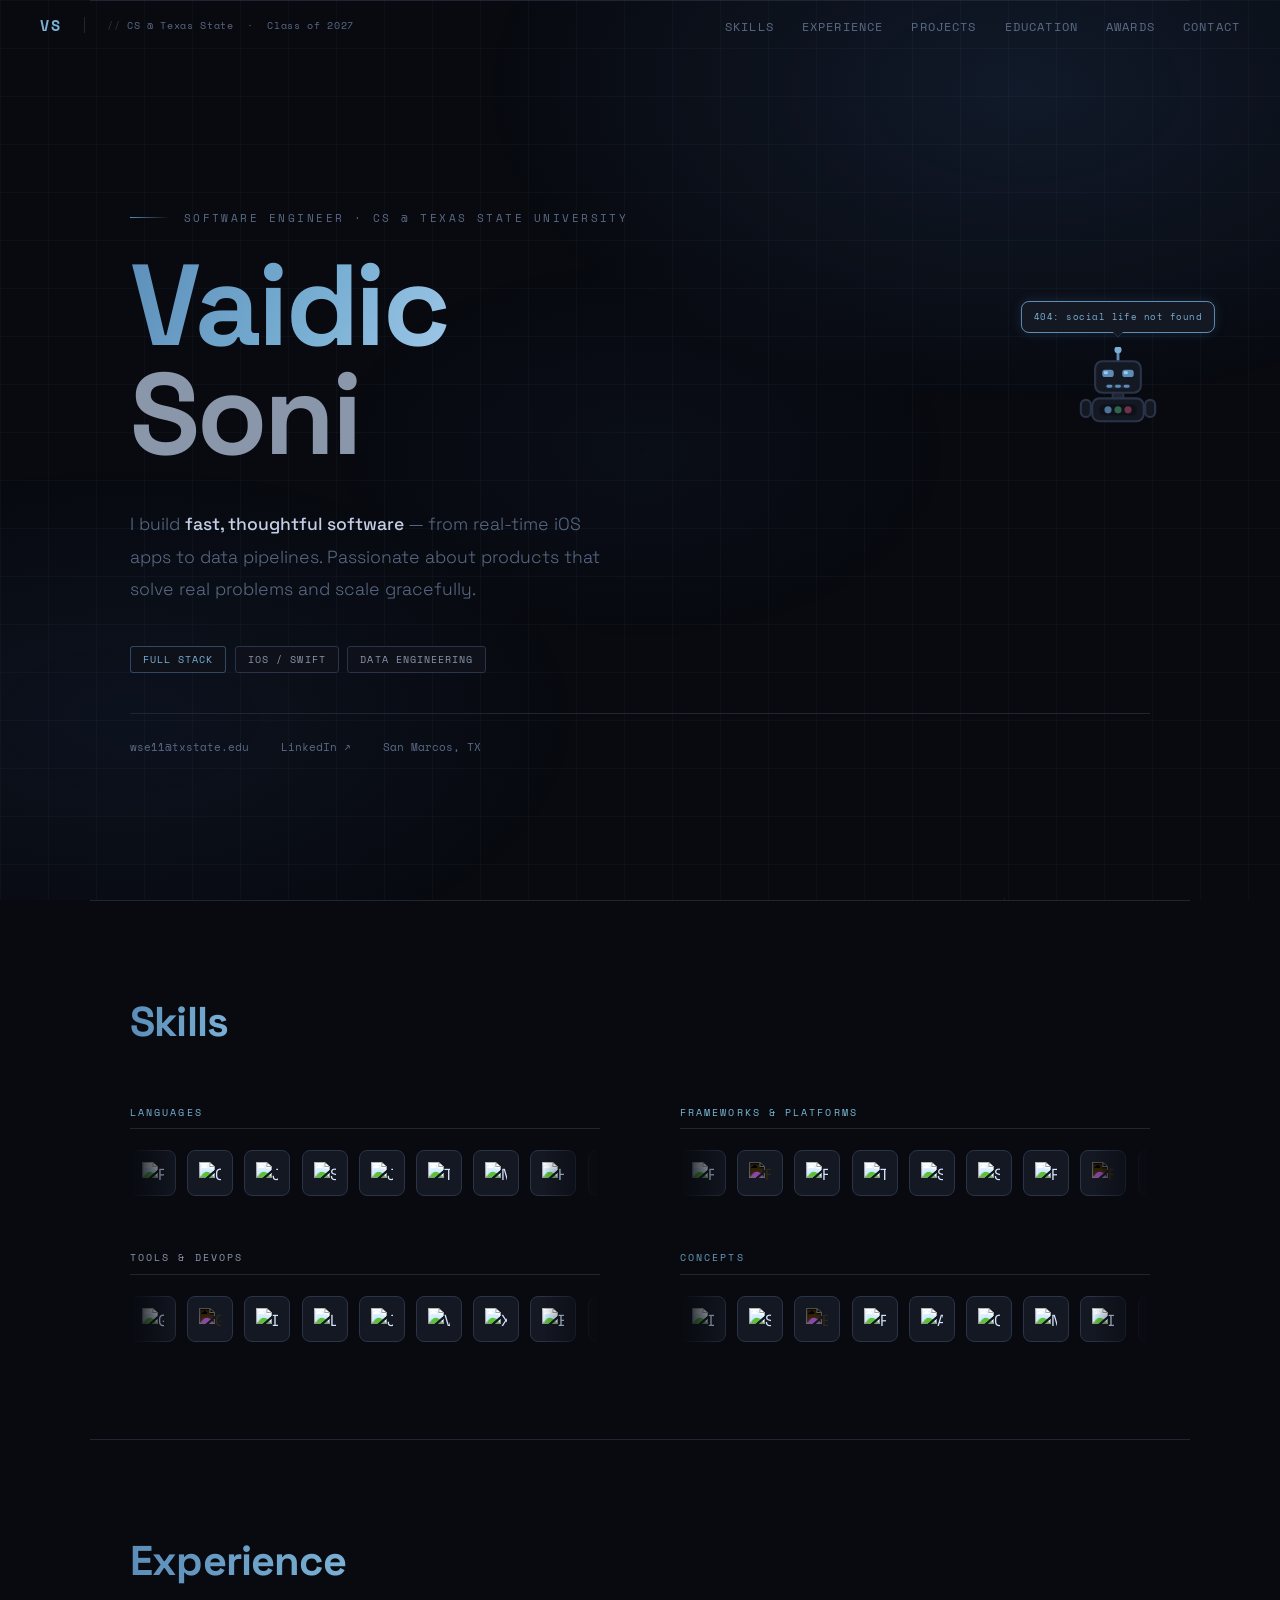
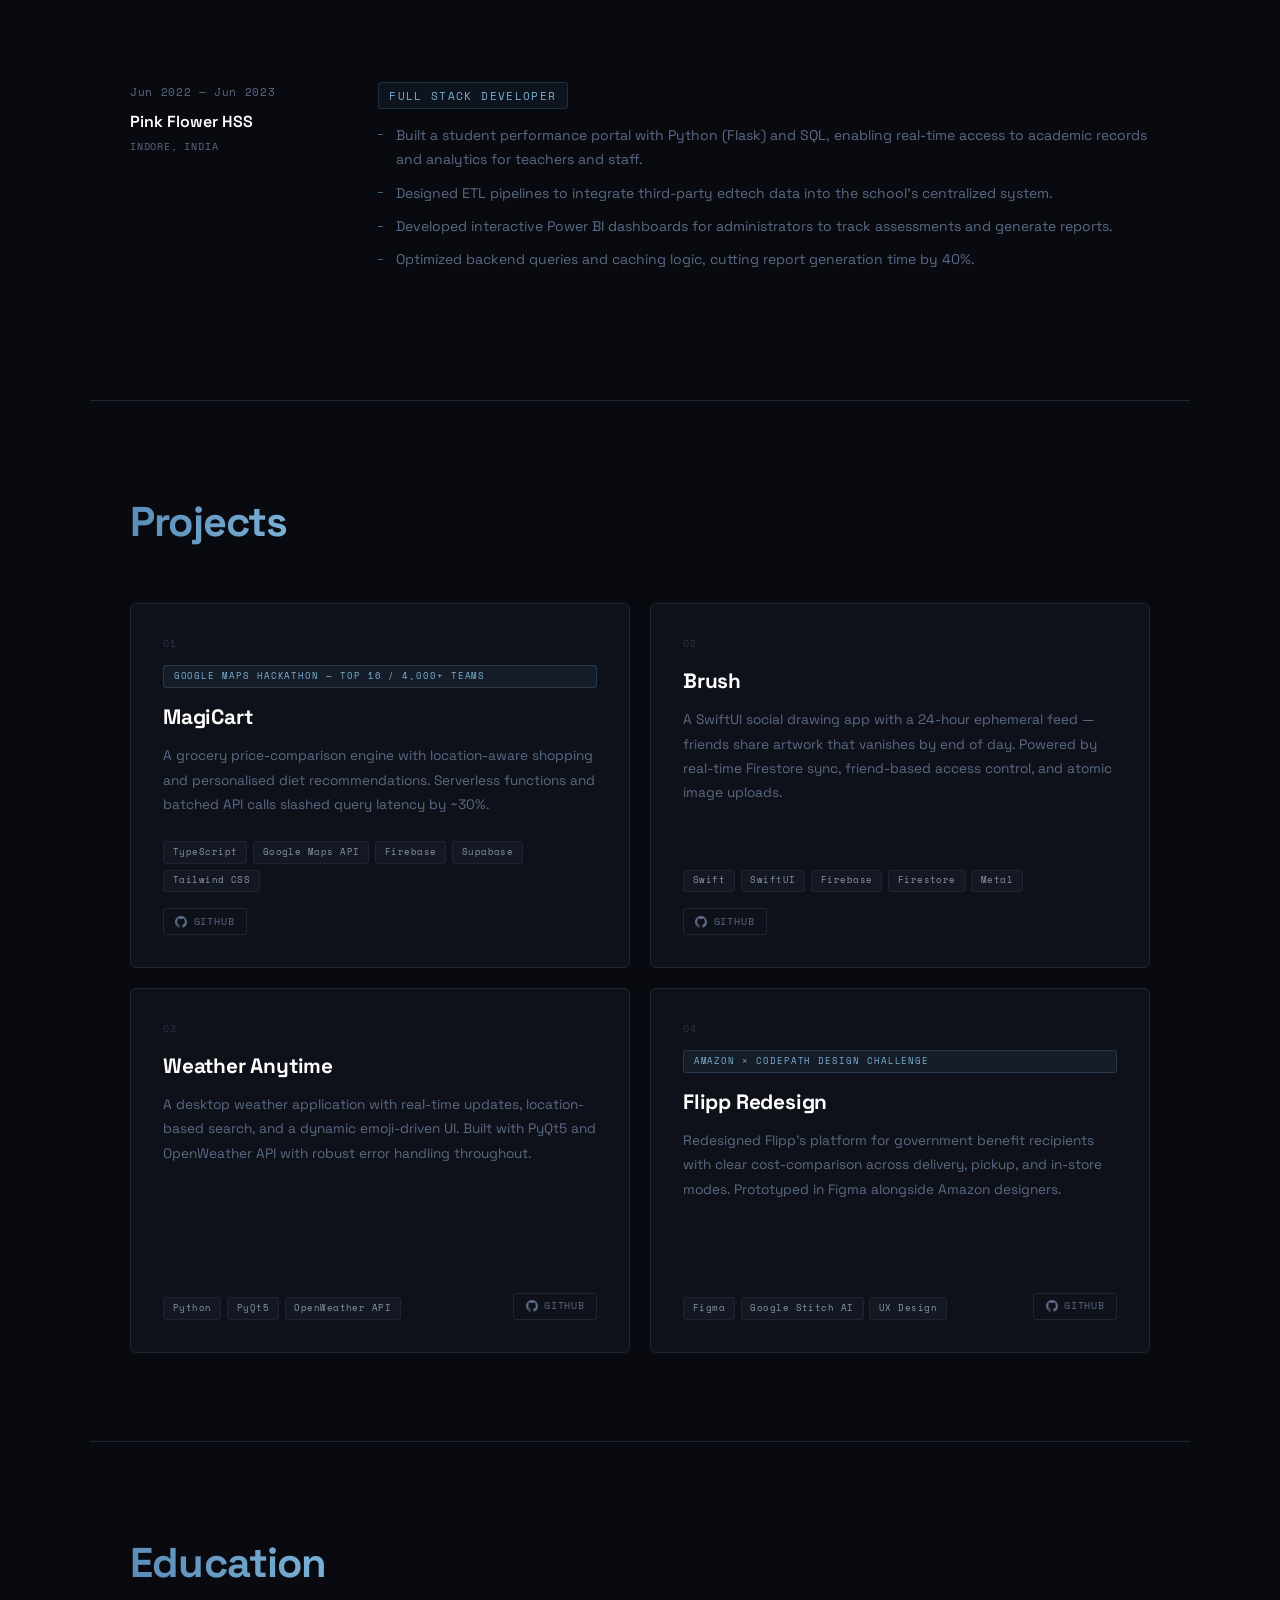
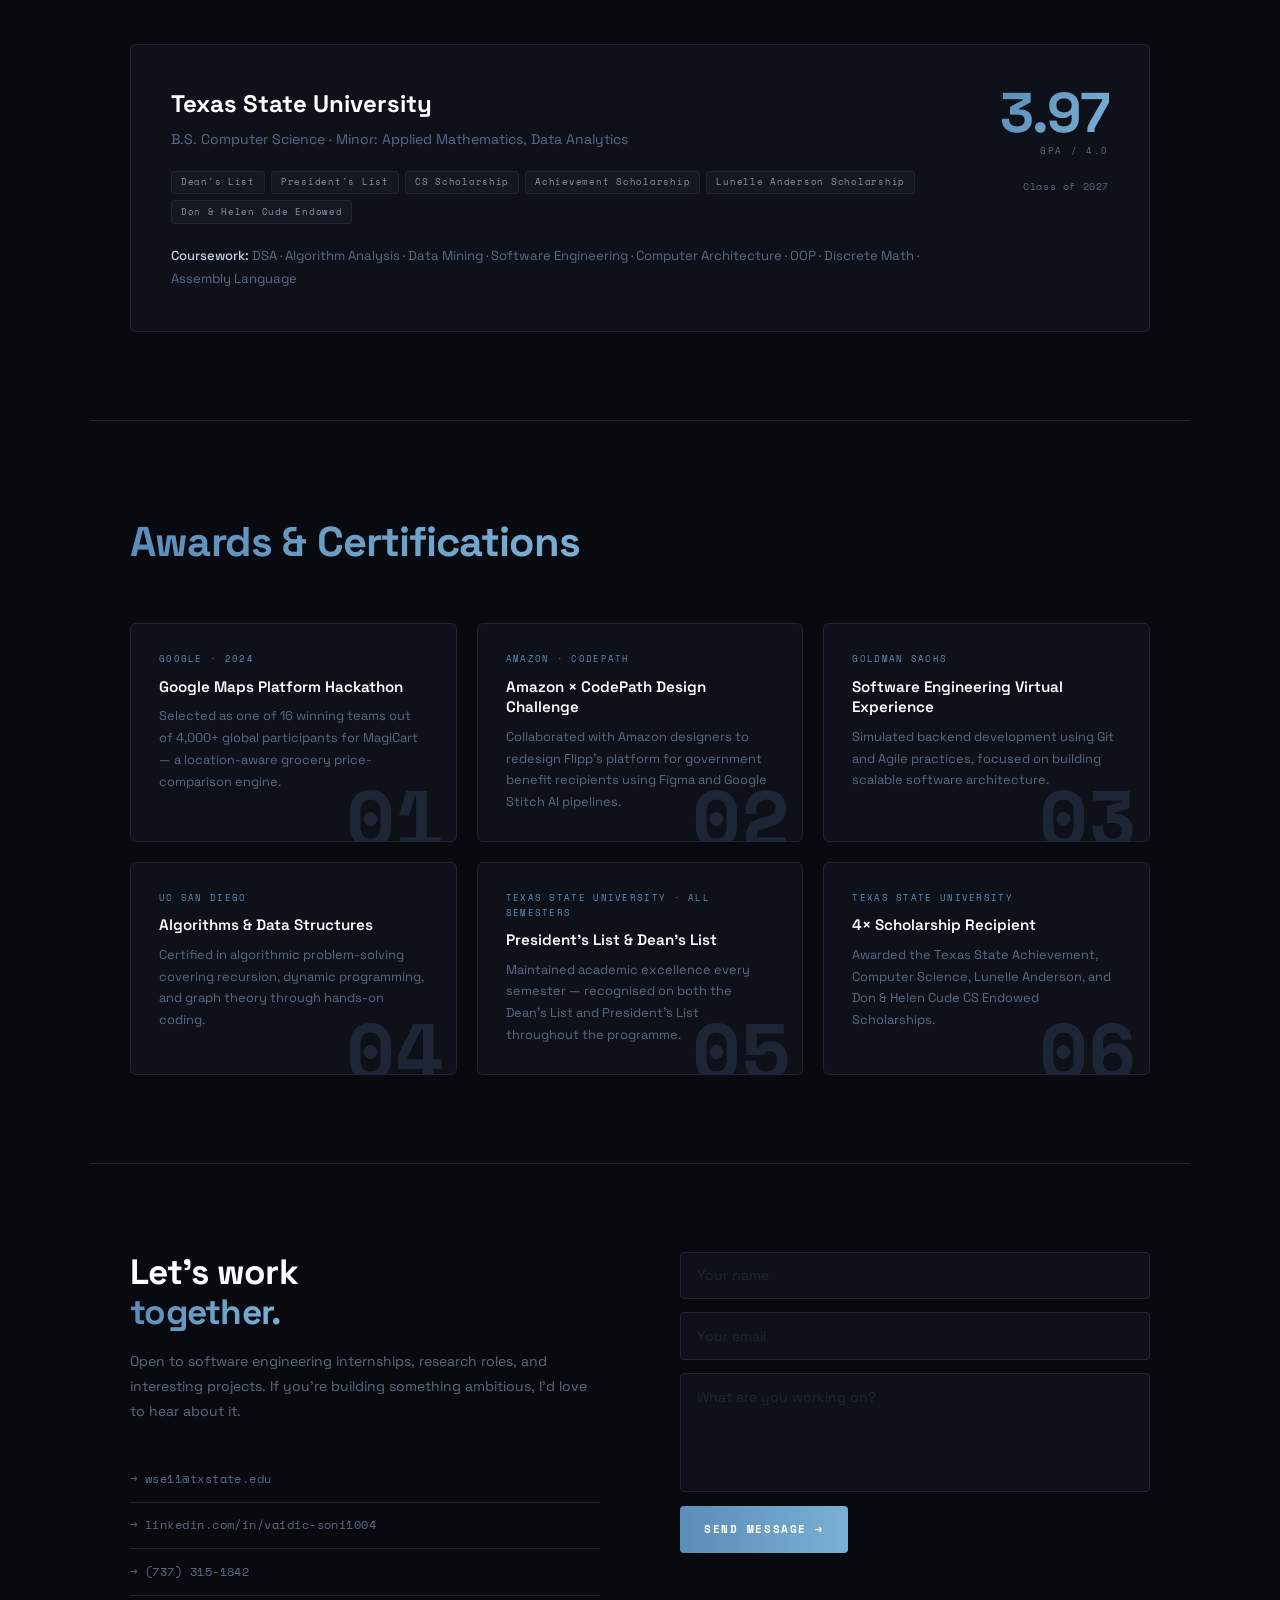
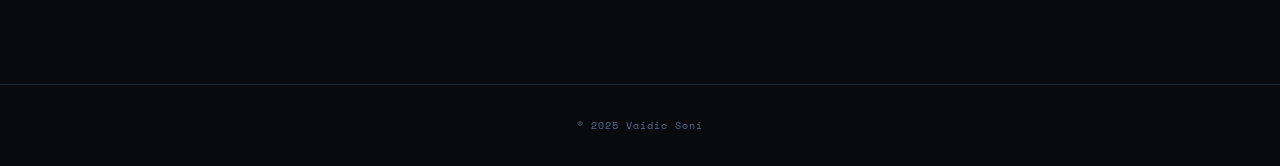
==== index.html @ 49ee6c54 "Initial commit" ====
<!DOCTYPE html>
<html lang="en">
<head>
  <meta charset="UTF-8" />
  <meta name="viewport" content="width=device-width, initial-scale=1.0" />
  <title>Vaidic Soni — Software Engineer</title>
  <link rel="preconnect" href="https://fonts.googleapis.com" />
  <link href="https://fonts.googleapis.com/css2?family=Space+Grotesk:wght@300;400;500;600;700&family=Space+Mono:wght@400;700&display=swap" rel="stylesheet" />
  <link rel="stylesheet" href="css/reset.css" />
  <link rel="stylesheet" href="css/variables.css" />
  <link rel="stylesheet" href="css/base.css" />
  <link rel="stylesheet" href="css/nav.css" />
  <link rel="stylesheet" href="css/hero.css" />
  <link rel="stylesheet" href="css/skills.css" />
  <link rel="stylesheet" href="css/experience.css" />
  <link rel="stylesheet" href="css/projects.css" />
  <link rel="stylesheet" href="css/education.css" />
  <link rel="stylesheet" href="css/achievements.css" />
  <link rel="stylesheet" href="css/contact.css" />
  <link rel="stylesheet" href="css/animations.css" />
  <link rel="stylesheet" href="css/responsive.css" />
</head>
<body>

  <!-- Animated Background -->
  <div class="bg-canvas">
    <div class="particles" id="particles"></div>
  </div>

  <!-- Navigation -->
  <nav id="main-nav">
    <div class="nav-left">
      <div class="nav-logo">VS</div>
      <div class="nav-divider"></div>
      <div class="nav-meta"><span>//</span> CS @ Texas State &nbsp;·&nbsp; Class of 2027</div>
    </div>
    <ul class="nav-links">
      <li><a href="#skills">Skills</a></li>
      <li><a href="#experience">Experience</a></li>
      <li><a href="#projects">Projects</a></li>
      <li><a href="#education">Education</a></li>
      <li><a href="#achievements">Awards</a></li>
      <li><a href="#contact">Contact</a></li>
    </ul>
  </nav>

  <!-- Hero -->
  <section id="hero">
    <div class="hero-eyebrow">Software Engineer · CS @ Texas State University</div>
    <h1 class="hero-name">
      <span class="hi">Vaidic</span><br /><span class="lo">Soni</span>
    </h1>
    <p class="hero-tagline">
      I build <strong>fast, thoughtful software</strong> — from real-time iOS apps to data pipelines.
      Passionate about products that solve real problems and scale gracefully.
    </p>
    <div class="hero-pills">
      <span class="hero-pill pill-blue">Full Stack</span>
      <span class="hero-pill">iOS / Swift</span>
      <span class="hero-pill">Data Engineering</span>
    </div>
    <div class="hero-meta">
      <a href="mailto:wse11@txstate.edu">wse11@txstate.edu</a>
      <a href="https://linkedin.com/in/vaidic-soni1004" target="_blank">LinkedIn ↗</a>
      <span>San Marcos, TX</span>
    </div>

    <!-- Robot (decorative) -->
    <div class="robot-wrap" aria-hidden="true">
      <div class="robot-bubble">404: social life not found</div>
      <svg class="robot-svg" viewBox="0 0 56 56" fill="none" xmlns="http://www.w3.org/2000/svg">
        <line x1="28" y1="2" x2="28" y2="10" stroke="#5b8db8" stroke-width="2" stroke-linecap="round"/>
        <circle cx="28" cy="2" r="2.5" fill="#7ab0d4"/>
        <rect x="12" y="10" width="32" height="22" rx="5" fill="#141822" stroke="#2a3448" stroke-width="1.5"/>
        <rect x="17" y="16" width="8" height="5" rx="2" fill="#5b8db8"/>
        <rect x="31" y="16" width="8" height="5" rx="2" fill="#5b8db8"/>
        <rect x="18" y="17" width="3" height="2" rx="1" fill="#a0d4f0" opacity="0.9"/>
        <rect x="32" y="17" width="3" height="2" rx="1" fill="#a0d4f0" opacity="0.9"/>
        <rect x="19" y="26" width="18" height="3" rx="1.5" fill="#1e2535"/>
        <rect x="20" y="26.5" width="4" height="2" rx="1" fill="#5b8db8"/>
        <rect x="26" y="26.5" width="4" height="2" rx="1" fill="#5b8db8"/>
        <rect x="32" y="26.5" width="4" height="2" rx="1" fill="#5b8db8"/>
        <rect x="24" y="32" width="8" height="4" rx="2" fill="#1e2535" stroke="#2a3448" stroke-width="1"/>
        <rect x="10" y="36" width="36" height="16" rx="5" fill="#141822" stroke="#2a3448" stroke-width="1.5"/>
        <rect x="15" y="40" width="26" height="8" rx="3" fill="#0e1119"/>
        <circle cx="21" cy="44" r="2.5" fill="#5b8db8" opacity="0.8"/>
        <circle cx="28" cy="44" r="2.5" fill="#3a7a5a" opacity="0.8"/>
        <circle cx="35" cy="44" r="2.5" fill="#8a3a5a" opacity="0.8"/>
        <rect x="2" y="37" width="7" height="12" rx="3.5" fill="#141822" stroke="#2a3448" stroke-width="1.5"/>
        <rect x="47" y="37" width="7" height="12" rx="3.5" fill="#141822" stroke="#2a3448" stroke-width="1.5"/>
      </svg>
    </div>
  </section>

  <!-- Skills -->
  <section id="skills">
    <h2 class="section-title"><span>Skills</span></h2>
    <div class="skills-categories">
      <div class="skill-category cat-lang reveal">
        <div class="skill-category-title">Languages</div>
        <div class="orbit-track"><div class="orbit-pad"><div class="orbit-inner" id="lang-orbit"></div></div></div>
      </div>
      <div class="skill-category cat-frame reveal">
        <div class="skill-category-title">Frameworks & Platforms</div>
        <div class="orbit-track"><div class="orbit-pad"><div class="orbit-inner rev" id="frame-orbit"></div></div></div>
      </div>
      <div class="skill-category cat-tools reveal">
        <div class="skill-category-title">Tools & DevOps</div>
        <div class="orbit-track"><div class="orbit-pad"><div class="orbit-inner" id="tools-orbit"></div></div></div>
      </div>
      <div class="skill-category cat-concepts reveal">
        <div class="skill-category-title">Concepts</div>
        <div class="orbit-track"><div class="orbit-pad"><div class="orbit-inner rev" id="concepts-orbit"></div></div></div>
      </div>
    </div>
  </section>

  <!-- Experience -->
  <section id="experience">
    <h2 class="section-title"><span>Experience</span></h2>
    <div class="exp-timeline">
      <div class="exp-item reveal">
        <div class="exp-left">
          <div class="exp-dates">Jun 2022 — Jun 2023</div>
          <div class="exp-company">Pink Flower HSS</div>
          <div class="exp-location">Indore, India</div>
        </div>
        <div class="exp-right">
          <div class="exp-role">Full Stack Developer</div>
          <ul class="exp-bullets">
            <li>Built a student performance portal with Python (Flask) and SQL, enabling real-time access to academic records and analytics for teachers and staff.</li>
            <li>Designed ETL pipelines to integrate third-party edtech data into the school's centralized system.</li>
            <li>Developed interactive Power BI dashboards for administrators to track assessments and generate reports.</li>
            <li>Optimized backend queries and caching logic, cutting report generation time by 40%.</li>
          </ul>
        </div>
      </div>
    </div>
  </section>

  <!-- Projects -->
  <section id="projects">
    <h2 class="section-title"><span>Projects</span></h2>
    <div class="projects-grid">

      <div class="project-card reveal">
        <div class="project-num">01</div>
        <div class="project-badge">Google Maps Hackathon — Top 16 / 4,000+ teams</div>
        <div class="project-name">MagiCart</div>
        <p class="project-desc">A grocery price-comparison engine with location-aware shopping and personalised diet recommendations. Serverless functions and batched API calls slashed query latency by ~30%.</p>
        <div class="project-footer">
          <div class="project-stack">
            <span class="stack-chip">TypeScript</span>
            <span class="stack-chip">Google Maps API</span>
            <span class="stack-chip">Firebase</span>
            <span class="stack-chip">Supabase</span>
            <span class="stack-chip">Tailwind CSS</span>
          </div>
          <a href="https://github.com/Meidad-T/MagiCart-AI" target="_blank" class="project-link">
            <svg viewBox="0 0 24 24" xmlns="http://www.w3.org/2000/svg"><path d="M12 0C5.37 0 0 5.37 0 12c0 5.31 3.435 9.795 8.205 11.385.6.105.825-.255.825-.57 0-.285-.015-1.23-.015-2.235-3.015.555-3.795-.735-4.035-1.41-.135-.345-.72-1.41-1.23-1.695-.42-.225-1.02-.78-.015-.795.945-.015 1.62.87 1.845 1.23 1.08 1.815 2.805 1.305 3.495.99.105-.78.42-1.305.765-1.605-2.67-.3-5.46-1.335-5.46-5.925 0-1.305.465-2.385 1.23-3.225-.12-.3-.54-1.53.12-3.18 0 0 1.005-.315 3.3 1.23.96-.27 1.98-.405 3-.405s2.04.135 3 .405c2.295-1.56 3.3-1.23 3.3-1.23.66 1.65.24 2.88.12 3.18.765.84 1.23 1.905 1.23 3.225 0 4.605-2.805 5.625-5.475 5.925.435.375.81 1.095.81 2.22 0 1.605-.015 2.895-.015 3.3 0 .315.225.69.825.57A12.02 12.02 0 0 0 24 12c0-6.63-5.37-12-12-12z"/></svg>
            GitHub
          </a>
        </div>
      </div>

      <div class="project-card reveal">
        <div class="project-num">02</div>
        <div class="project-name">Brush</div>
        <p class="project-desc">A SwiftUI social drawing app with a 24-hour ephemeral feed — friends share artwork that vanishes by end of day. Powered by real-time Firestore sync, friend-based access control, and atomic image uploads.</p>
        <div class="project-footer">
          <div class="project-stack">
            <span class="stack-chip">Swift</span>
            <span class="stack-chip">SwiftUI</span>
            <span class="stack-chip">Firebase</span>
            <span class="stack-chip">Firestore</span>
            <span class="stack-chip">Metal</span>
          </div>
          <a href="https://github.com/VaidicSoni/bRUSH" target="_blank" class="project-link">
            <svg viewBox="0 0 24 24" xmlns="http://www.w3.org/2000/svg"><path d="M12 0C5.37 0 0 5.37 0 12c0 5.31 3.435 9.795 8.205 11.385.6.105.825-.255.825-.57 0-.285-.015-1.23-.015-2.235-3.015.555-3.795-.735-4.035-1.41-.135-.345-.72-1.41-1.23-1.695-.42-.225-1.02-.78-.015-.795.945-.015 1.62.87 1.845 1.23 1.08 1.815 2.805 1.305 3.495.99.105-.78.42-1.305.765-1.605-2.67-.3-5.46-1.335-5.46-5.925 0-1.305.465-2.385 1.23-3.225-.12-.3-.54-1.53.12-3.18 0 0 1.005-.315 3.3 1.23.96-.27 1.98-.405 3-.405s2.04.135 3 .405c2.295-1.56 3.3-1.23 3.3-1.23.66 1.65.24 2.88.12 3.18.765.84 1.23 1.905 1.23 3.225 0 4.605-2.805 5.625-5.475 5.925.435.375.81 1.095.81 2.22 0 1.605-.015 2.895-.015 3.3 0 .315.225.69.825.57A12.02 12.02 0 0 0 24 12c0-6.63-5.37-12-12-12z"/></svg>
            GitHub
          </a>
        </div>
      </div>

      <div class="project-card reveal">
        <div class="project-num">03</div>
        <div class="project-name">Weather Anytime</div>
        <p class="project-desc">A desktop weather application with real-time updates, location-based search, and a dynamic emoji-driven UI. Built with PyQt5 and OpenWeather API with robust error handling throughout.</p>
        <div class="project-footer">
          <div class="project-stack">
            <span class="stack-chip">Python</span>
            <span class="stack-chip">PyQt5</span>
            <span class="stack-chip">OpenWeather API</span>
          </div>
          <a href="https://github.com/VaidicSoni/Weather-Anytime" target="_blank" class="project-link">
            <svg viewBox="0 0 24 24" xmlns="http://www.w3.org/2000/svg"><path d="M12 0C5.37 0 0 5.37 0 12c0 5.31 3.435 9.795 8.205 11.385.6.105.825-.255.825-.57 0-.285-.015-1.23-.015-2.235-3.015.555-3.795-.735-4.035-1.41-.135-.345-.72-1.41-1.23-1.695-.42-.225-1.02-.78-.015-.795.945-.015 1.62.87 1.845 1.23 1.08 1.815 2.805 1.305 3.495.99.105-.78.42-1.305.765-1.605-2.67-.3-5.46-1.335-5.46-5.925 0-1.305.465-2.385 1.23-3.225-.12-.3-.54-1.53.12-3.18 0 0 1.005-.315 3.3 1.23.96-.27 1.98-.405 3-.405s2.04.135 3 .405c2.295-1.56 3.3-1.23 3.3-1.23.66 1.65.24 2.88.12 3.18.765.84 1.23 1.905 1.23 3.225 0 4.605-2.805 5.625-5.475 5.925.435.375.81 1.095.81 2.22 0 1.605-.015 2.895-.015 3.3 0 .315.225.69.825.57A12.02 12.02 0 0 0 24 12c0-6.63-5.37-12-12-12z"/></svg>
            GitHub
          </a>
        </div>
      </div>

      <div class="project-card reveal">
        <div class="project-num">04</div>
        <div class="project-badge">Amazon × CodePath Design Challenge</div>
        <div class="project-name">Flipp Redesign</div>
        <p class="project-desc">Redesigned Flipp's platform for government benefit recipients with clear cost-comparison across delivery, pickup, and in-store modes. Prototyped in Figma alongside Amazon designers.</p>
        <div class="project-footer">
          <div class="project-stack">
            <span class="stack-chip">Figma</span>
            <span class="stack-chip">Google Stitch AI</span>
            <span class="stack-chip">UX Design</span>
          </div>
          <a href="https://github.com/KelvinMathew2004/AmazonNext-Design-Challenge" target="_blank" class="project-link">
            <svg viewBox="0 0 24 24" xmlns="http://www.w3.org/2000/svg"><path d="M12 0C5.37 0 0 5.37 0 12c0 5.31 3.435 9.795 8.205 11.385.6.105.825-.255.825-.57 0-.285-.015-1.23-.015-2.235-3.015.555-3.795-.735-4.035-1.41-.135-.345-.72-1.41-1.23-1.695-.42-.225-1.02-.78-.015-.795.945-.015 1.62.87 1.845 1.23 1.08 1.815 2.805 1.305 3.495.99.105-.78.42-1.305.765-1.605-2.67-.3-5.46-1.335-5.46-5.925 0-1.305.465-2.385 1.23-3.225-.12-.3-.54-1.53.12-3.18 0 0 1.005-.315 3.3 1.23.96-.27 1.98-.405 3-.405s2.04.135 3 .405c2.295-1.56 3.3-1.23 3.3-1.23.66 1.65.24 2.88.12 3.18.765.84 1.23 1.905 1.23 3.225 0 4.605-2.805 5.625-5.475 5.925.435.375.81 1.095.81 2.22 0 1.605-.015 2.895-.015 3.3 0 .315.225.69.825.57A12.02 12.02 0 0 0 24 12c0-6.63-5.37-12-12-12z"/></svg>
            GitHub
          </a>
        </div>
      </div>

    </div>
  </section>

  <!-- Education -->
  <section id="education">
    <h2 class="section-title"><span>Education</span></h2>
    <div class="edu-card reveal">
      <div class="edu-main">
        <div class="edu-school">Texas State University</div>
        <div class="edu-degree">B.S. Computer Science · Minor: Applied Mathematics, Data Analytics</div>
        <div class="edu-tags">
          <span class="edu-tag">Dean's List</span>
          <span class="edu-tag">President's List</span>
          <span class="edu-tag">CS Scholarship</span>
          <span class="edu-tag">Achievement Scholarship</span>
          <span class="edu-tag">Lunelle Anderson Scholarship</span>
          <span class="edu-tag">Don & Helen Cude Endowed</span>
        </div>
        <div class="edu-details">
          <strong>Coursework:</strong> DSA · Algorithm Analysis · Data Mining · Software Engineering · Computer Architecture · OOP · Discrete Math · Assembly Language
        </div>
      </div>
      <div class="edu-side">
        <div class="edu-gpa-num">3.97</div>
        <div class="edu-gpa-label">GPA / 4.0</div>
        <div class="edu-year">Class of 2027</div>
      </div>
    </div>
  </section>

  <!-- Achievements -->
  <section id="achievements">
    <h2 class="section-title"><span>Awards & Certifications</span></h2>
    <div class="ach-grid">
      <div class="ach-card reveal" data-num="01">
        <div class="ach-org">Google · 2024</div>
        <div class="ach-title">Google Maps Platform Hackathon</div>
        <div class="ach-desc">Selected as one of 16 winning teams out of 4,000+ global participants for MagiCart — a location-aware grocery price-comparison engine.</div>
      </div>
      <div class="ach-card reveal" data-num="02">
        <div class="ach-org">Amazon · CodePath</div>
        <div class="ach-title">Amazon × CodePath Design Challenge</div>
        <div class="ach-desc">Collaborated with Amazon designers to redesign Flipp's platform for government benefit recipients using Figma and Google Stitch AI pipelines.</div>
      </div>
      <div class="ach-card reveal" data-num="03">
        <div class="ach-org">Goldman Sachs</div>
        <div class="ach-title">Software Engineering Virtual Experience</div>
        <div class="ach-desc">Simulated backend development using Git and Agile practices, focused on building scalable software architecture.</div>
      </div>
      <div class="ach-card reveal" data-num="04">
        <div class="ach-org">UC San Diego</div>
        <div class="ach-title">Algorithms & Data Structures</div>
        <div class="ach-desc">Certified in algorithmic problem-solving covering recursion, dynamic programming, and graph theory through hands-on coding.</div>
      </div>
      <div class="ach-card reveal" data-num="05">
        <div class="ach-org">Texas State University · All Semesters</div>
        <div class="ach-title">President's List & Dean's List</div>
        <div class="ach-desc">Maintained academic excellence every semester — recognised on both the Dean's List and President's List throughout the programme.</div>
      </div>
      <div class="ach-card reveal" data-num="06">
        <div class="ach-org">Texas State University</div>
        <div class="ach-title">4× Scholarship Recipient</div>
        <div class="ach-desc">Awarded the Texas State Achievement, Computer Science, Lunelle Anderson, and Don & Helen Cude CS Endowed Scholarships.</div>
      </div>
    </div>
  </section>

  <!-- Contact -->
  <section id="contact">
    <div class="contact-inner">
      <div class="contact-text">
        <h2>Let's work<br /><span>together.</span></h2>
        <p>Open to software engineering internships, research roles, and interesting projects. If you're building something ambitious, I'd love to hear about it.</p>
        <div class="contact-links-list">
          <a href="mailto:wse11@txstate.edu" class="contact-link">→ wse11@txstate.edu</a>
          <a href="https://linkedin.com/in/vaidic-soni1004" target="_blank" class="contact-link">→ linkedin.com/in/vaidic-soni1004</a>
          <a href="tel:+17373151842" class="contact-link">→ (737) 315-1842</a>
        </div>
      </div>
      <div class="contact-form">
        <input type="text" placeholder="Your name" />
        <input type="email" placeholder="Your email" />
        <textarea rows="5" placeholder="What are you working on?"></textarea>
        <button type="button">Send message →</button>
      </div>
    </div>
  </section>

  <footer>© 2025 Vaidic Soni</footer>

  <script src="js/particles.js"></script>
  <script src="js/skills.js"></script>
  <script src="js/nav.js"></script>
  <script src="js/reveal.js"></script>

</body>
</html>
---- css/variables.css ----
/* variables.css — Design tokens (colors, fonts, spacing) */

:root {
  /* Background layers */
  --bg:       #080a10;
  --bg2:      #0e1119;
  --bg3:      #141822;

  /* Borders */
  --border:   #1e2535;
  --border2:  #2a3448;

  /* Text */
  --text:     #c4cfe6;
  --muted:    #5a6a85;
  --grey:     #8a96aa;

  /* Accent */
  --accent:   #5b8db8;
  --accent2:  #7ab0d4;

  /* Typography */
  --font-disp: 'Space Grotesk', sans-serif;
  --font-mono: 'Space Mono', monospace;
}
---- css/base.css ----
/* base.css — Body defaults, sections, shared utilities */

body {
  background: var(--bg);
  color: var(--text);
  font-family: var(--font-disp);
  font-size: 16px;
  line-height: 1.6;
  overflow-x: hidden;
}

/* ── Shared section wrapper ── */
section {
  max-width: 1100px;
  margin: 0 auto;
  padding: 5.5rem 2.5rem;
  border-top: 1px solid var(--border);
  position: relative;
  z-index: 1;
}

/* ── Section heading ── */
.section-title {
  font-size: clamp(1.8rem, 4vw, 2.6rem);
  font-weight: 700;
  letter-spacing: -0.02em;
  color: #fff;
  margin-bottom: 3rem;
}

.section-title span {
  background: linear-gradient(90deg, var(--accent), var(--accent2));
  -webkit-background-clip: text;
  background-clip: text;
  -webkit-text-fill-color: transparent;
}

/* ── Footer ── */
footer {
  border-top: 1px solid var(--border);
  text-align: center;
  padding: 2rem;
  font-family: var(--font-mono);
  font-size: 0.65rem;
  color: var(--muted);
  position: relative;
  z-index: 1;
  letter-spacing: 0.1em;
}
---- css/nav.css ----
/* nav.css — Fixed top navigation bar */

nav {
  position: fixed;
  top: 0;
  left: 0;
  right: 0;
  z-index: 200;
  display: flex;
  justify-content: space-between;
  align-items: center;
  padding: 0 2.5rem;
  height: 52px;
  background: rgba(8, 10, 16, 0);
  backdrop-filter: blur(0px);
  border-bottom: 1px solid transparent;
  animation: nav-enter 0.7s cubic-bezier(0.22, 1, 0.36, 1) 0.1s both;
  transition: background 0.4s, border-color 0.4s, backdrop-filter 0.4s;
}

nav.scrolled {
  background: rgba(8, 10, 16, 0.9);
  backdrop-filter: blur(18px);
  /* Changed border to accent color and added box-shadow for the glow */
  border-bottom-color: rgba(91, 141, 184, 0.3);
  box-shadow: 0 4px 30px rgba(91, 141, 184, 0.15); 
}

/* ── Left cluster ── */
.nav-left {
  display: flex;
  align-items: center;
  gap: 1.4rem;
}

.nav-logo {
  font-family: var(--font-mono);
  font-size: 0.92rem;
  letter-spacing: 0.12em;
  color: var(--accent2);
  font-weight: 700;
  opacity: 0;
  animation: fade-in 0.5s ease 0.6s both;
}

.nav-divider {
  width: 1px;
  height: 16px;
  background: var(--border);
  opacity: 0;
  animation: fade-in 0.5s ease 0.75s both;
}

.nav-meta {
  font-family: var(--font-mono);
  font-size: 0.6rem;
  color: var(--muted);
  letter-spacing: 0.07em;
  display: flex;
  align-items: center;
  gap: 0.4rem;
  opacity: 0;
  animation: fade-in 0.5s ease 0.85s both;
}

.nav-meta span {
  color: var(--border2);
}

/* ── Nav links ── */
.nav-links {
  display: flex;
  gap: 1.75rem;
}

.nav-links li { opacity: 0; }
.nav-links li:nth-child(1) { animation: fade-in 0.4s ease 0.70s both; }
.nav-links li:nth-child(2) { animation: fade-in 0.4s ease 0.78s both; }
.nav-links li:nth-child(3) { animation: fade-in 0.4s ease 0.86s both; }
.nav-links li:nth-child(4) { animation: fade-in 0.4s ease 0.94s both; }
.nav-links li:nth-child(5) { animation: fade-in 0.4s ease 1.02s both; }
.nav-links li:nth-child(6) { animation: fade-in 0.4s ease 1.10s both; }

.nav-links a {
  font-family: var(--font-mono);
  font-size: 0.72rem;
  letter-spacing: 0.1em;
  text-transform: uppercase;
  color: var(--muted);
  transition: color 0.2s;
}

.nav-links a:hover {
  color: var(--accent2);
}
---- css/hero.css ----
/* hero.css — Landing section styles */

#hero { min-height: 100vh; display: flex; flex-direction: column; justify-content: center; padding: 8rem 2.5rem 4rem; max-width: 1100px; margin: 0 auto; position: relative; z-index: 1; }
.hero-eyebrow { font-family: var(--font-mono); font-size: 0.7rem; letter-spacing: 0.22em; text-transform: uppercase; color: var(--muted); margin-bottom: 1.5rem; display: flex; align-items: center; gap: 0.85rem; }
.hero-eyebrow::before { content: ''; display: inline-block; width: 2.5rem; height: 1px; background: linear-gradient(90deg, var(--accent), transparent); }
.hero-name { font-size: clamp(3.5rem, 9vw, 7.5rem); font-weight: 700; line-height: 0.95; letter-spacing: -0.03em; color: #fff; margin-bottom: 2.4rem; }
.hero-name .hi { background: linear-gradient(120deg, var(--accent) 0%, var(--accent2) 60%, #a0c8e8 100%); -webkit-background-clip: text; -webkit-text-fill-color: transparent; }
.hero-name .lo { color: var(--grey); }

.robot-row { position: absolute; top: 50%; right: -4rem; transform: translateY(-60%); }
.robot-wrap { position: absolute; right: 2rem; top: 38%; display: flex; flex-direction: column; align-items: center; gap: 0.5rem; padding-top: 0.25rem; animation: robot-float 3s ease-in-out infinite; flex-shrink: 0; z-index: 10; }

@keyframes robot-float { 0%, 100% { transform: translateY(0); } 50% { transform: translateY(-10px); } }
.robot-bubble { position: absolute; bottom: calc(100% + 10px); left: 50%; transform: translateX(-50%); background: var(--bg3); border: 1px solid var(--accent); border-radius: 8px; padding: 0.45rem 0.75rem; white-space: nowrap; font-family: var(--font-mono); font-size: 0.58rem; letter-spacing: 0.05em; color: var(--accent2); box-shadow: 0 0 12px rgba(91, 141, 184, 0.2); pointer-events: none; }
.robot-bubble::after { content: ''; position: absolute; top: 100%; left: 50%; transform: translateX(-50%); border: 5px solid transparent; border-top-color: var(--accent); }
.robot-bubble::before { content: ''; position: absolute; top: 100%; left: 50%; transform: translateX(-50%); border: 6px solid transparent; border-top-color: var(--bg3); z-index: 1; margin-top: -1px; }
.robot-svg { width: 80px; height: 80px; }

.hero-tagline { font-size: clamp(0.9rem, 1.7vw, 1.1rem); color: var(--muted); max-width: 480px; line-height: 1.85; margin-bottom: 2.5rem; font-weight: 300; }
.hero-tagline strong { color: var(--text); font-weight: 500; }
.hero-pills { display: flex; gap: 0.55rem; flex-wrap: wrap; margin-bottom: 2.5rem; }
.hero-pill { font-family: var(--font-mono); font-size: 0.65rem; letter-spacing: 0.1em; padding: 0.28rem 0.75rem; border-radius: 3px; text-transform: uppercase; border: 1px solid var(--border2); color: var(--grey); background: var(--bg2); }
.pill-blue { border-color: rgba(91, 141, 184, 0.45); color: var(--accent2); }
.hero-meta { display: flex; gap: 2rem; flex-wrap: wrap; font-family: var(--font-mono); font-size: 0.7rem; color: var(--muted); border-top: 1px solid var(--border); padding-top: 1.5rem; }
.hero-meta a { color: var(--muted); text-decoration: none; transition: color 0.2s; }
.hero-meta a:hover { color: var(--accent2); }
---- css/skills.css ----
/* skills.css — Skills section and infinite scrolling orbits */

.skills-categories { display: grid; grid-template-columns: repeat(2, 1fr); gap: 2.75rem 5rem; }
.skill-category-title { font-family: var(--font-mono); font-size: 0.65rem; letter-spacing: 0.2em; text-transform: uppercase; margin-bottom: 1rem; padding-bottom: 0.5rem; border-bottom: 1px solid var(--border); }
.cat-lang .skill-category-title { color: var(--accent2); }
.cat-frame .skill-category-title { color: #7ab8d4; }
.cat-tools .skill-category-title { color: var(--grey); }
.cat-concepts .skill-category-title { color: #6a9ab8; }
.orbit-track { position: relative; overflow: hidden; height: 60px; -webkit-mask-image: linear-gradient(90deg, transparent 0%, black 12%, black 88%, transparent 100%); mask-image: linear-gradient(90deg, transparent 0%, black 12%, black 88%, transparent 100%); }
.orbit-pad { padding: 5px 0; }
.orbit-inner { display: flex; gap: 0.7rem; align-items: center; position: absolute; white-space: nowrap; top: 5px; animation: scroll-left 22s linear infinite; }
.orbit-inner.rev { animation-direction: reverse; animation-duration: 26s; }

@keyframes scroll-left { 
  from { transform: translateX(0); } 
  to { transform: translateX(-50%); } 
}

.skill-bubble { display: inline-flex; align-items: center; justify-content: center; width: 46px; height: 46px; flex-shrink: 0; background: var(--bg3); border: 1px solid var(--border2); border-radius: 8px; padding: 0.5rem; transition: border-color 0.2s, background 0.2s, box-shadow 0.2s; cursor: default; }
.skill-bubble img { width: 22px; height: 22px; object-fit: contain; display: block; pointer-events: none; filter: brightness(1.1) saturate(1.1); }
.skill-bubble img.invert { filter: invert(1) brightness(0.85); }
.cat-lang .skill-bubble:hover { border-color: var(--accent2); box-shadow: 0 0 10px rgba(91, 141, 184, 0.3); background: var(--bg2); }
.cat-frame .skill-bubble:hover { border-color: #7ab8d4; box-shadow: 0 0 10px rgba(122, 184, 212, 0.25); background: var(--bg2); }
.cat-tools .skill-bubble:hover { border-color: var(--grey); box-shadow: 0 0 10px rgba(138, 150, 170, 0.25); background: var(--bg2); }
.cat-concepts .skill-bubble:hover { border-color: #6a9ab8; box-shadow: 0 0 10px rgba(106, 154, 184, 0.25); background: var(--bg2); }
---- css/experience.css ----
/* experience.css — Experience timeline */

.exp-timeline { display: flex; flex-direction: column; }
.exp-item { display: grid; grid-template-columns: 200px 1fr; gap: 0 3rem; padding: 2.5rem 0; border-bottom: 1px solid var(--border); }
.exp-item:last-child { border-bottom: none; }
.exp-left { display: flex; flex-direction: column; gap: 0.3rem; padding-top: 0.1rem; }
.exp-dates { font-family: var(--font-mono); font-size: 0.67rem; letter-spacing: 0.06em; color: var(--muted); margin-bottom: 0.4rem; }
.exp-company { font-size: 1rem; font-weight: 600; color: #fff; line-height: 1.2; }
.exp-location { font-family: var(--font-mono); font-size: 0.62rem; letter-spacing: 0.08em; text-transform: uppercase; color: var(--muted); margin-top: 0.2rem; }
.exp-right { display: flex; flex-direction: column; gap: 0.85rem; }
.exp-role { font-family: var(--font-mono); font-size: 0.7rem; letter-spacing: 0.12em; text-transform: uppercase; color: var(--accent2); padding: 0.22rem 0.65rem; background: rgba(91, 141, 184, 0.08); border: 1px solid rgba(91, 141, 184, 0.22); border-radius: 3px; display: inline-block; align-self: flex-start; }
.exp-bullets { list-style: none; display: flex; flex-direction: column; gap: 0.55rem; }
.exp-bullets li { font-size: 0.875rem; color: var(--muted); line-height: 1.75; padding-left: 1.1rem; position: relative; }
.exp-bullets li::before { content: ''; position: absolute; left: 0; top: 0.72rem; width: 5px; height: 1px; background: var(--accent); opacity: 0.7; }
---- css/projects.css ----
/* projects.css — Projects grid and cards */

.projects-grid { display: grid; grid-template-columns: repeat(2, 1fr); gap: 1.25rem; grid-auto-rows: 1fr; }
.project-card { background: var(--bg2); border: 1px solid var(--border); padding: 2rem; border-radius: 6px; display: flex; flex-direction: column; transition: border-color 0.25s, box-shadow 0.25s; position: relative; overflow: hidden; }
.project-card::before { content: ''; position: absolute; top: 0; left: 0; right: 0; height: 1px; background: linear-gradient(90deg, transparent, var(--accent), transparent); opacity: 0; transition: opacity 0.3s; }
.project-card:hover { border-color: var(--border2); box-shadow: 0 8px 40px rgba(0, 0, 0, 0.5); }
.project-card:hover::before { opacity: 1; }
.project-num { font-family: var(--font-mono); font-size: 0.6rem; letter-spacing: 0.14em; color: var(--border2); margin-bottom: 0.85rem; }
.project-badge { display: inline-block; font-family: var(--font-mono); font-size: 0.58rem; letter-spacing: 0.1em; text-transform: uppercase; padding: 0.18rem 0.6rem; border-radius: 3px; margin-bottom: 0.85rem; color: var(--accent2); background: rgba(91, 141, 184, 0.1); border: 1px solid rgba(91, 141, 184, 0.25); }
.project-name { font-size: 1.3rem; font-weight: 700; color: #fff; margin-bottom: 0.6rem; letter-spacing: -0.01em; }
.project-desc { font-size: 0.855rem; color: var(--muted); line-height: 1.78; flex: 1; margin-bottom: 1.5rem; }
.project-stack { display: flex; flex-wrap: wrap; gap: 0.35rem; }
.stack-chip { font-family: var(--font-mono); font-size: 0.58rem; letter-spacing: 0.05em; color: var(--grey); background: var(--bg3); border: 1px solid var(--border); padding: 0.18rem 0.55rem; border-radius: 3px; }
.project-link { display: inline-flex; align-items: center; gap: 0.4rem; font-family: var(--font-mono); font-size: 0.62rem; letter-spacing: 0.08em; text-transform: uppercase; text-decoration: none; color: var(--muted); border: 1px solid var(--border); padding: 0.28rem 0.7rem; border-radius: 3px; transition: color 0.2s, border-color 0.2s, background 0.2s; margin-top: auto; align-self: flex-start; }
.project-link:hover { color: var(--accent2); border-color: var(--accent); background: rgba(91, 141, 184, 0.07); }
.project-link svg { width: 12px; height: 12px; fill: currentColor; }
.project-footer { display: flex; justify-content: space-between; align-items: flex-end; gap: 1rem; flex-wrap: wrap; margin-top: auto; }
---- css/education.css ----
/* education.css — Education section */

.edu-card { background: var(--bg2); border: 1px solid var(--border); border-radius: 6px; padding: 2.5rem; display: grid; grid-template-columns: 1fr auto; gap: 3rem; align-items: start; }
.edu-school { font-size: 1.5rem; font-weight: 700; color: #fff; margin-bottom: 0.3rem; }
.edu-degree { font-size: 0.875rem; color: var(--muted); margin-bottom: 1.25rem; }
.edu-tags { display: flex; flex-wrap: wrap; gap: 0.4rem; margin-bottom: 1.25rem; }
.edu-tag { font-family: var(--font-mono); font-size: 0.58rem; letter-spacing: 0.08em; padding: 0.2rem 0.55rem; border-radius: 3px; border: 1px solid var(--border); color: var(--grey); background: var(--bg3); }
.edu-details { font-size: 0.82rem; color: var(--muted); line-height: 1.8; }
.edu-details strong { color: var(--text); font-weight: 500; }
.edu-side { text-align: right; }
.edu-gpa-num { font-size: 3.5rem; font-weight: 700; letter-spacing: -0.03em; background: linear-gradient(120deg, var(--accent), var(--accent2)); -webkit-background-clip: text; -webkit-text-fill-color: transparent; line-height: 1; margin-bottom: 0.2rem; }
.edu-gpa-label { font-family: var(--font-mono); font-size: 0.58rem; letter-spacing: 0.18em; text-transform: uppercase; color: var(--muted); }
.edu-year { font-family: var(--font-mono); font-size: 0.63rem; color: var(--muted); margin-top: 1.25rem; letter-spacing: 0.06em; }
---- css/achievements.css ----
/* achievements.css — Awards grid */

.ach-grid { display: grid; grid-template-columns: repeat(3, 1fr); gap: 1.25rem; }
.ach-card { background: var(--bg2); border: 1px solid var(--border); border-radius: 6px; padding: 1.75rem; transition: border-color 0.2s, background 0.2s; position: relative; overflow: hidden; }
.ach-card:hover { border-color: var(--border2); background: var(--bg3); }
.ach-card::after { content: attr(data-num); position: absolute; bottom: -1rem; right: 0.75rem; font-size: 5rem; font-weight: 700; color: var(--border); line-height: 1; pointer-events: none; user-select: none; font-family: var(--font-mono); }
.ach-org { font-family: var(--font-mono); font-size: 0.58rem; letter-spacing: 0.14em; text-transform: uppercase; color: var(--accent); margin-bottom: 0.6rem; }
.ach-title { font-size: 0.95rem; font-weight: 600; color: #fff; margin-bottom: 0.5rem; line-height: 1.35; }
.ach-desc { font-size: 0.8rem; color: var(--muted); line-height: 1.7; }
---- css/contact.css ----
/* contact.css — Contact section */

.contact-inner { display: grid; grid-template-columns: 1fr 1fr; gap: 5rem; align-items: start; }
.contact-text h2 { font-size: 2.2rem; font-weight: 700; color: #fff; letter-spacing: -0.02em; margin-bottom: 1rem; line-height: 1.15; }
.contact-text h2 span { background: linear-gradient(90deg, var(--accent), var(--accent2)); -webkit-background-clip: text; -webkit-text-fill-color: transparent; }
.contact-text p { color: var(--muted); line-height: 1.8; margin-bottom: 2rem; font-size: 0.875rem; }
.contact-link { display: flex; align-items: center; gap: 0.75rem; font-family: var(--font-mono); font-size: 0.72rem; color: var(--muted); text-decoration: none; padding: 0.85rem 0; border-bottom: 1px solid var(--border); width: 100%; transition: color 0.2s, border-color 0.2s; letter-spacing: 0.04em; }
.contact-link:hover { color: var(--accent2); border-color: var(--border2); }
.contact-links-list { display: flex; flex-direction: column; }
.contact-form { display: flex; flex-direction: column; gap: 0.85rem; }
.contact-form input, .contact-form textarea { background: var(--bg2); border: 1px solid var(--border); border-radius: 4px; color: var(--text); font-family: var(--font-disp); font-size: 0.875rem; padding: 0.85rem 1rem; outline: none; resize: none; transition: border-color 0.2s; }
.contact-form input:focus, .contact-form textarea:focus { border-color: var(--accent); }
.contact-form input::placeholder, .contact-form textarea::placeholder { color: #1e2535; }
.contact-form button { background: linear-gradient(90deg, var(--accent), var(--accent2)); color: #fff; border: none; border-radius: 4px; font-family: var(--font-mono); font-size: 0.7rem; font-weight: 700; letter-spacing: 0.14em; text-transform: uppercase; padding: 0.9rem 1.5rem; cursor: pointer; transition: opacity 0.2s; align-self: flex-start; }
.contact-form button:hover { opacity: 0.85; }
---- css/animations.css ----
/* animations.css — Background canvas, particles, and scroll reveals */

.bg-canvas { position: fixed; inset: 0; z-index: 0; pointer-events: none; overflow: hidden; }
.bg-canvas::before { content: ''; position: absolute; inset: 0; background: radial-gradient(ellipse 60% 50% at 80% 10%, rgba(60, 100, 160, 0.18) 0%, transparent 70%), radial-gradient(ellipse 50% 40% at 10% 80%, rgba(40, 70, 120, 0.14) 0%, transparent 70%), radial-gradient(ellipse 40% 35% at 50% 50%, rgba(30, 50, 90, 0.10) 0%, transparent 60%); animation: blob-shift 18s ease-in-out infinite alternate; }

@keyframes blob-shift { 
  0% { opacity: 0.7; transform: scale(1) translate(0, 0); } 
  50% { opacity: 1; transform: scale(1.04) translate(1%, -1%); } 
  100% { opacity: 0.8; transform: scale(0.97) translate(-1%, 1%); } 
}

.bg-canvas::after { content: ''; position: absolute; inset: 0; background-image: linear-gradient(rgba(91, 141, 184, 0.05) 1px, transparent 1px), linear-gradient(90deg, rgba(91, 141, 184, 0.05) 1px, transparent 1px); background-size: 48px 48px; }

.particles { position: absolute; inset: 0; }
.particle { position: absolute; border-radius: 50%; background: rgba(91, 141, 184, 0.5); animation: float-up linear infinite; }

@keyframes float-up { 
  0% { transform: translateY(0) scale(1); opacity: 0; } 
  10% { opacity: 1; } 
  90% { opacity: 0.4; } 
  100% { transform: translateY(-100vh) scale(0.4); opacity: 0; } 
}

@keyframes fade-in { 
  from { opacity: 0; transform: translateY(-6px); } 
  to { opacity: 1; transform: translateY(0); } 
}

.reveal { opacity: 0; transform: translateY(18px); transition: opacity 0.55s ease, transform 0.55s ease; }
.reveal.visible { opacity: 1; transform: translateY(0); }
---- css/responsive.css ----
/* responsive.css — Media queries for smaller screens */

@media (max-width: 768px) {
  nav { padding: 0 1.25rem; }
  .nav-meta { display: none; }
  .nav-links { gap: 1.1rem; }
  section { padding: 3.5rem 1.25rem; }
  #hero { padding: 7rem 1.25rem 3rem; }
  .robot-row { display: none; /* Optional: hides robot on small mobile to save space */ }
  .exp-item { grid-template-columns: 1fr; gap: 0.75rem; }
  .contact-inner { grid-template-columns: 1fr; gap: 2.5rem; }
  .projects-grid { grid-template-columns: 1fr; }
  .skills-categories { grid-template-columns: 1fr; }
  .ach-grid { grid-template-columns: 1fr; }
  .edu-card { grid-template-columns: 1fr; }
  .edu-side { text-align: left; }
}
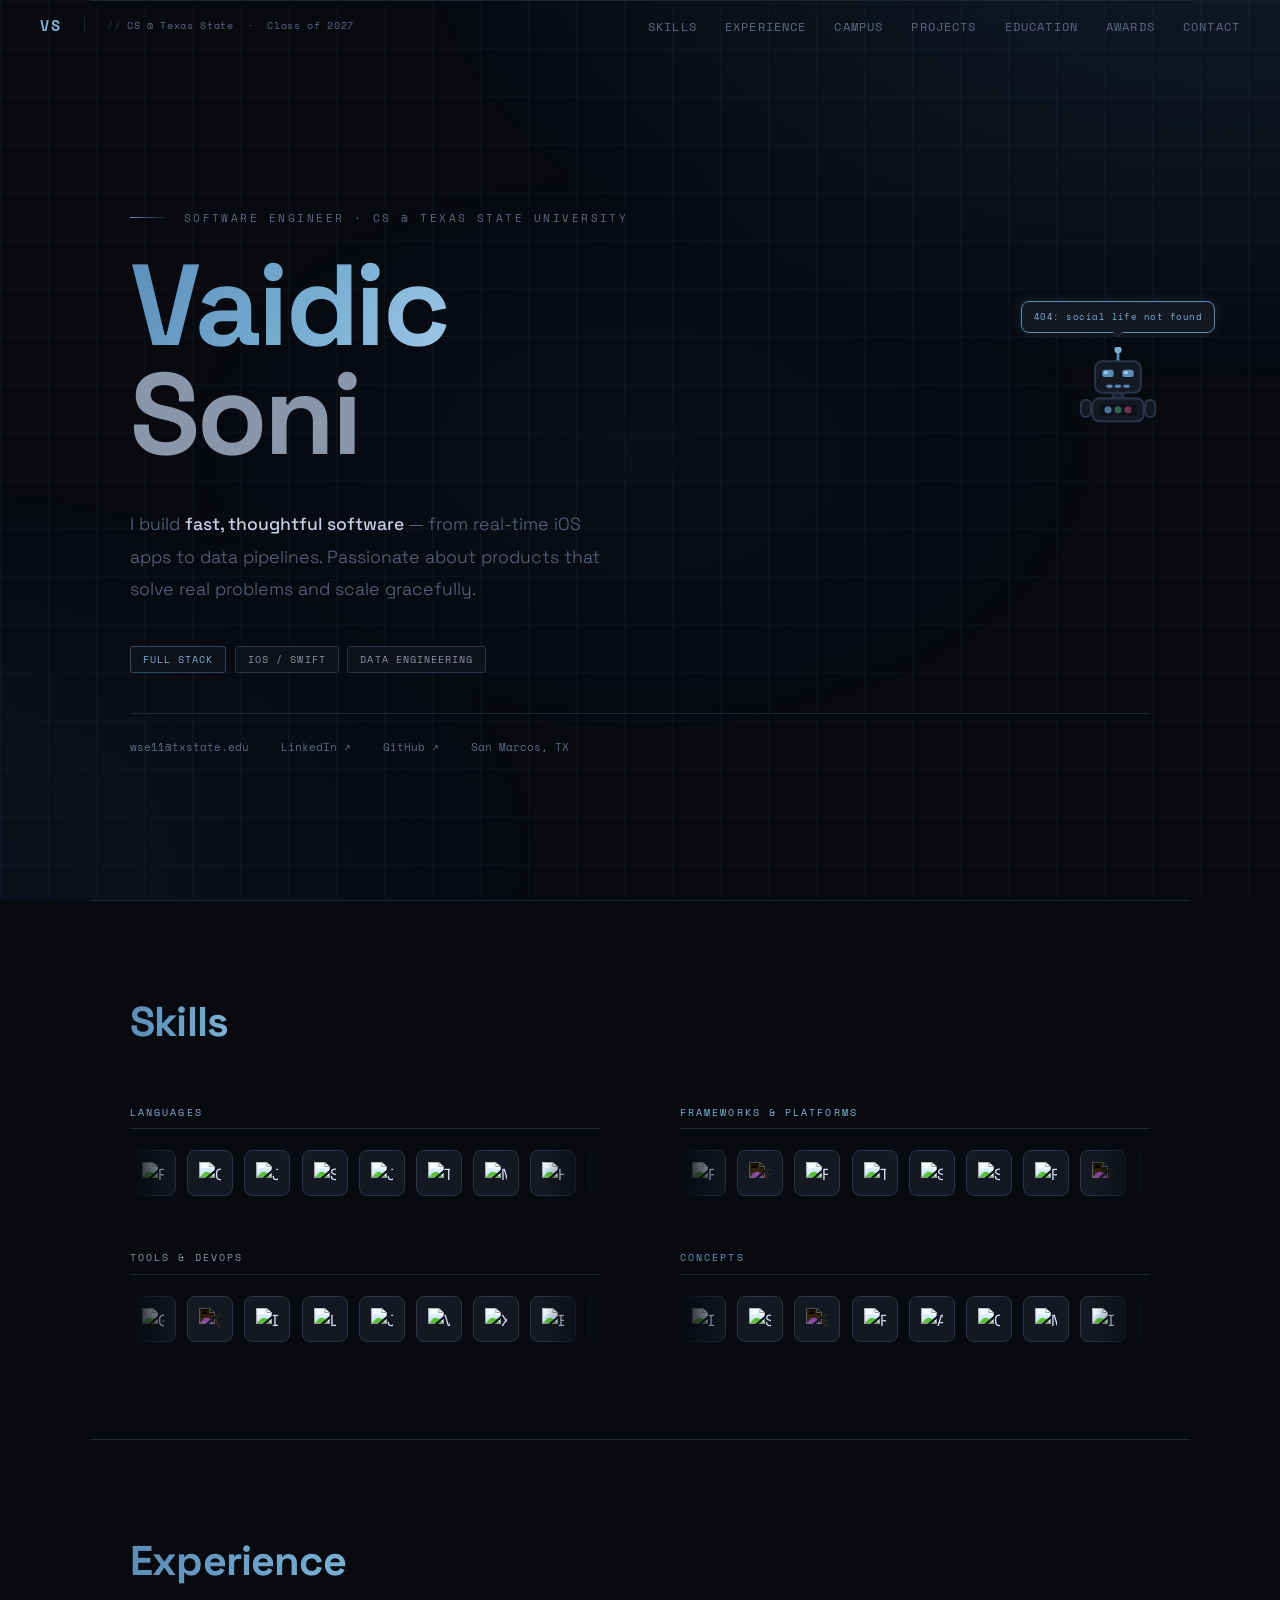
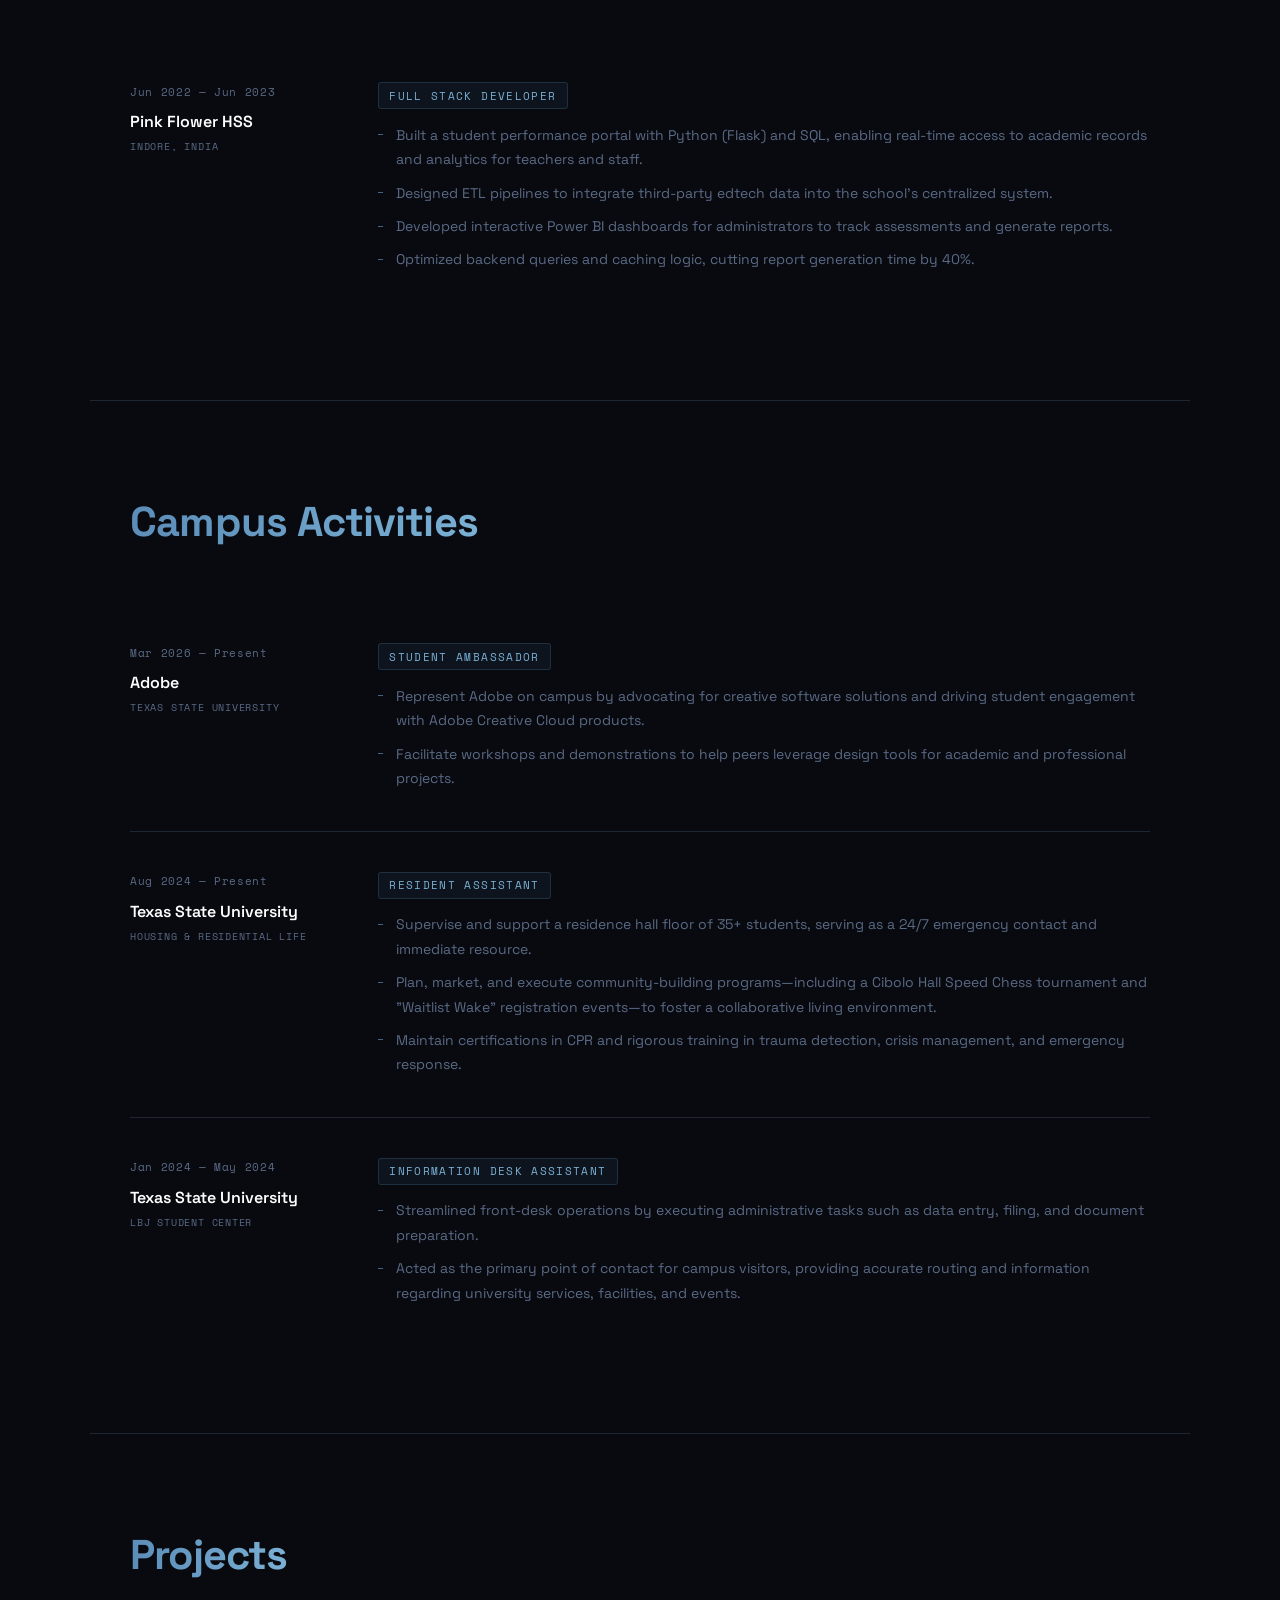
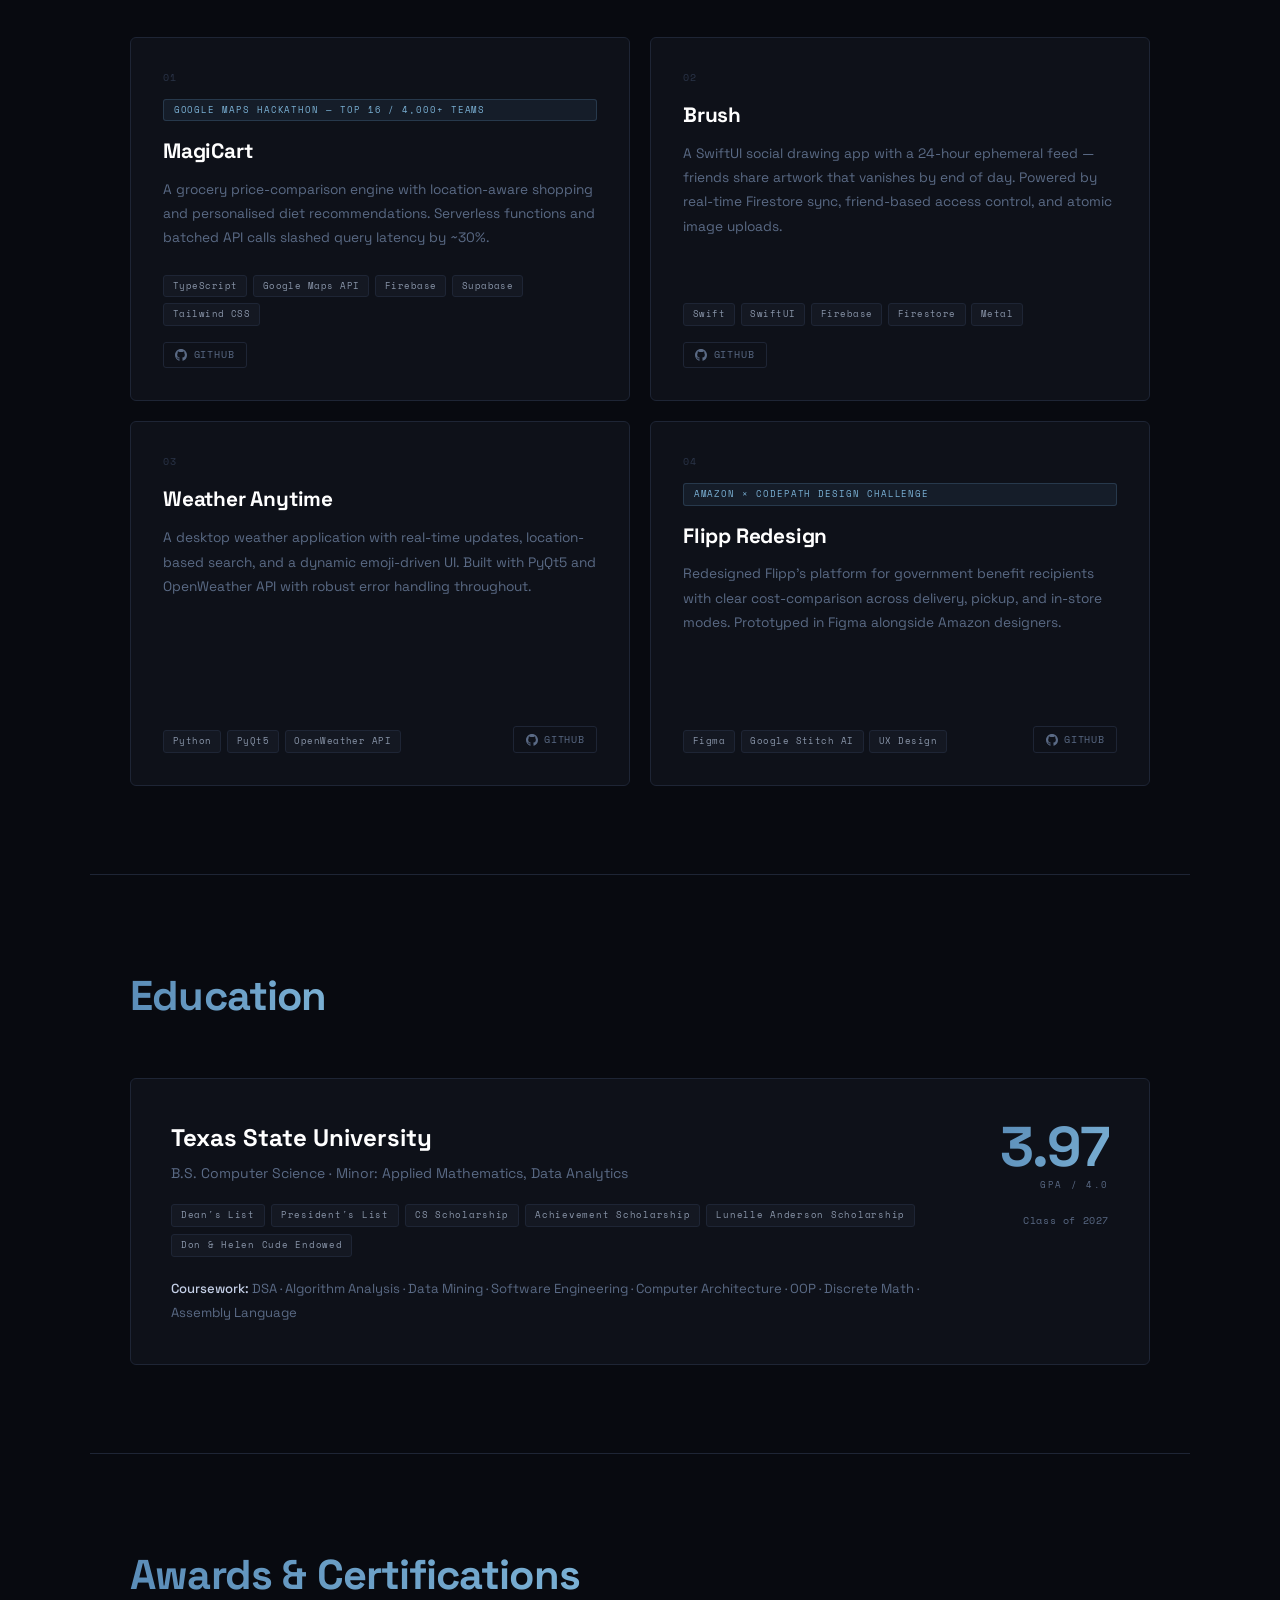
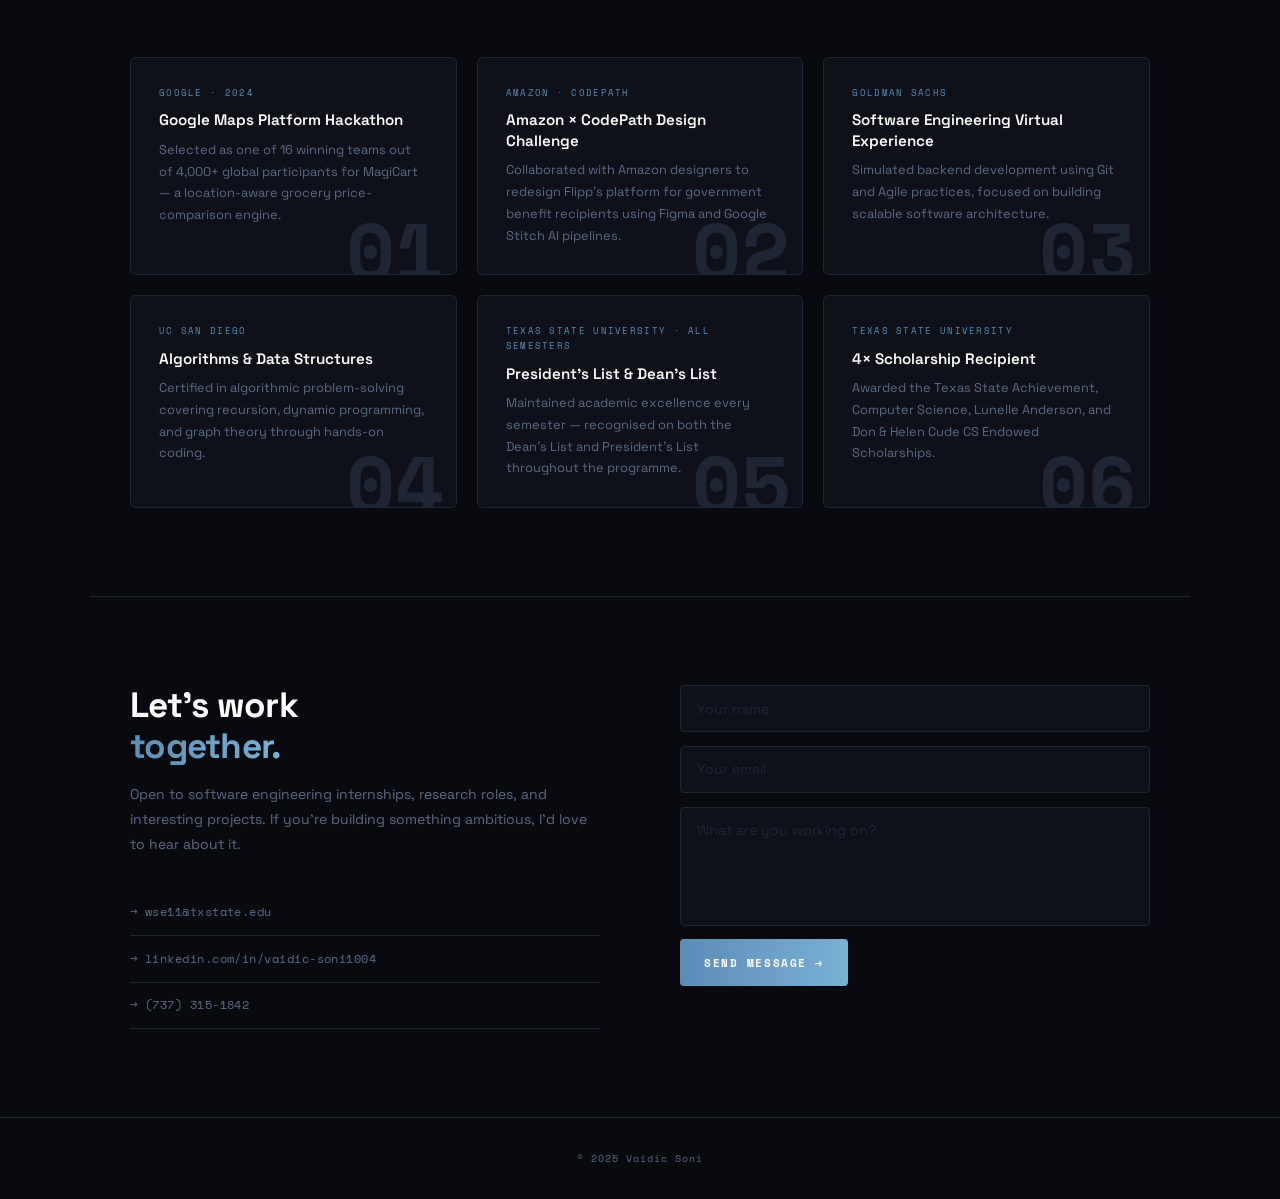
==== commit 17edcb87: "Added a campus activities section and made some animation changes" ====
--- a/index.html
+++ b/index.html
@@ -30,13 +30,14 @@
   <!-- Navigation -->
   <nav id="main-nav">
     <div class="nav-left">
-      <div class="nav-logo">VS</div>
+      <a href="#" class="nav-logo">VS</a>
       <div class="nav-divider"></div>
       <div class="nav-meta"><span>//</span> CS @ Texas State &nbsp;·&nbsp; Class of 2027</div>
     </div>
     <ul class="nav-links">
       <li><a href="#skills">Skills</a></li>
       <li><a href="#experience">Experience</a></li>
+      <li><a href="#campus-activities">Campus</a></li>
       <li><a href="#projects">Projects</a></li>
       <li><a href="#education">Education</a></li>
       <li><a href="#achievements">Awards</a></li>
@@ -62,6 +63,7 @@
     <div class="hero-meta">
       <a href="mailto:wse11@txstate.edu">wse11@txstate.edu</a>
       <a href="https://linkedin.com/in/vaidic-soni1004" target="_blank">LinkedIn ↗</a>
+      <a href="https://github.com/VaidicSoni" target="_blank">GitHub ↗</a>
       <span>San Marcos, TX</span>
     </div>
 
@@ -138,6 +140,60 @@
     </div>
   </section>
 
+  <!-- Campus Activities -->
+  <section id="campus-activities">
+    <h2 class="section-title"><span>Campus Activities</span></h2>
+    <div class="exp-timeline">
+
+      <div class="exp-item reveal">
+        <div class="exp-left">
+          <div class="exp-dates">Mar 2026 — Present</div>
+          <div class="exp-company">Adobe</div>
+          <div class="exp-location">Texas State University</div>
+        </div>
+        <div class="exp-right">
+          <div class="exp-role">Student Ambassador</div>
+          <ul class="exp-bullets">
+            <li>Represent Adobe on campus by advocating for creative software solutions and driving student engagement with Adobe Creative Cloud products.</li>
+            <li>Facilitate workshops and demonstrations to help peers leverage design tools for academic and professional projects.</li>
+          </ul>
+        </div>
+      </div>
+
+      <div class="exp-item reveal">
+        <div class="exp-left">
+          <div class="exp-dates">Aug 2024 — Present</div>
+          <div class="exp-company">Texas State University</div>
+          <div class="exp-location">Housing & Residential Life</div>
+        </div>
+        <div class="exp-right">
+          <div class="exp-role">Resident Assistant</div>
+          <ul class="exp-bullets">
+            <li>Supervise and support a residence hall floor of 35+ students, serving as a 24/7 emergency contact and immediate resource.</li>
+            <li>Plan, market, and execute community-building programs—including a Cibolo Hall Speed Chess tournament and "Waitlist Wake" registration events—to foster a collaborative living environment.</li>
+            <li>Maintain certifications in CPR and rigorous training in trauma detection, crisis management, and emergency response.</li>
+          </ul>
+        </div>
+      </div>
+
+      <div class="exp-item reveal">
+        <div class="exp-left">
+          <div class="exp-dates">Jan 2024 — May 2024</div>
+          <div class="exp-company">Texas State University</div>
+          <div class="exp-location">LBJ Student Center</div>
+        </div>
+        <div class="exp-right">
+          <div class="exp-role">Information Desk Assistant</div>
+          <ul class="exp-bullets">
+            <li>Streamlined front-desk operations by executing administrative tasks such as data entry, filing, and document preparation.</li>
+            <li>Acted as the primary point of contact for campus visitors, providing accurate routing and information regarding university services, facilities, and events.</li>
+          </ul>
+        </div>
+      </div>
+
+    </div>
+  </section>
+
   <!-- Projects -->
   <section id="projects">
     <h2 class="section-title"><span>Projects</span></h2>
--- a/css/nav.css
+++ b/css/nav.css
@@ -80,6 +80,7 @@
 .nav-links li:nth-child(4) { animation: fade-in 0.4s ease 0.94s both; }
 .nav-links li:nth-child(5) { animation: fade-in 0.4s ease 1.02s both; }
 .nav-links li:nth-child(6) { animation: fade-in 0.4s ease 1.10s both; }
+.nav-links li:nth-child(7) { animation: fade-in 0.4s ease 1.18s both; }
 
 .nav-links a {
   font-family: var(--font-mono);
--- a/css/animations.css
+++ b/css/animations.css
@@ -1,12 +1,37 @@
 /* animations.css — Background canvas, particles, and scroll reveals */
 
 .bg-canvas { position: fixed; inset: 0; z-index: 0; pointer-events: none; overflow: hidden; }
-.bg-canvas::before { content: ''; position: absolute; inset: 0; background: radial-gradient(ellipse 60% 50% at 80% 10%, rgba(60, 100, 160, 0.18) 0%, transparent 70%), radial-gradient(ellipse 50% 40% at 10% 80%, rgba(40, 70, 120, 0.14) 0%, transparent 70%), radial-gradient(ellipse 40% 35% at 50% 50%, rgba(30, 50, 90, 0.10) 0%, transparent 60%); animation: blob-shift 18s ease-in-out infinite alternate; }
+.bg-canvas::before { 
+  content: ''; 
+  position: absolute; 
+  /* -25% is plenty big enough for subtle movements */
+  inset: -25%; 
+  background: radial-gradient(ellipse 60% 50% at 80% 10%, rgba(60, 100, 160, 0.18) 0%, transparent 70%), 
+              radial-gradient(ellipse 50% 40% at 10% 80%, rgba(40, 70, 120, 0.14) 0%, transparent 70%), 
+              radial-gradient(ellipse 40% 35% at 50% 50%, rgba(30, 50, 90, 0.10) 0%, transparent 60%); 
+  /* Stretched to 30 seconds for a very slow, relaxing shift */
+  animation: blob-shift 30s ease-in-out infinite alternate; 
+}
 
-@keyframes blob-shift { 
-  0% { opacity: 0.7; transform: scale(1) translate(0, 0); } 
-  50% { opacity: 1; transform: scale(1.04) translate(1%, -1%); } 
-  100% { opacity: 0.8; transform: scale(0.97) translate(-1%, 1%); } 
+/* Subtle, gentle keyframes */
+@keyframes blob-shift {
+  0% { 
+    opacity: 0.7; 
+    transform: scale(1) translate(0, 0); 
+  }
+  33% { 
+    opacity: 0.8; 
+    /* Tiny 2-3% drifts instead of massive swings */
+    transform: scale(1.05) translate(3%, 2%); 
+  }
+  66% { 
+    opacity: 0.75; 
+    transform: scale(0.98) translate(-2%, 3%); 
+  }
+  100% { 
+    opacity: 0.7; 
+    transform: scale(1.02) translate(1%, -2%); 
+  }
 }
 
 .bg-canvas::after { content: ''; position: absolute; inset: 0; background-image: linear-gradient(rgba(91, 141, 184, 0.05) 1px, transparent 1px), linear-gradient(90deg, rgba(91, 141, 184, 0.05) 1px, transparent 1px); background-size: 48px 48px; }
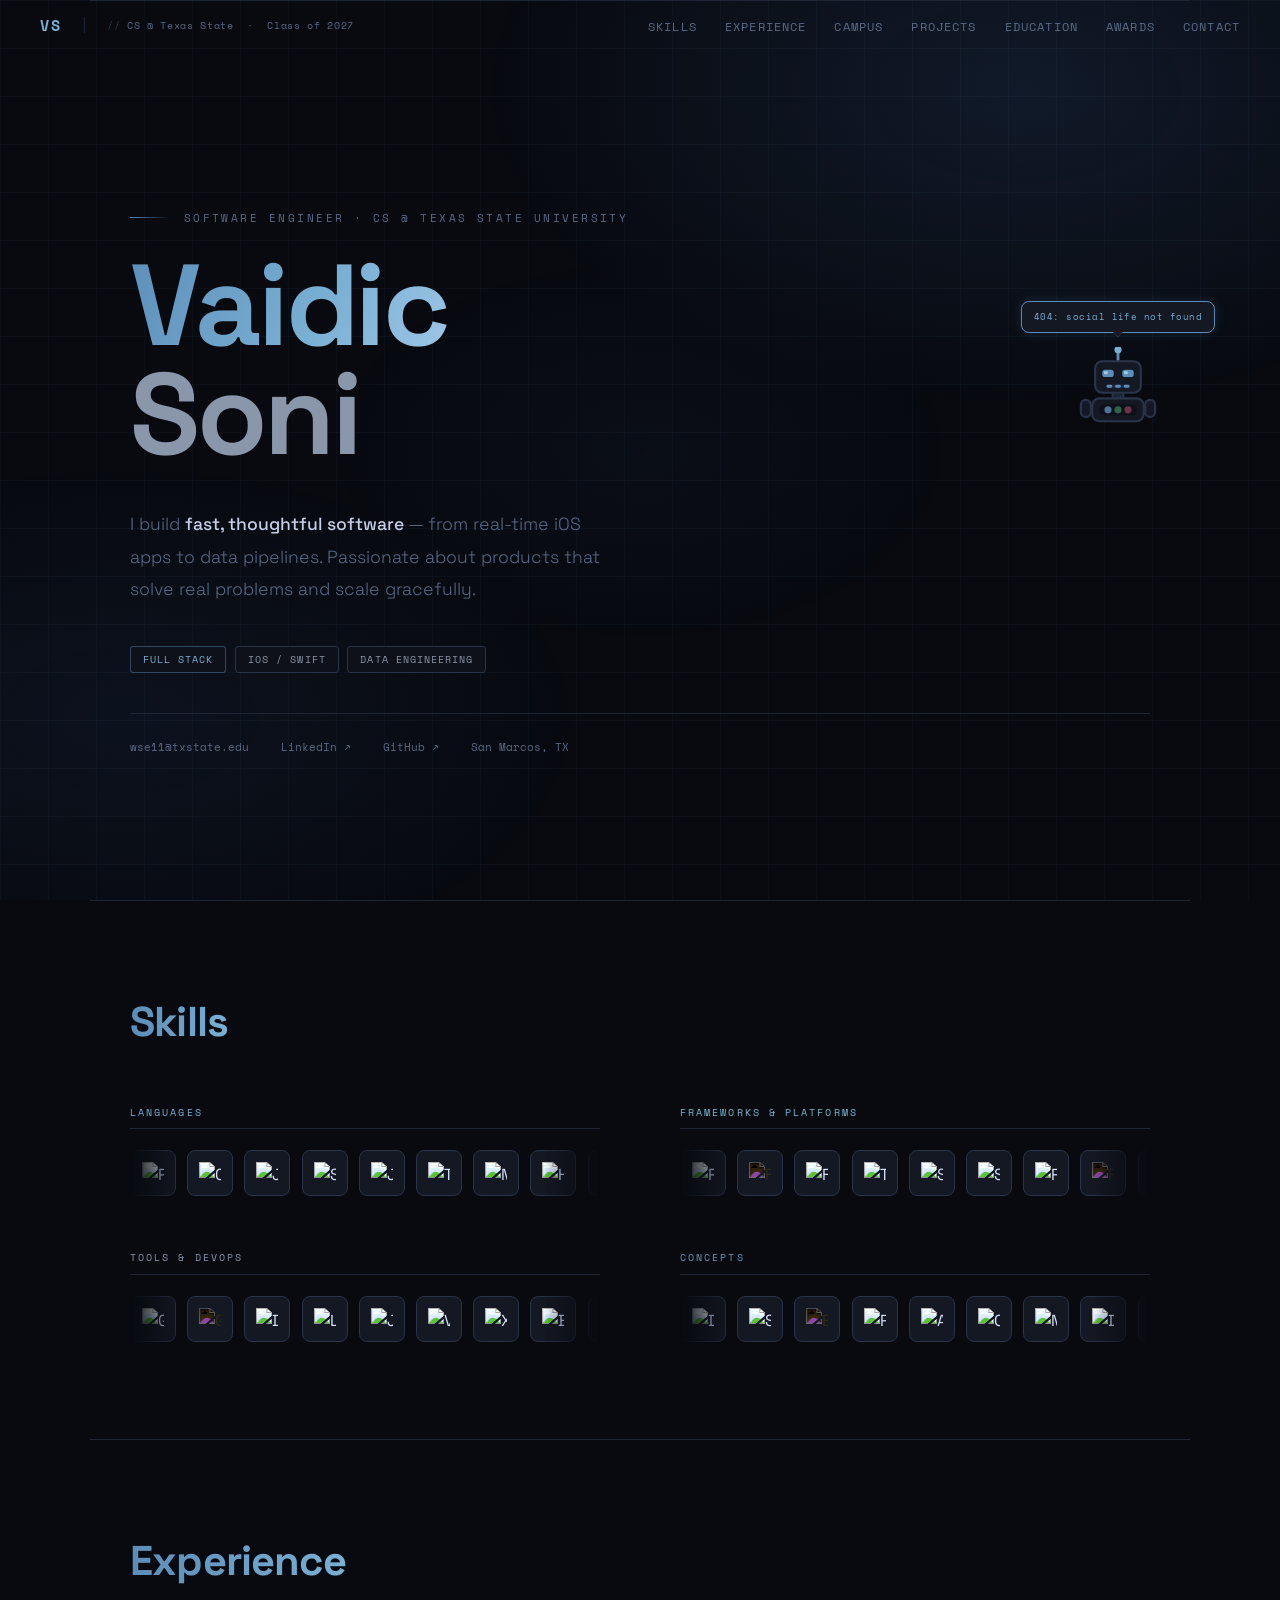
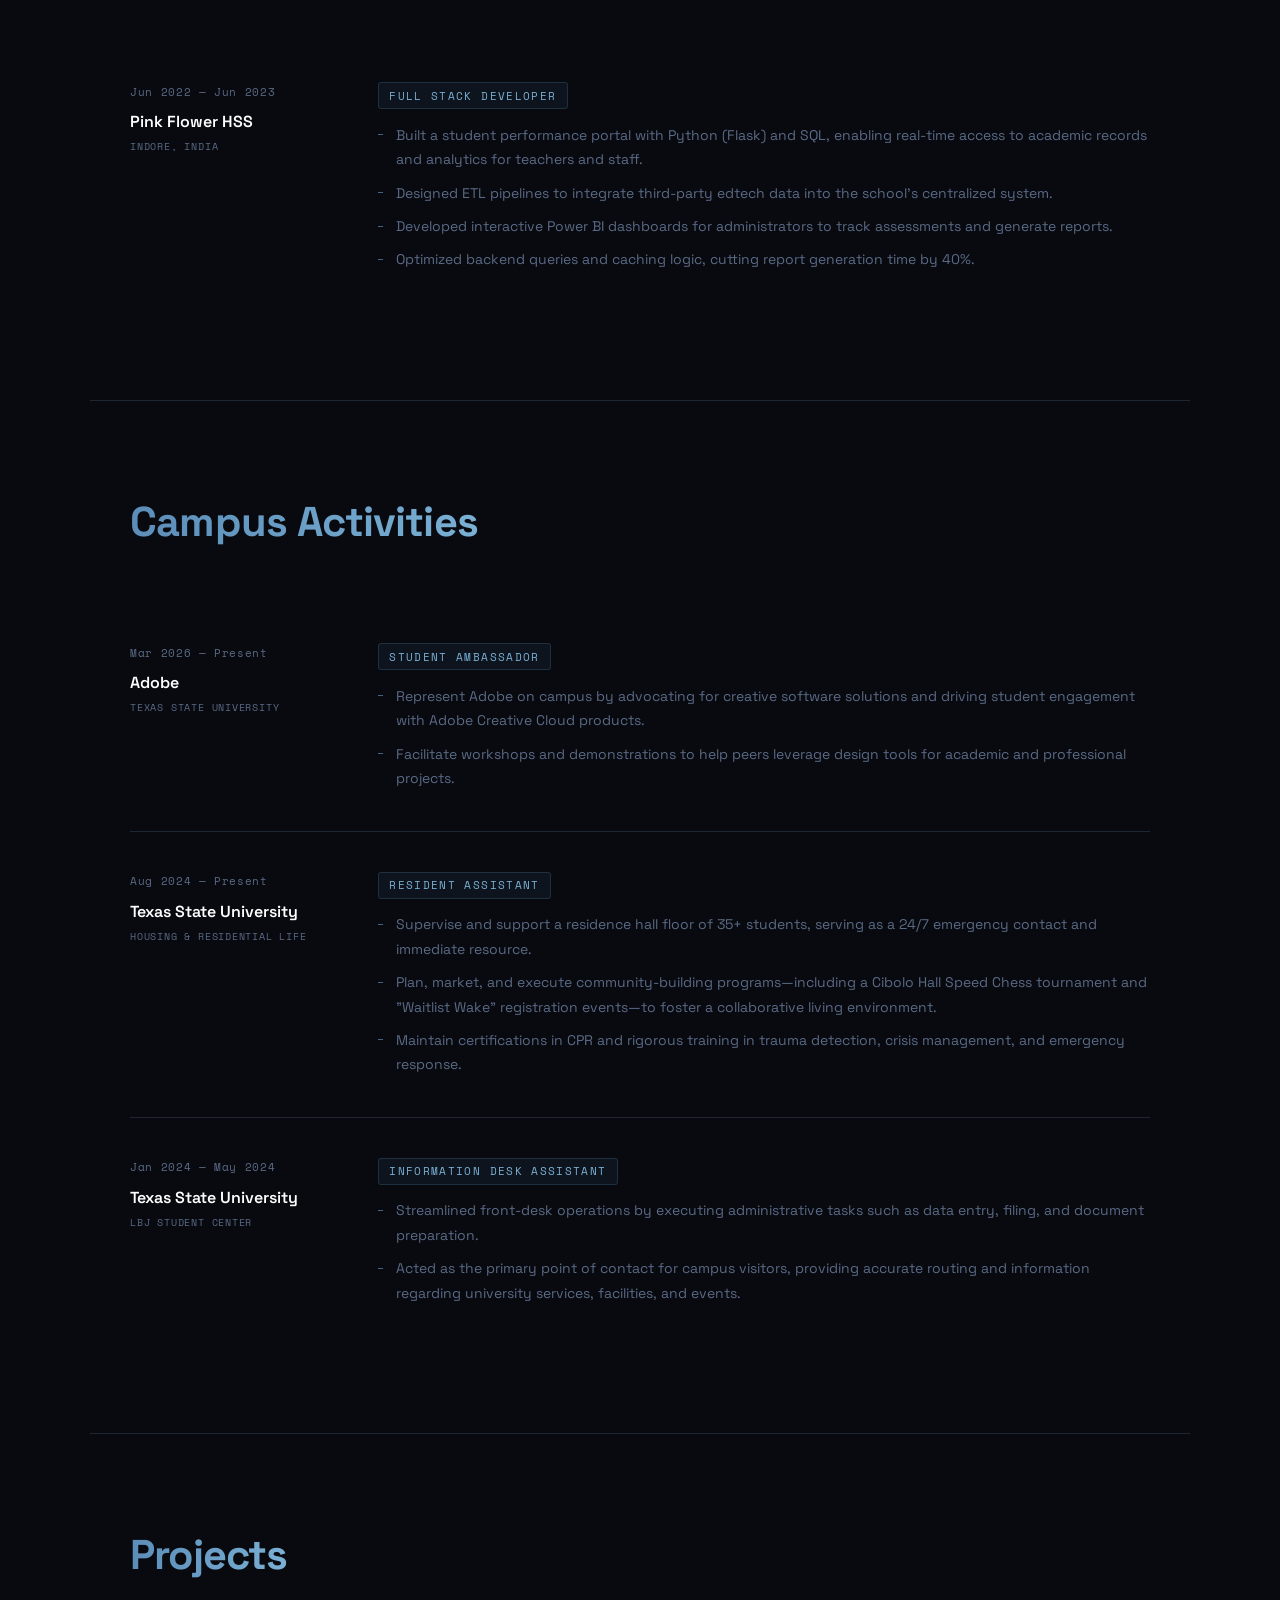
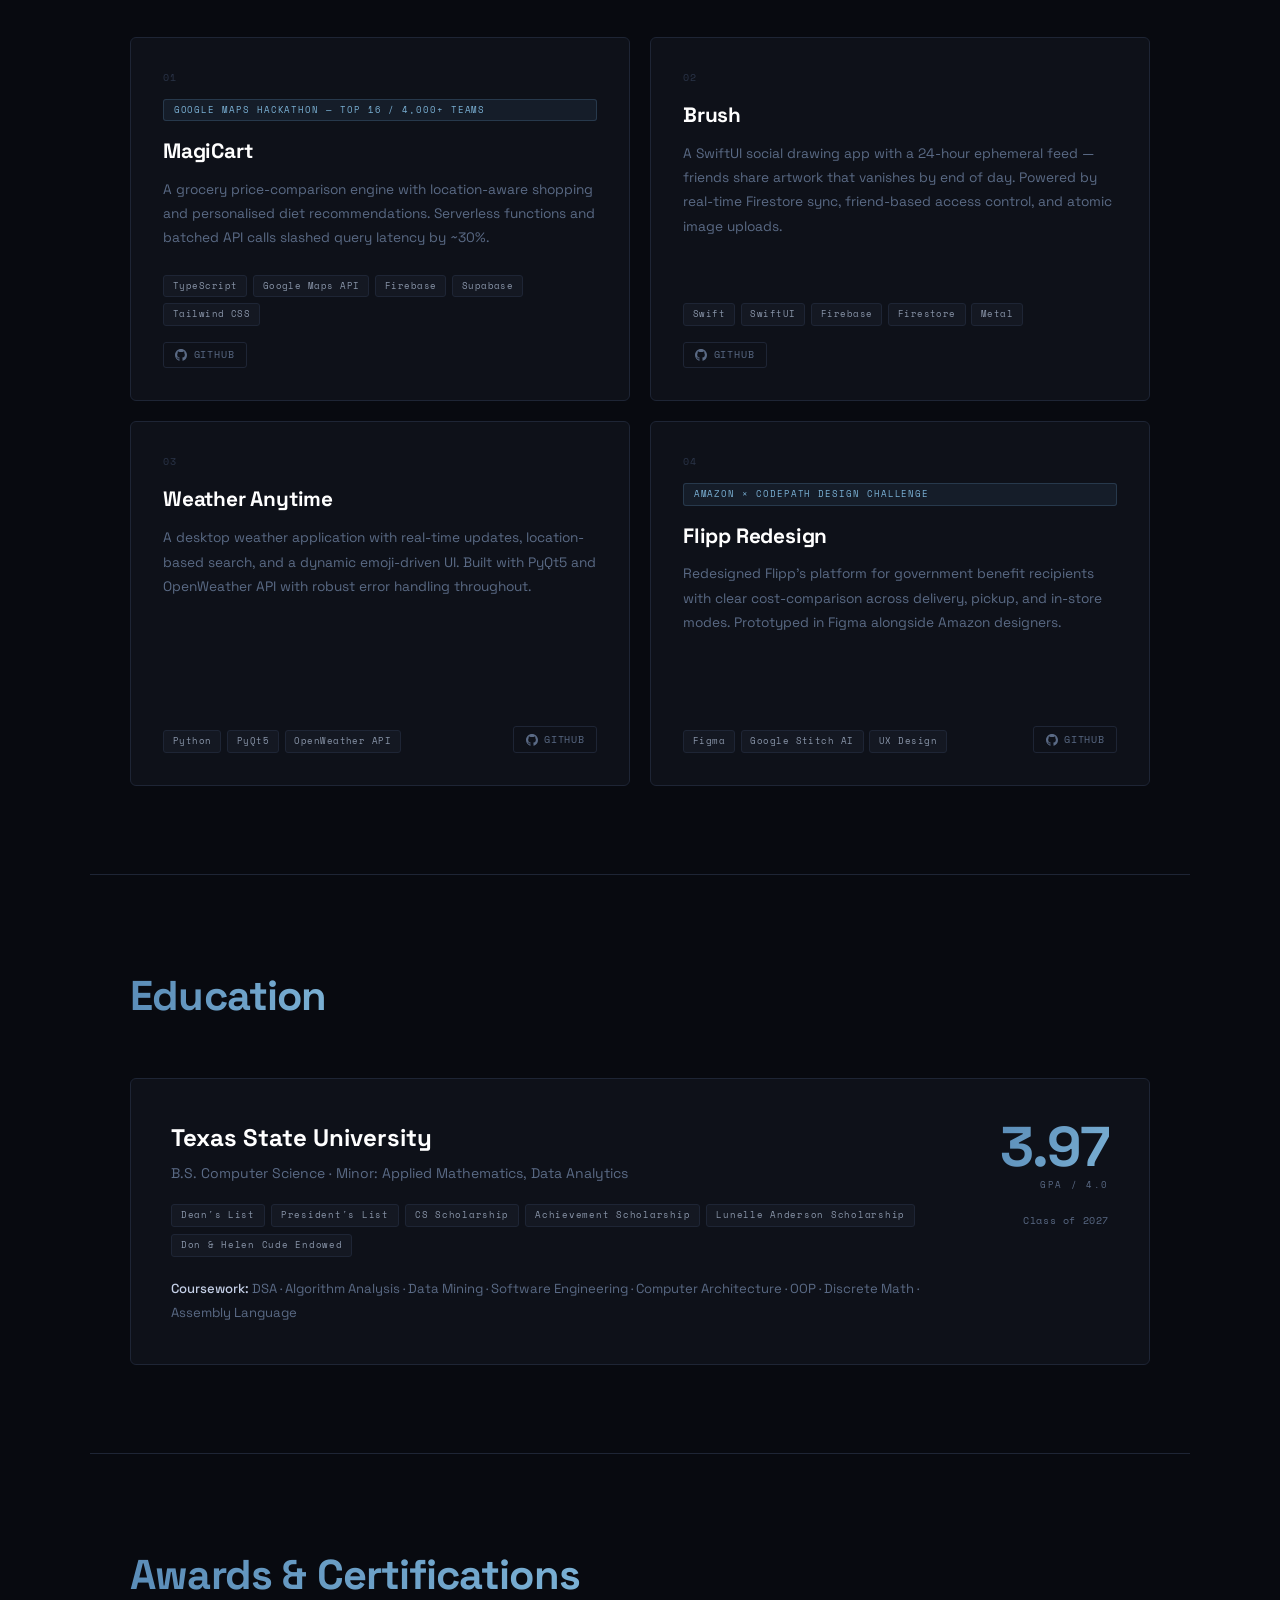
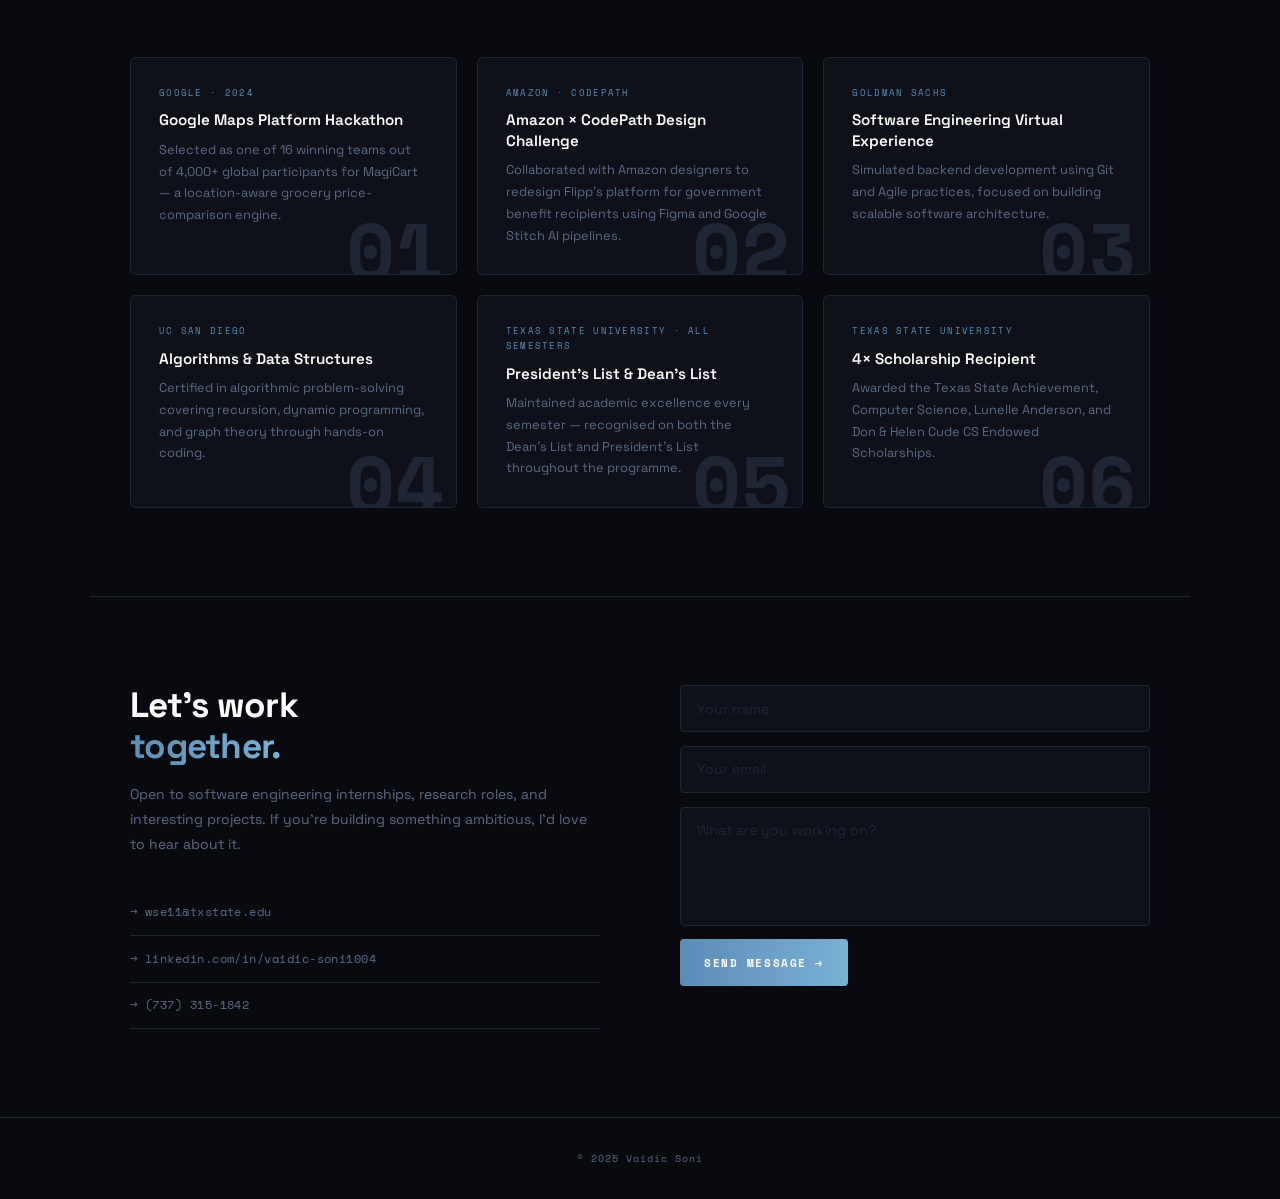
==== commit d3b92961: "Added Favicon" ====
--- a/index.html
+++ b/index.html
@@ -4,6 +4,7 @@
   <meta charset="UTF-8" />
   <meta name="viewport" content="width=device-width, initial-scale=1.0" />
   <title>Vaidic Soni — Software Engineer</title>
+  <link rel="icon" type="image/png" href="assets/bug.png" />
   <link rel="preconnect" href="https://fonts.googleapis.com" />
   <link href="https://fonts.googleapis.com/css2?family=Space+Grotesk:wght@300;400;500;600;700&family=Space+Mono:wght@400;700&display=swap" rel="stylesheet" />
   <link rel="stylesheet" href="css/reset.css" />
--- a/css/animations.css
+++ b/css/animations.css
@@ -4,34 +4,12 @@
 .bg-canvas::before { 
   content: ''; 
   position: absolute; 
-  /* -25% is plenty big enough for subtle movements */
-  inset: -25%; 
+  /* Reset back to 0 since it's no longer moving */
+  inset: 0; 
   background: radial-gradient(ellipse 60% 50% at 80% 10%, rgba(60, 100, 160, 0.18) 0%, transparent 70%), 
               radial-gradient(ellipse 50% 40% at 10% 80%, rgba(40, 70, 120, 0.14) 0%, transparent 70%), 
               radial-gradient(ellipse 40% 35% at 50% 50%, rgba(30, 50, 90, 0.10) 0%, transparent 60%); 
-  /* Stretched to 30 seconds for a very slow, relaxing shift */
-  animation: blob-shift 30s ease-in-out infinite alternate; 
-}
-
-/* Subtle, gentle keyframes */
-@keyframes blob-shift {
-  0% { 
-    opacity: 0.7; 
-    transform: scale(1) translate(0, 0); 
-  }
-  33% { 
-    opacity: 0.8; 
-    /* Tiny 2-3% drifts instead of massive swings */
-    transform: scale(1.05) translate(3%, 2%); 
-  }
-  66% { 
-    opacity: 0.75; 
-    transform: scale(0.98) translate(-2%, 3%); 
-  }
-  100% { 
-    opacity: 0.7; 
-    transform: scale(1.02) translate(1%, -2%); 
-  }
+  /* The animation line has been completely removed */
 }
 
 .bg-canvas::after { content: ''; position: absolute; inset: 0; background-image: linear-gradient(rgba(91, 141, 184, 0.05) 1px, transparent 1px), linear-gradient(90deg, rgba(91, 141, 184, 0.05) 1px, transparent 1px); background-size: 48px 48px; }
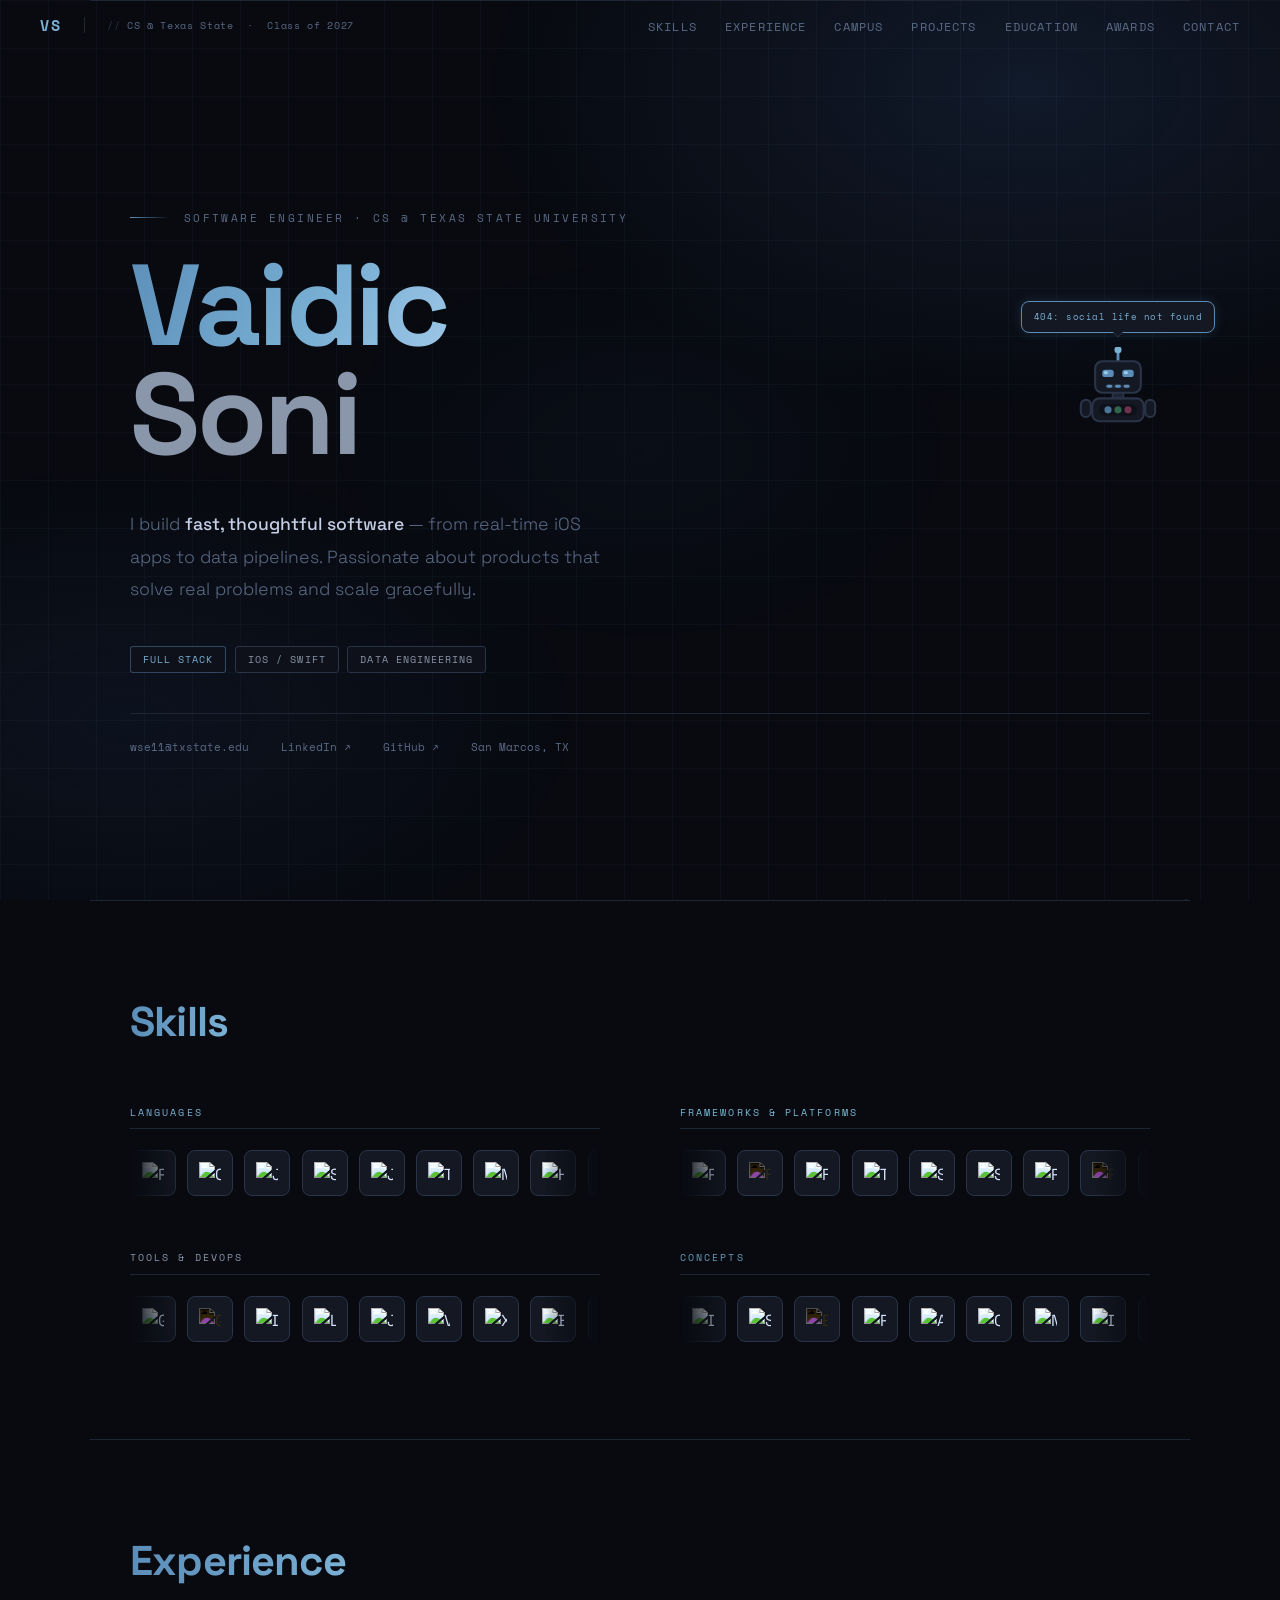
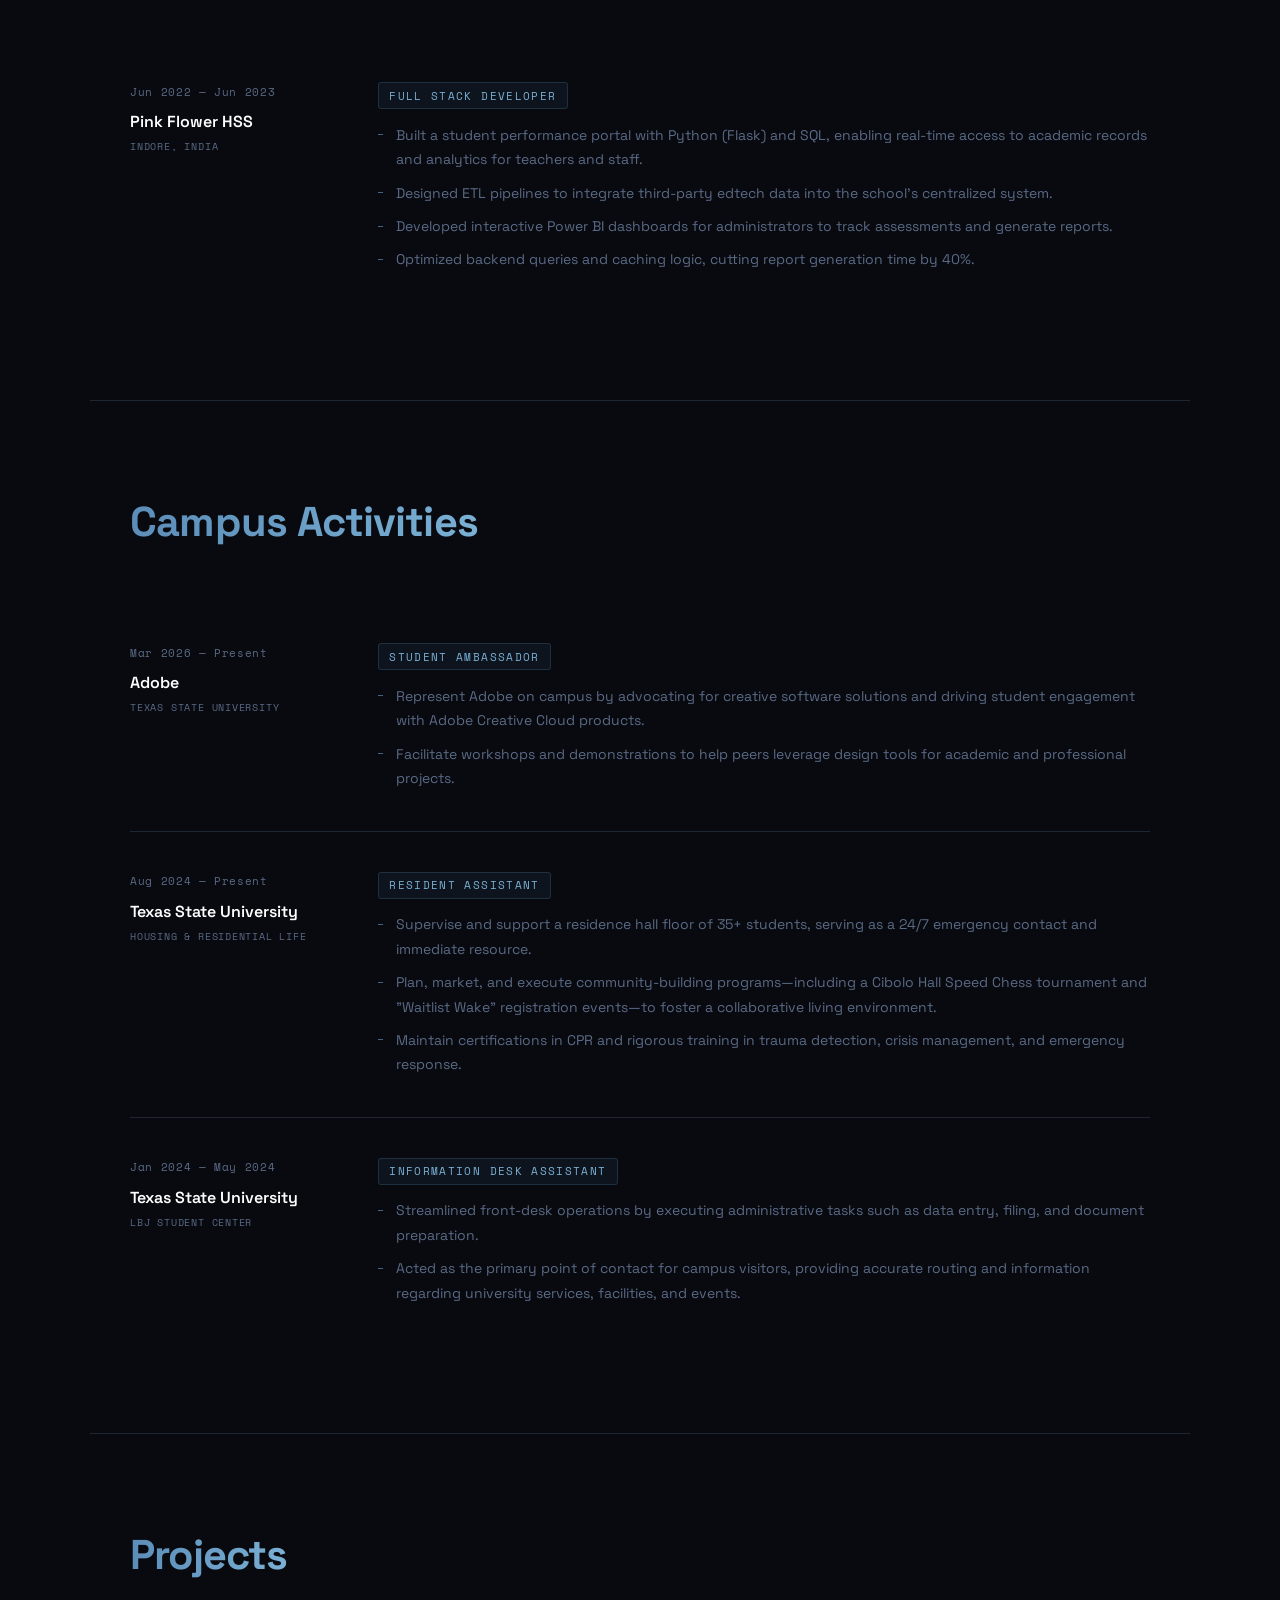
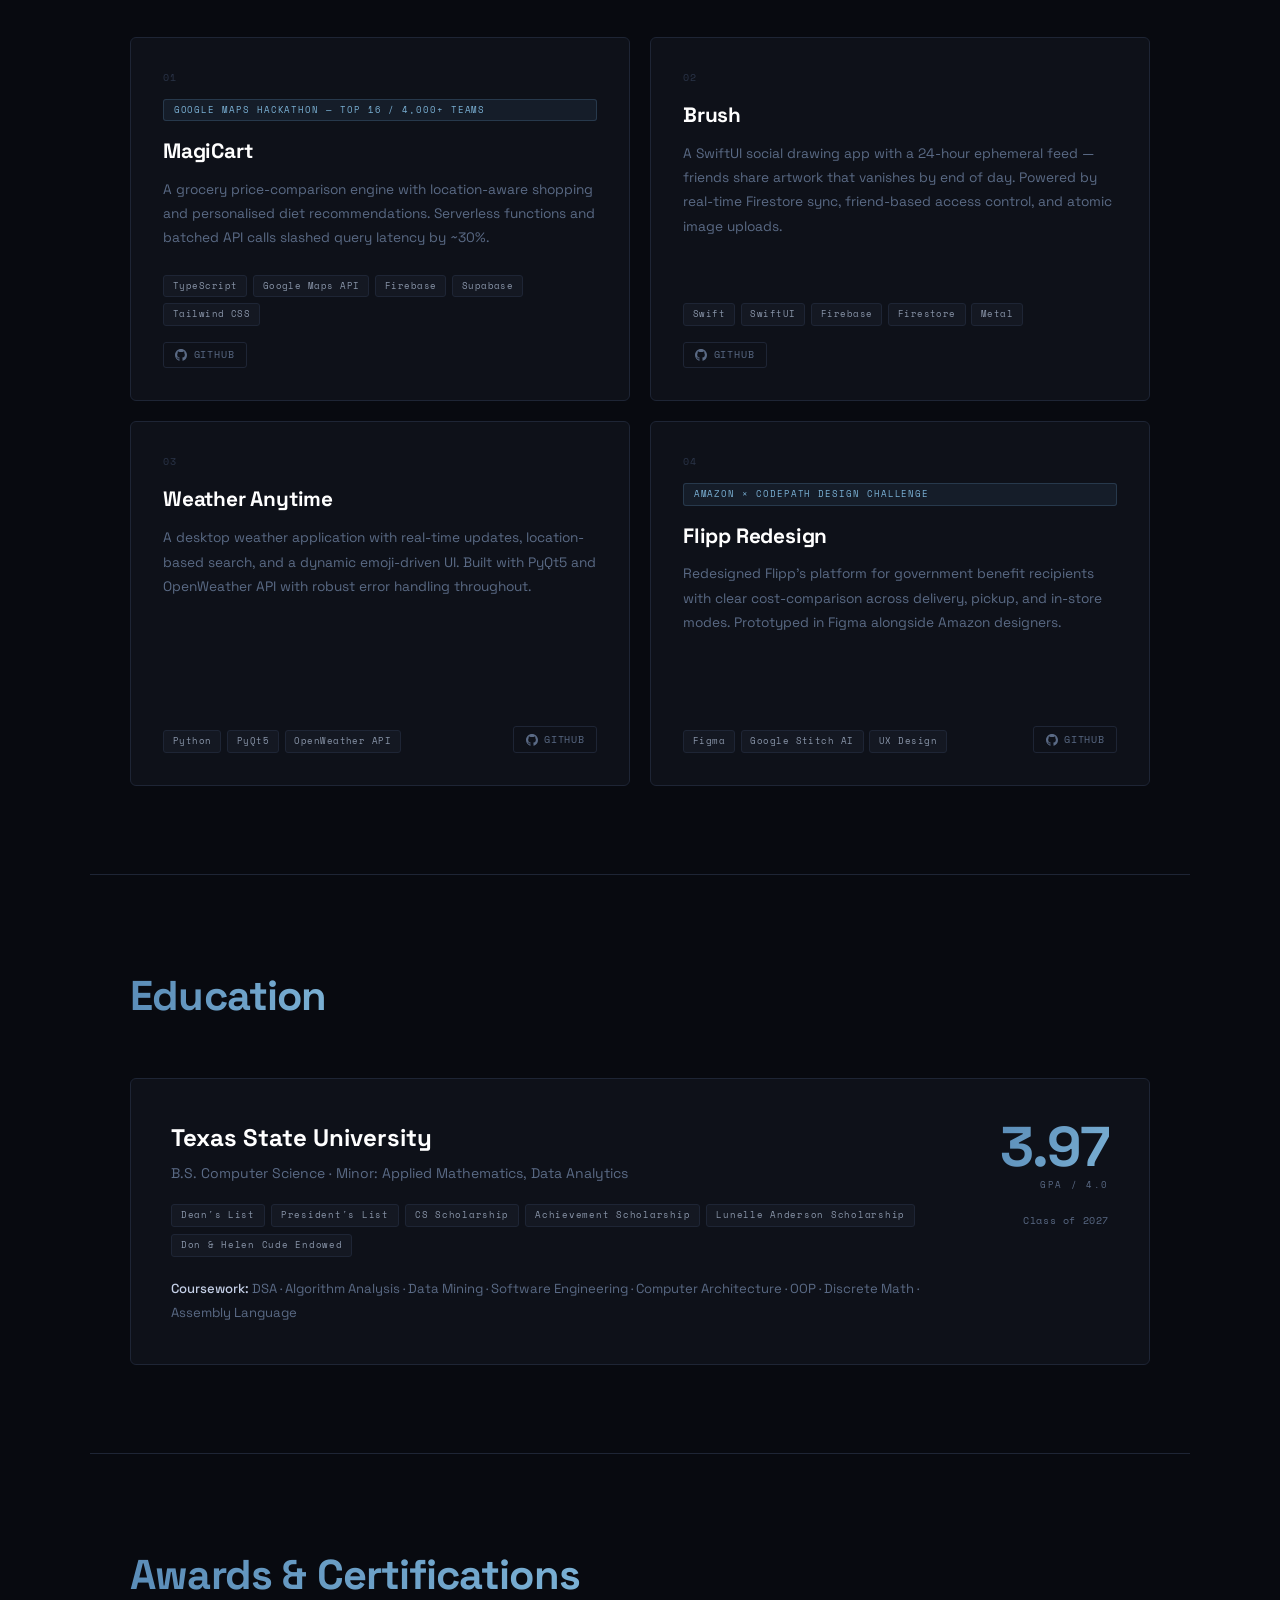
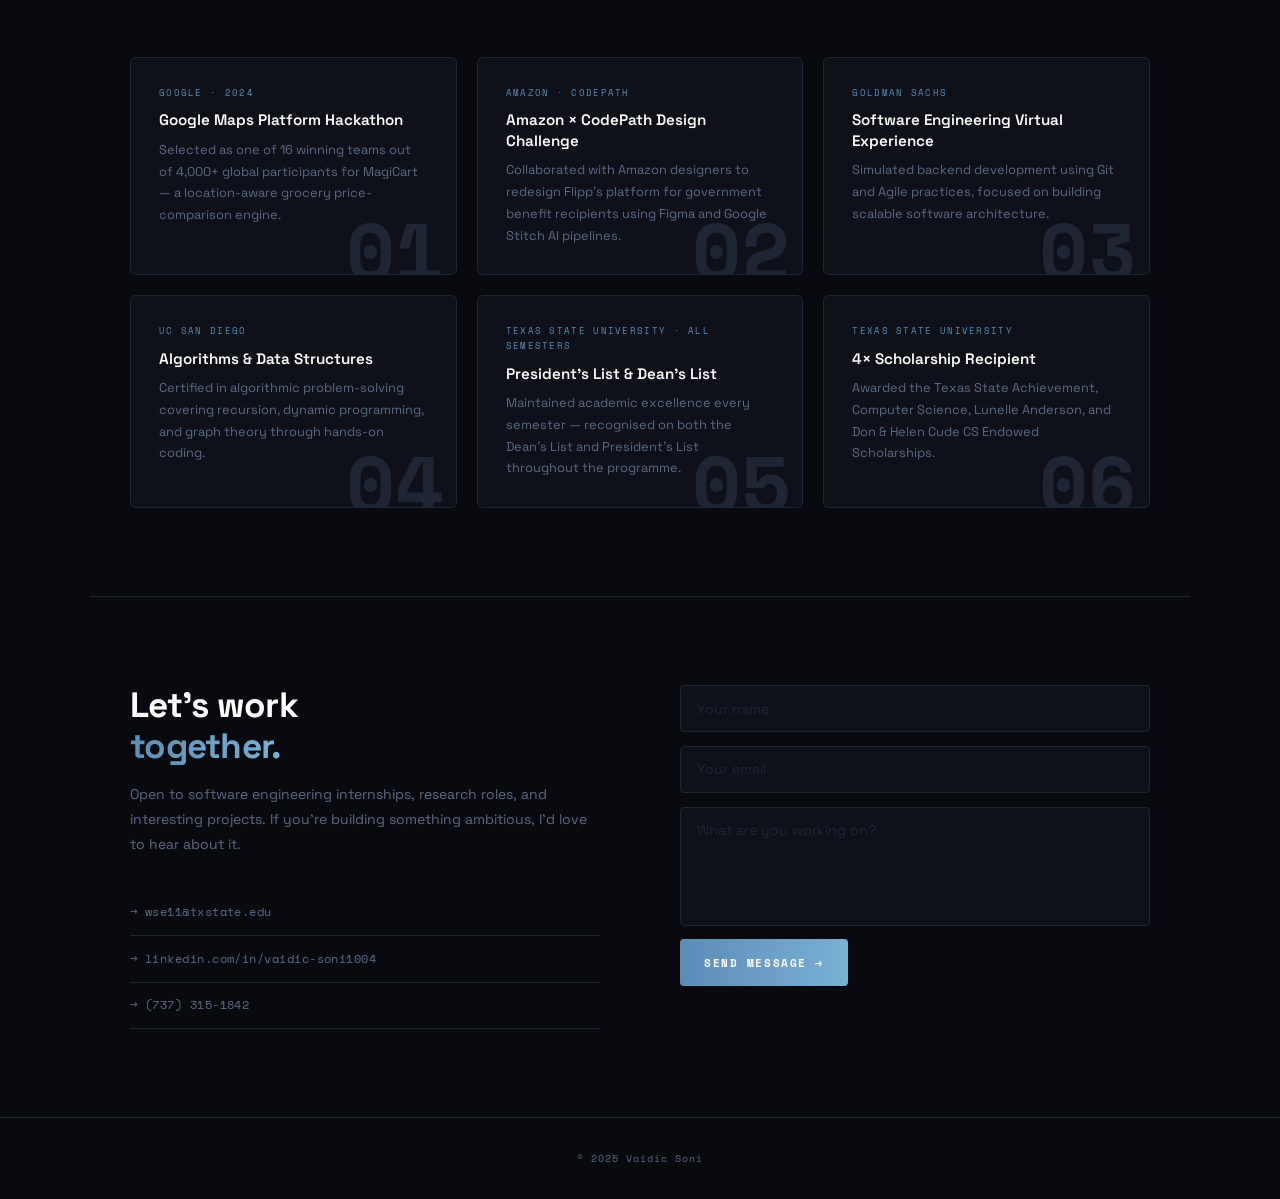
==== commit 50e4c2f0: "Optimized it for mobile view" ====
--- a/index.html
+++ b/index.html
@@ -35,7 +35,12 @@
       <div class="nav-divider"></div>
       <div class="nav-meta"><span>//</span> CS @ Texas State &nbsp;·&nbsp; Class of 2027</div>
     </div>
-    <ul class="nav-links">
+    <div class="mobile-menu-btn" id="mobile-menu-btn" aria-label="Toggle menu">
+      <span></span>
+      <span></span>
+      <span></span>
+    </div>
+    <ul class="nav-links" id="nav-links">
       <li><a href="#skills">Skills</a></li>
       <li><a href="#experience">Experience</a></li>
       <li><a href="#campus-activities">Campus</a></li>
--- a/css/nav.css
+++ b/css/nav.css
@@ -24,6 +24,10 @@
   /* Changed border to accent color and added box-shadow for the glow */
   border-bottom-color: rgba(91, 141, 184, 0.3);
   box-shadow: 0 4px 30px rgba(91, 141, 184, 0.15); 
+}
+
+.mobile-menu-btn {
+  display: none;
 }
 
 /* ── Left cluster ── */
--- a/css/responsive.css
+++ b/css/responsive.css
@@ -3,10 +3,55 @@
 @media (max-width: 768px) {
   nav { padding: 0 1.25rem; }
   .nav-meta { display: none; }
-  .nav-links { gap: 1.1rem; }
+  
+  .mobile-menu-btn {
+    display: flex;
+    flex-direction: column;
+    gap: 5px;
+    cursor: pointer;
+    z-index: 201;
+  }
+  .mobile-menu-btn span {
+    display: block;
+    width: 22px;
+    height: 2px;
+    background: var(--accent2);
+    transition: 0.3s;
+    border-radius: 2px;
+  }
+  .mobile-menu-btn.active span:nth-child(1) {
+    transform: translateY(7px) rotate(45deg);
+  }
+  .mobile-menu-btn.active span:nth-child(2) {
+    opacity: 0;
+  }
+  .mobile-menu-btn.active span:nth-child(3) {
+    transform: translateY(-7px) rotate(-45deg);
+  }
+
+  .nav-links {
+    position: fixed;
+    top: 0;
+    right: -100%;
+    width: 250px;
+    height: 100vh;
+    background: rgba(8, 10, 16, 0.98);
+    backdrop-filter: blur(10px);
+    border-left: 1px solid var(--border);
+    flex-direction: column;
+    justify-content: center;
+    align-items: center;
+    gap: 2rem;
+    transition: 0.4s cubic-bezier(0.22, 1, 0.36, 1);
+    z-index: 200;
+  }
+  .nav-links.active {
+    right: 0;
+  }
+  
   section { padding: 3.5rem 1.25rem; }
   #hero { padding: 7rem 1.25rem 3rem; }
-  .robot-row { display: none; /* Optional: hides robot on small mobile to save space */ }
+  .robot-wrap { display: none; }
   .exp-item { grid-template-columns: 1fr; gap: 0.75rem; }
   .contact-inner { grid-template-columns: 1fr; gap: 2.5rem; }
   .projects-grid { grid-template-columns: 1fr; }
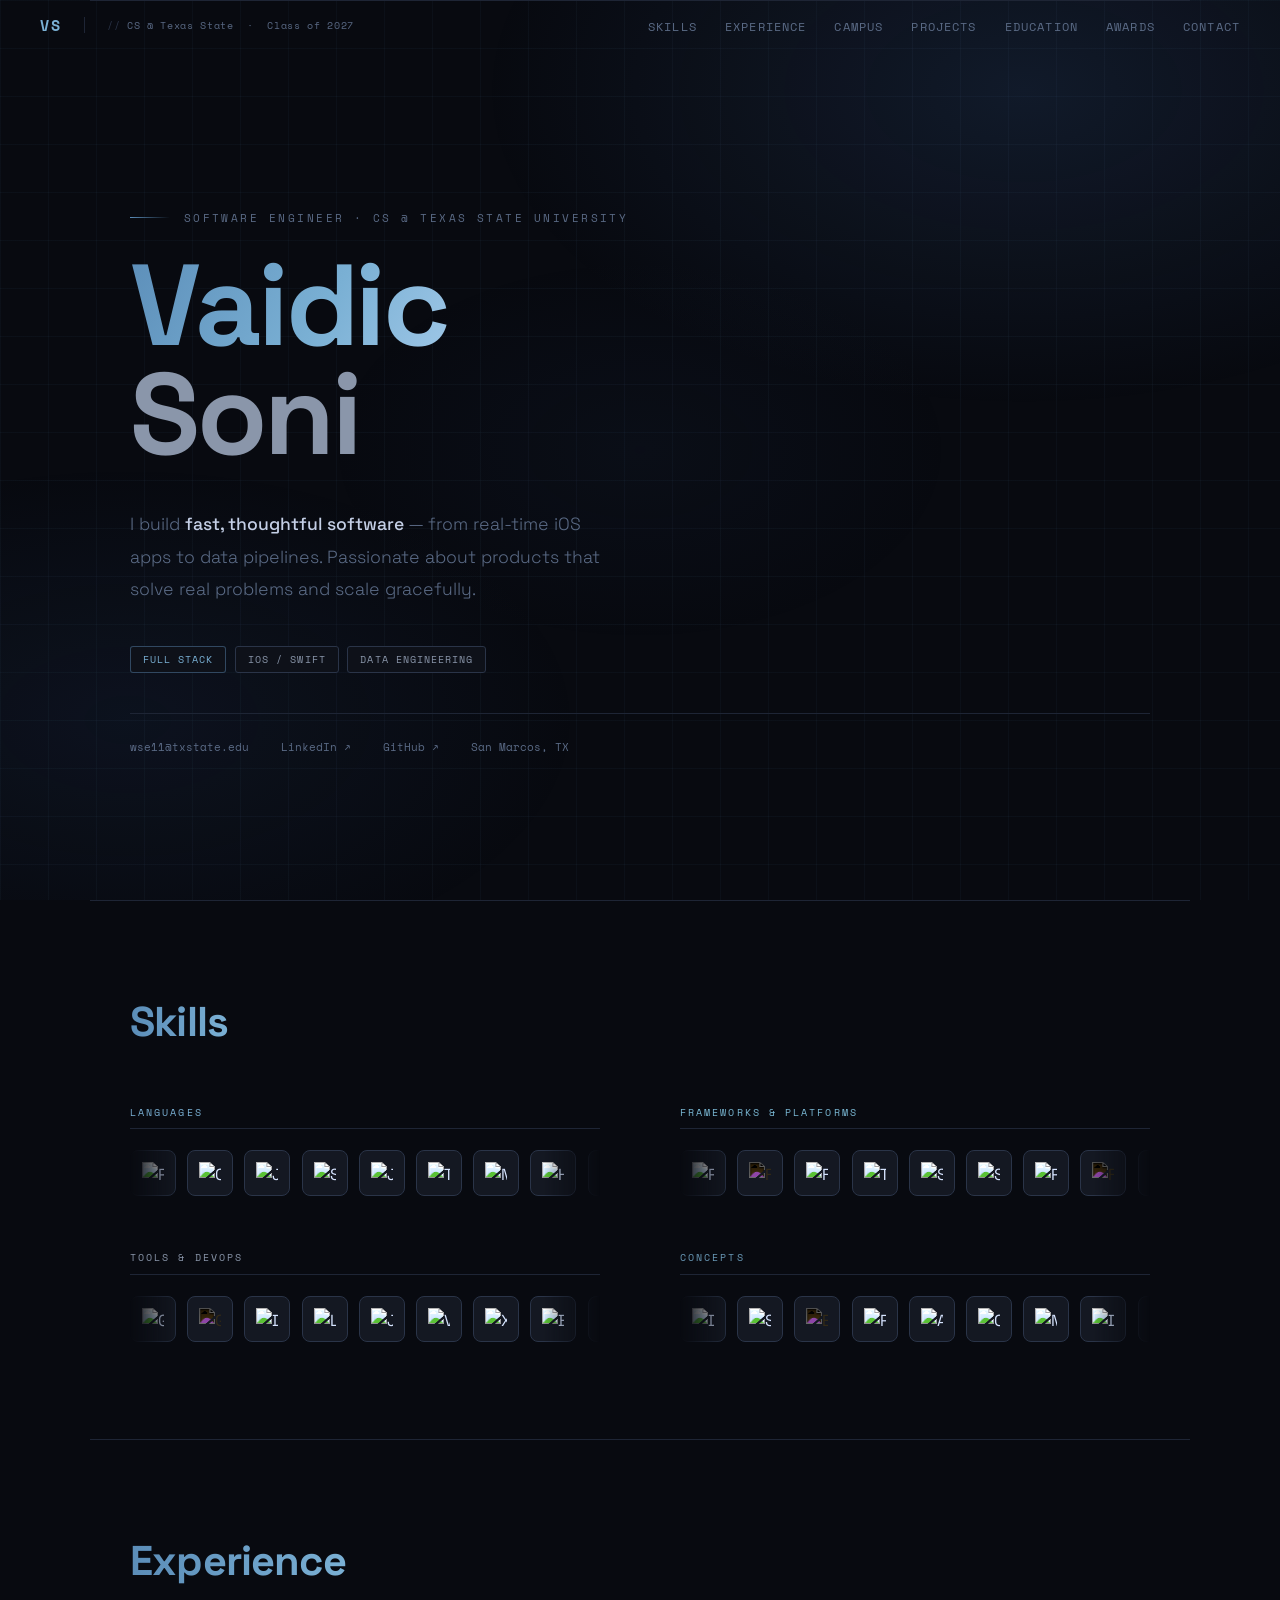
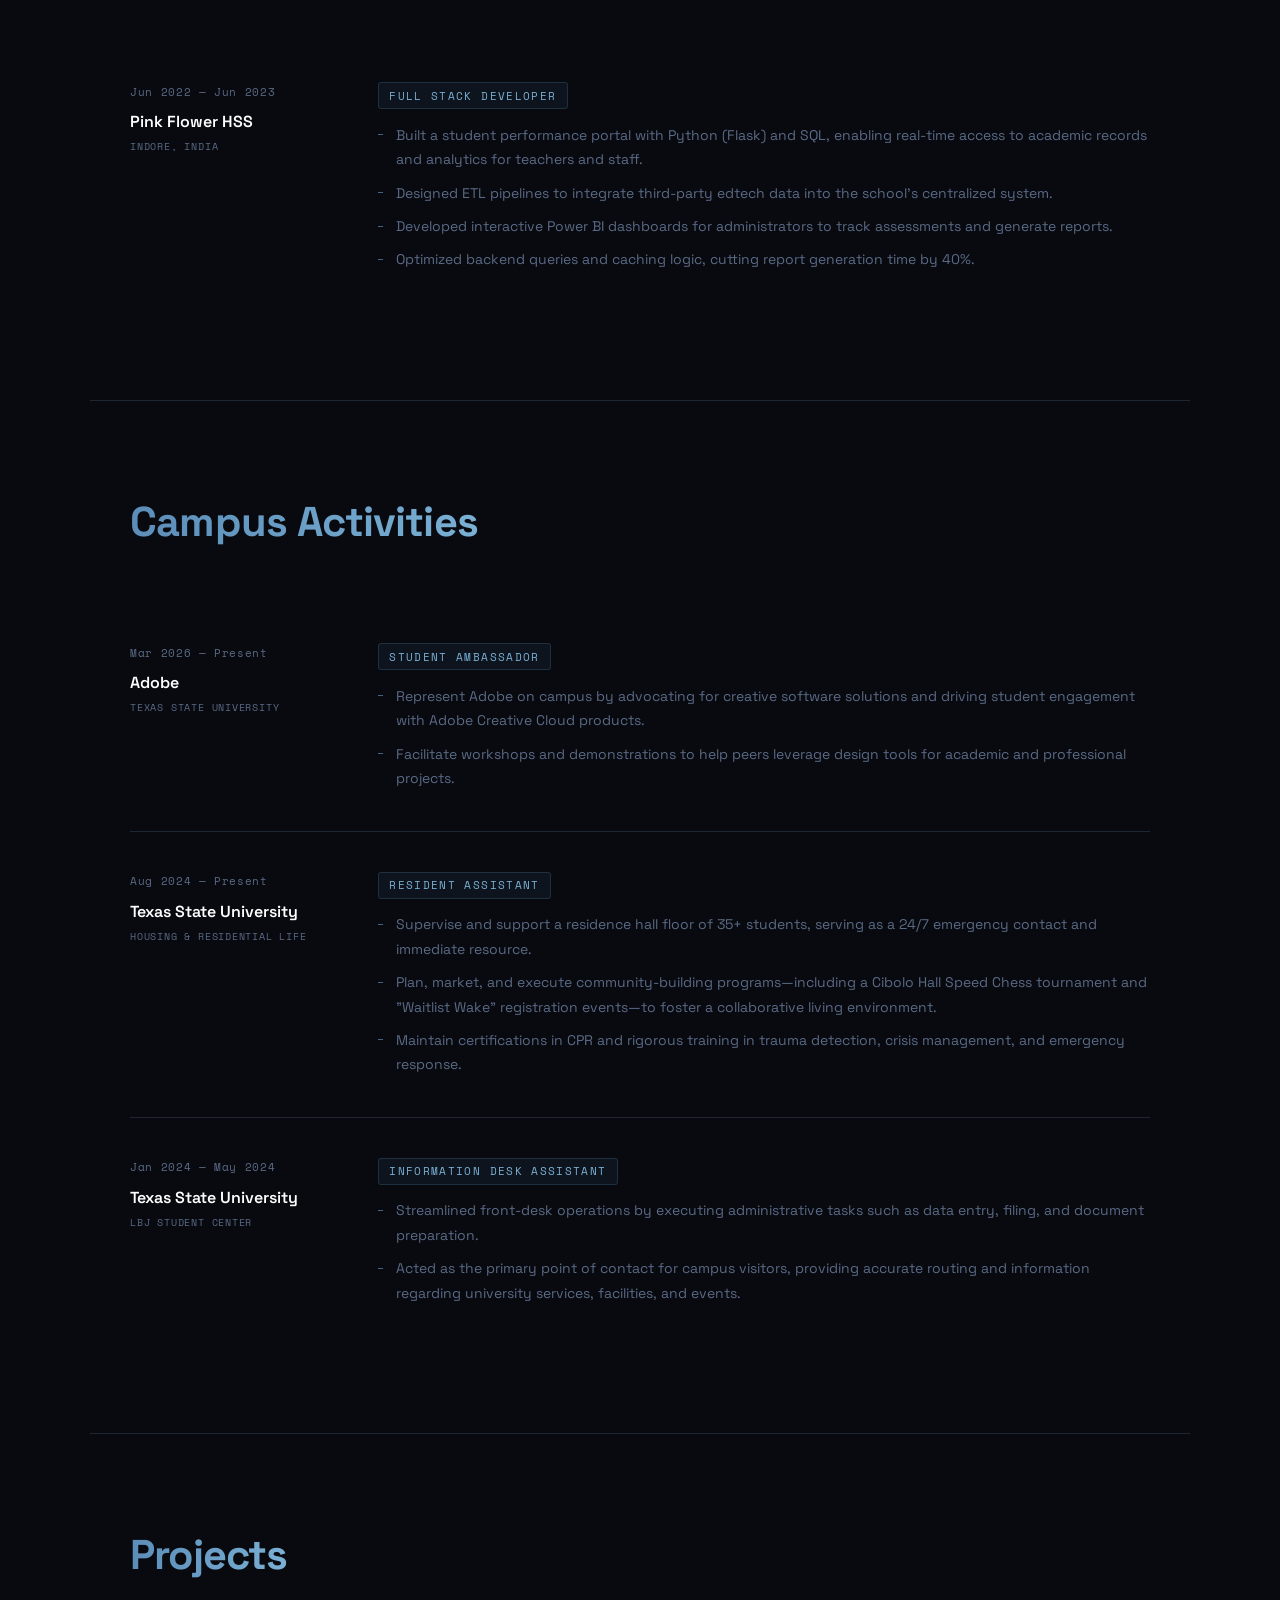
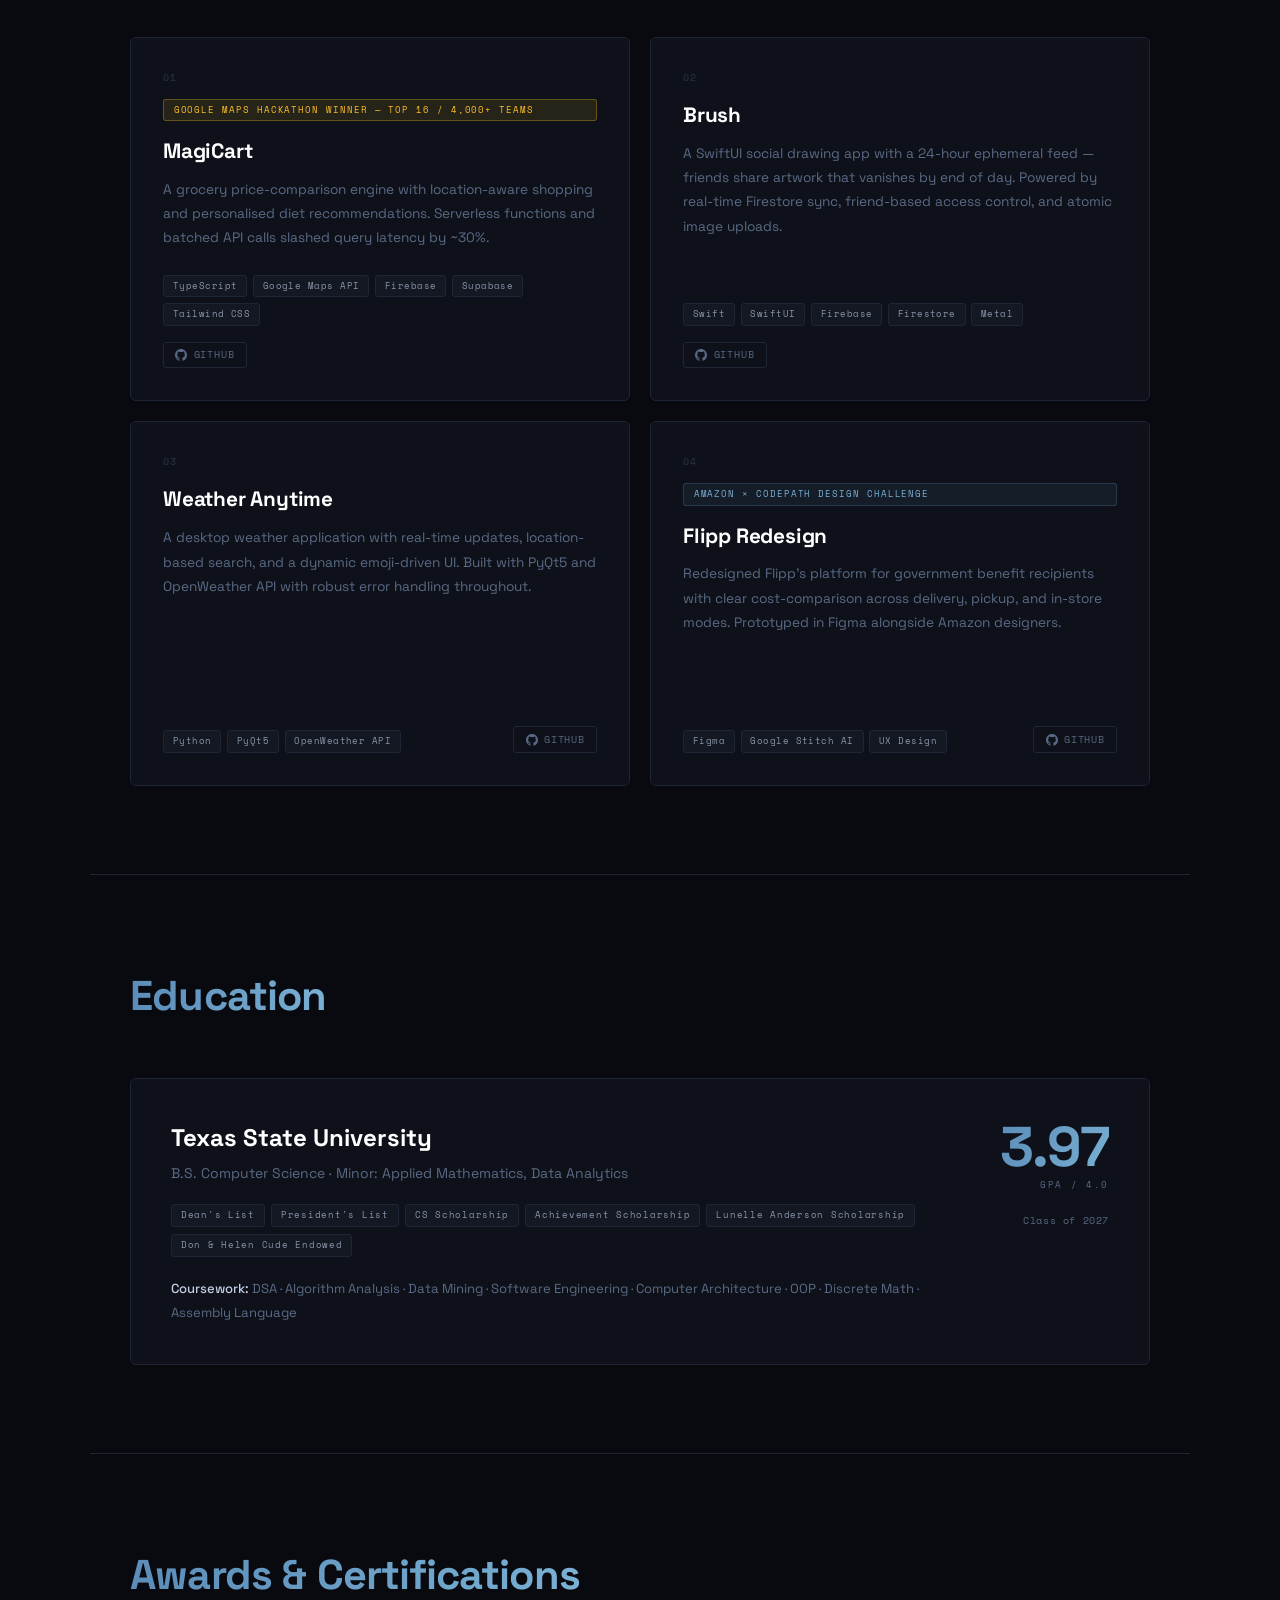
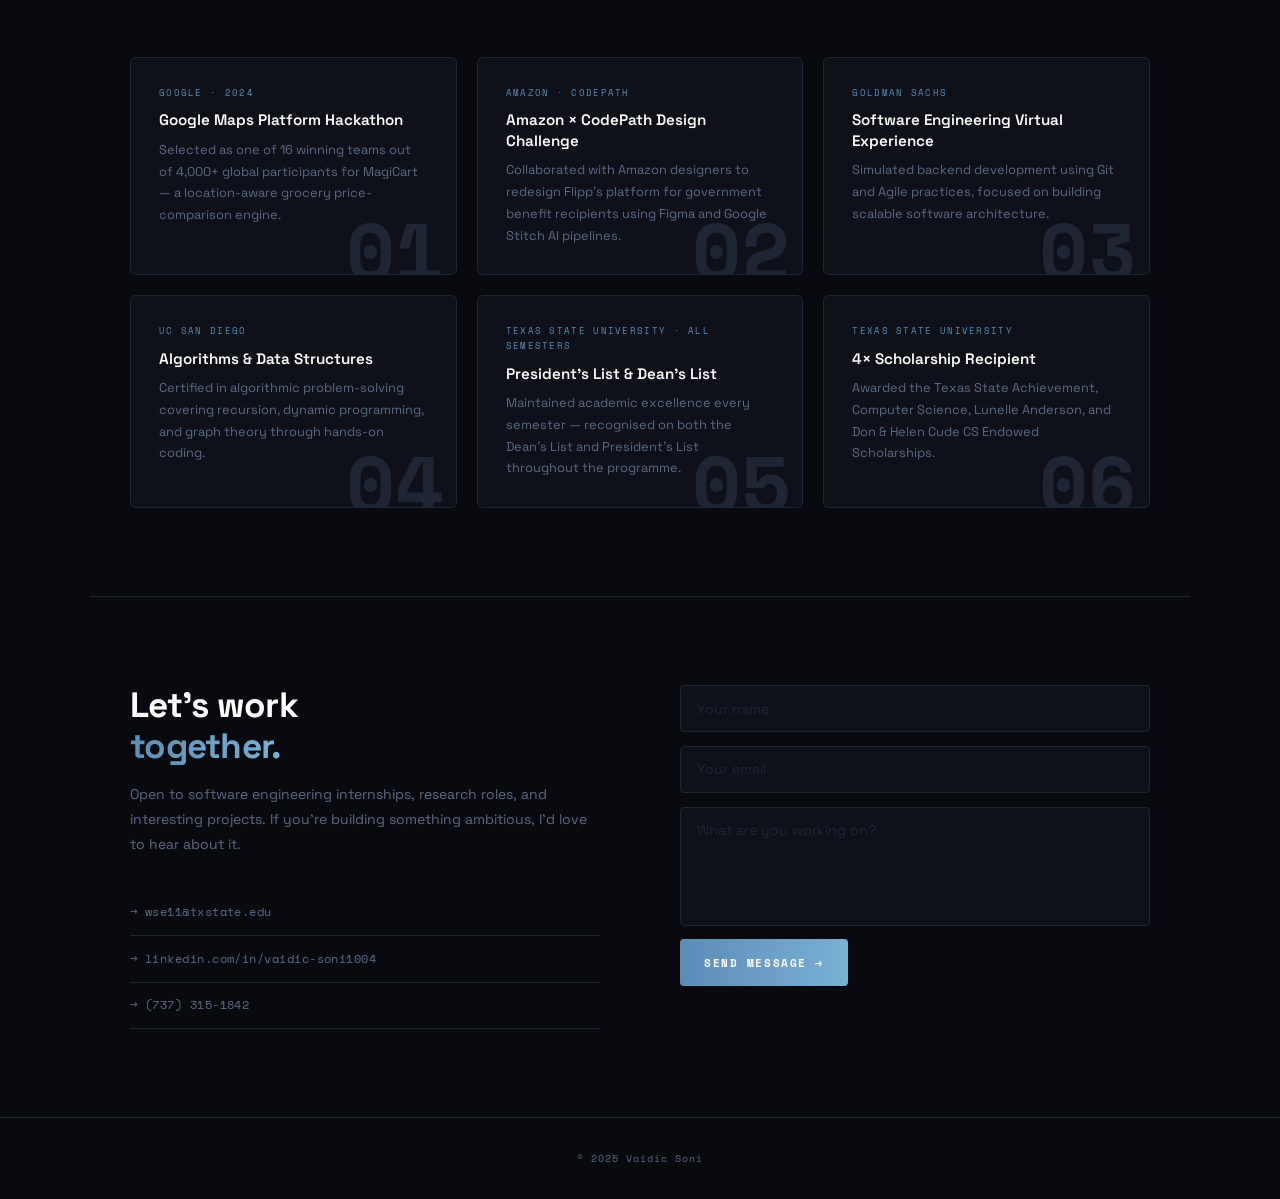
==== commit 8a2095fd: "Removed the robot and updated UI" ====
--- a/index.html
+++ b/index.html
@@ -72,32 +72,6 @@
       <a href="https://github.com/VaidicSoni" target="_blank">GitHub ↗</a>
       <span>San Marcos, TX</span>
     </div>
-
-    <!-- Robot (decorative) -->
-    <div class="robot-wrap" aria-hidden="true">
-      <div class="robot-bubble">404: social life not found</div>
-      <svg class="robot-svg" viewBox="0 0 56 56" fill="none" xmlns="http://www.w3.org/2000/svg">
-        <line x1="28" y1="2" x2="28" y2="10" stroke="#5b8db8" stroke-width="2" stroke-linecap="round"/>
-        <circle cx="28" cy="2" r="2.5" fill="#7ab0d4"/>
-        <rect x="12" y="10" width="32" height="22" rx="5" fill="#141822" stroke="#2a3448" stroke-width="1.5"/>
-        <rect x="17" y="16" width="8" height="5" rx="2" fill="#5b8db8"/>
-        <rect x="31" y="16" width="8" height="5" rx="2" fill="#5b8db8"/>
-        <rect x="18" y="17" width="3" height="2" rx="1" fill="#a0d4f0" opacity="0.9"/>
-        <rect x="32" y="17" width="3" height="2" rx="1" fill="#a0d4f0" opacity="0.9"/>
-        <rect x="19" y="26" width="18" height="3" rx="1.5" fill="#1e2535"/>
-        <rect x="20" y="26.5" width="4" height="2" rx="1" fill="#5b8db8"/>
-        <rect x="26" y="26.5" width="4" height="2" rx="1" fill="#5b8db8"/>
-        <rect x="32" y="26.5" width="4" height="2" rx="1" fill="#5b8db8"/>
-        <rect x="24" y="32" width="8" height="4" rx="2" fill="#1e2535" stroke="#2a3448" stroke-width="1"/>
-        <rect x="10" y="36" width="36" height="16" rx="5" fill="#141822" stroke="#2a3448" stroke-width="1.5"/>
-        <rect x="15" y="40" width="26" height="8" rx="3" fill="#0e1119"/>
-        <circle cx="21" cy="44" r="2.5" fill="#5b8db8" opacity="0.8"/>
-        <circle cx="28" cy="44" r="2.5" fill="#3a7a5a" opacity="0.8"/>
-        <circle cx="35" cy="44" r="2.5" fill="#8a3a5a" opacity="0.8"/>
-        <rect x="2" y="37" width="7" height="12" rx="3.5" fill="#141822" stroke="#2a3448" stroke-width="1.5"/>
-        <rect x="47" y="37" width="7" height="12" rx="3.5" fill="#141822" stroke="#2a3448" stroke-width="1.5"/>
-      </svg>
-    </div>
   </section>
 
   <!-- Skills -->
@@ -207,7 +181,7 @@
 
       <div class="project-card reveal">
         <div class="project-num">01</div>
-        <div class="project-badge">Google Maps Hackathon — Top 16 / 4,000+ teams</div>
+        <div class="project-badge badge-gold">Google Maps Hackathon Winner — Top 16 / 4,000+ teams</div>
         <div class="project-name">MagiCart</div>
         <p class="project-desc">A grocery price-comparison engine with location-aware shopping and personalised diet recommendations. Serverless functions and batched API calls slashed query latency by ~30%.</p>
         <div class="project-footer">
--- a/css/projects.css
+++ b/css/projects.css
@@ -7,6 +7,11 @@
 .project-card:hover::before { opacity: 1; }
 .project-num { font-family: var(--font-mono); font-size: 0.6rem; letter-spacing: 0.14em; color: var(--border2); margin-bottom: 0.85rem; }
 .project-badge { display: inline-block; font-family: var(--font-mono); font-size: 0.58rem; letter-spacing: 0.1em; text-transform: uppercase; padding: 0.18rem 0.6rem; border-radius: 3px; margin-bottom: 0.85rem; color: var(--accent2); background: rgba(91, 141, 184, 0.1); border: 1px solid rgba(91, 141, 184, 0.25); }
+.project-badge.badge-gold {
+  color: #FBBF24; /* A clean, modern gold */
+  background: rgba(251, 191, 36, 0.1);
+  border-color: rgba(251, 191, 36, 0.3);
+}
 .project-name { font-size: 1.3rem; font-weight: 700; color: #fff; margin-bottom: 0.6rem; letter-spacing: -0.01em; }
 .project-desc { font-size: 0.855rem; color: var(--muted); line-height: 1.78; flex: 1; margin-bottom: 1.5rem; }
 .project-stack { display: flex; flex-wrap: wrap; gap: 0.35rem; }
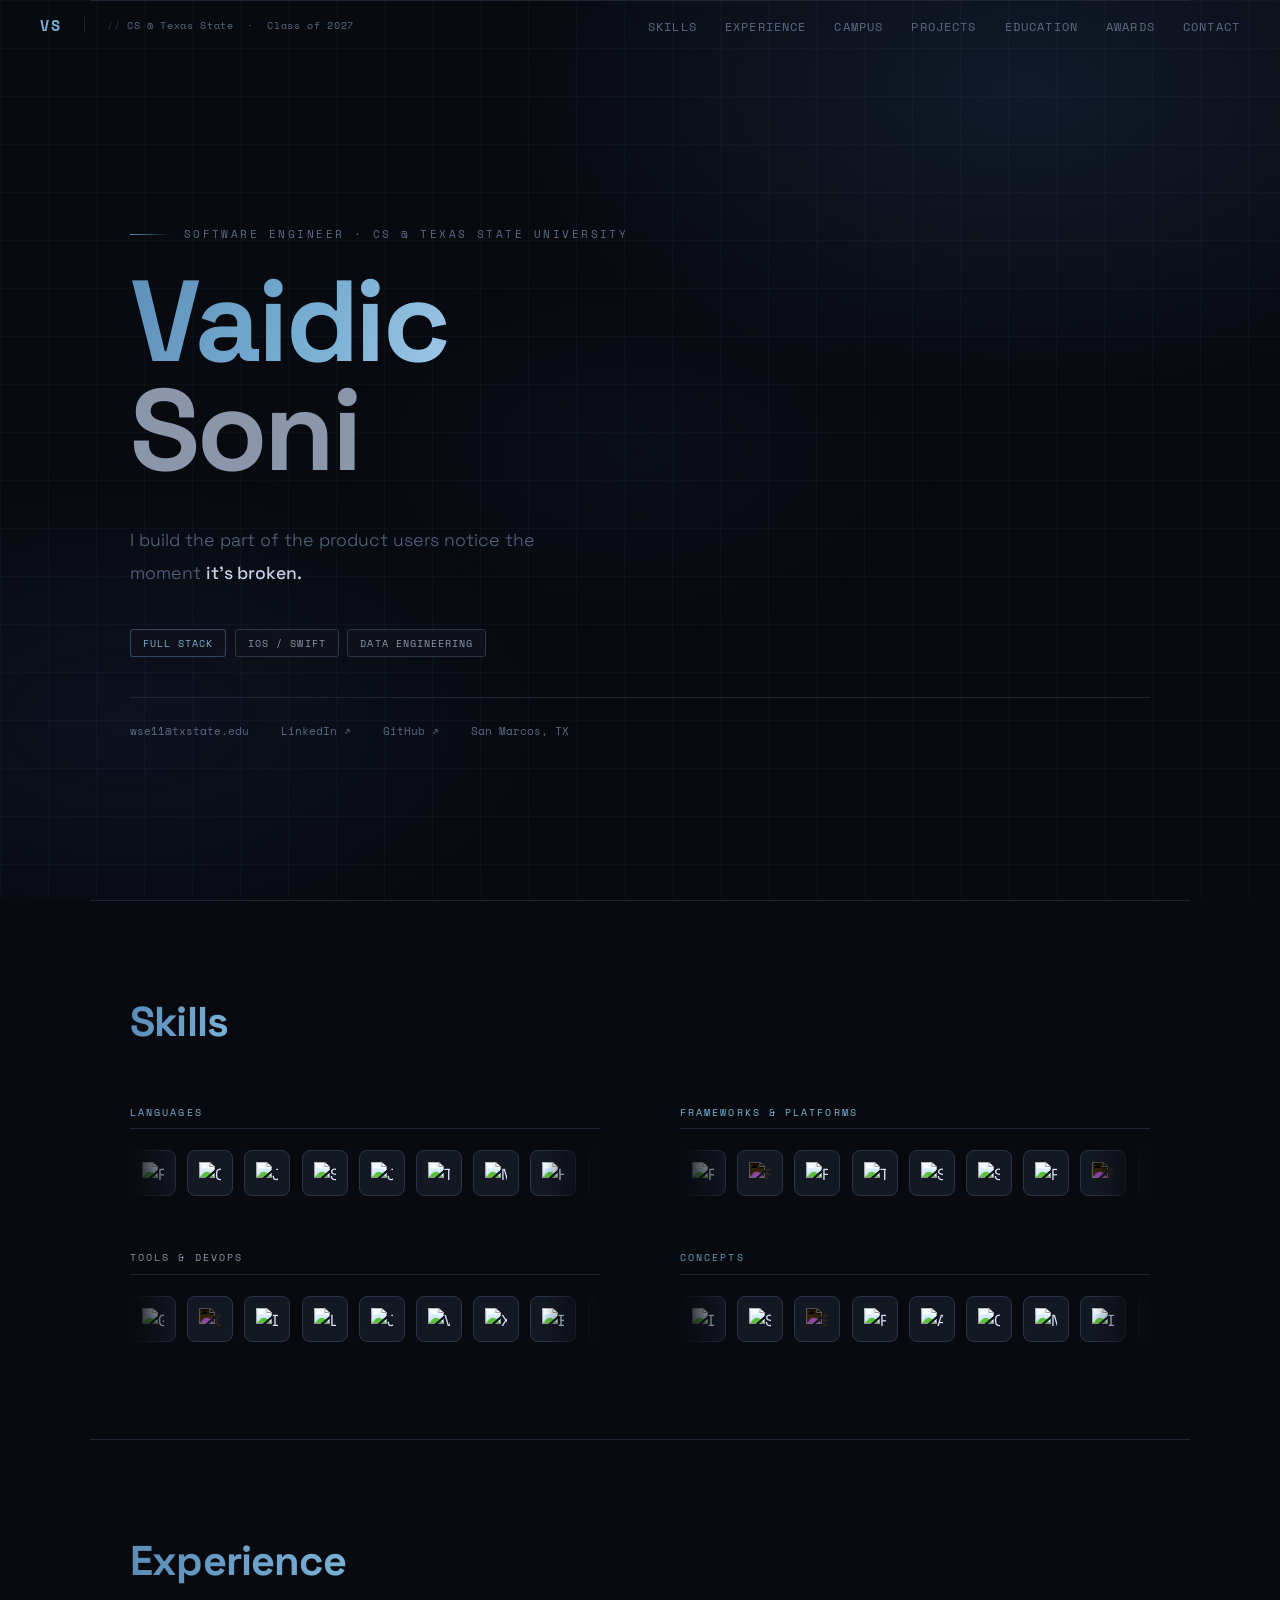
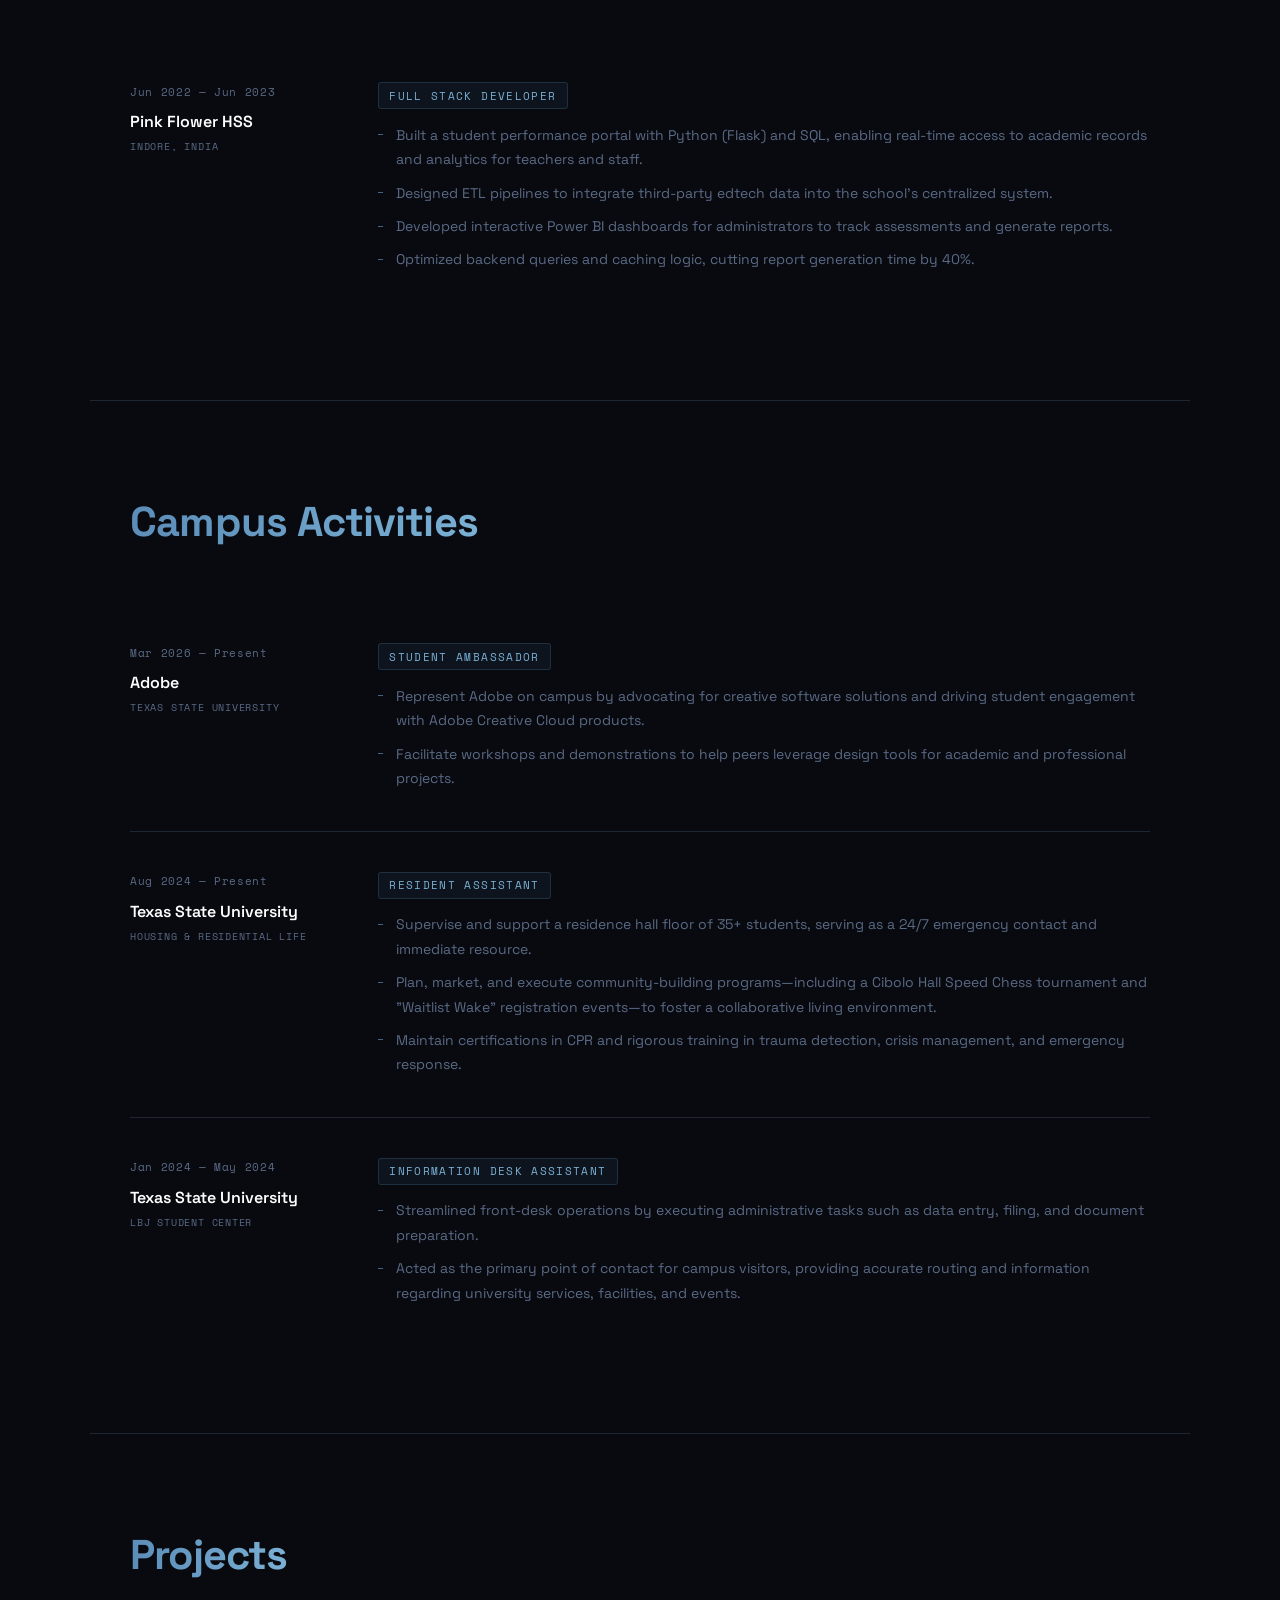
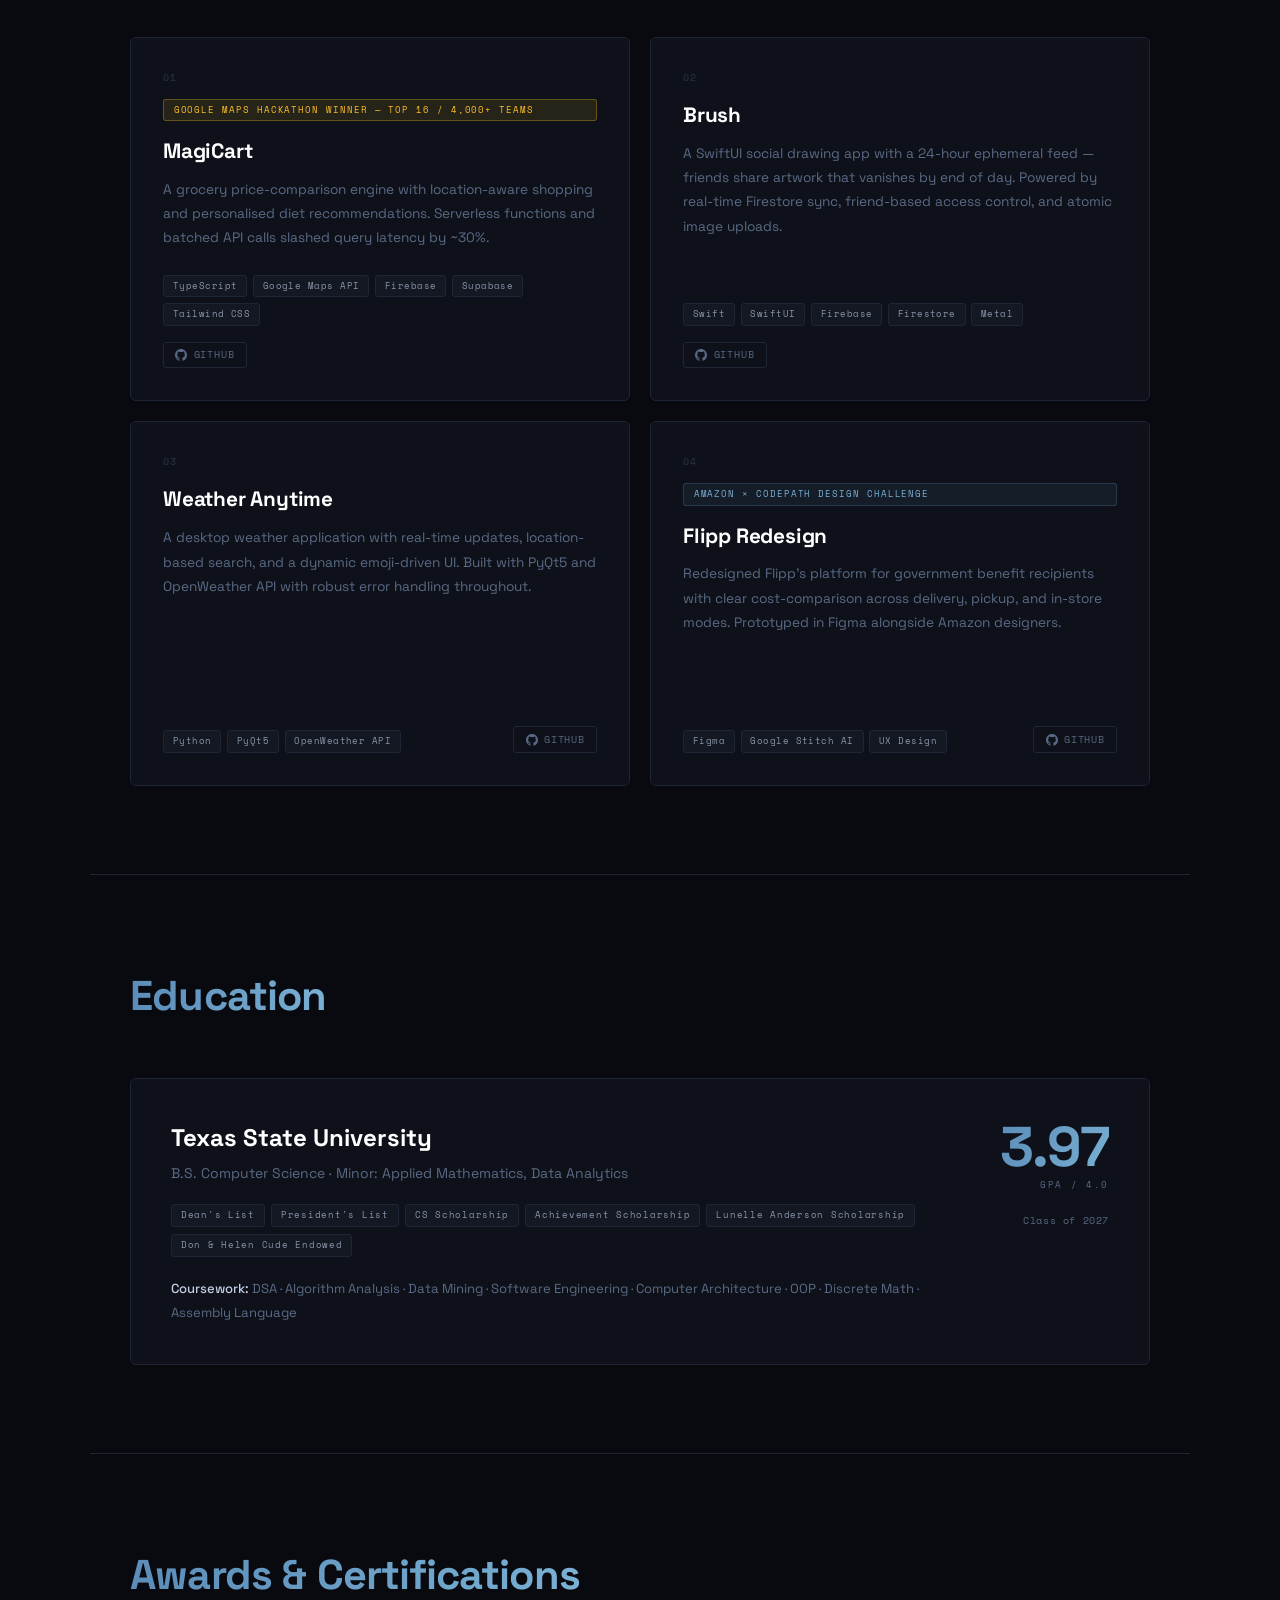
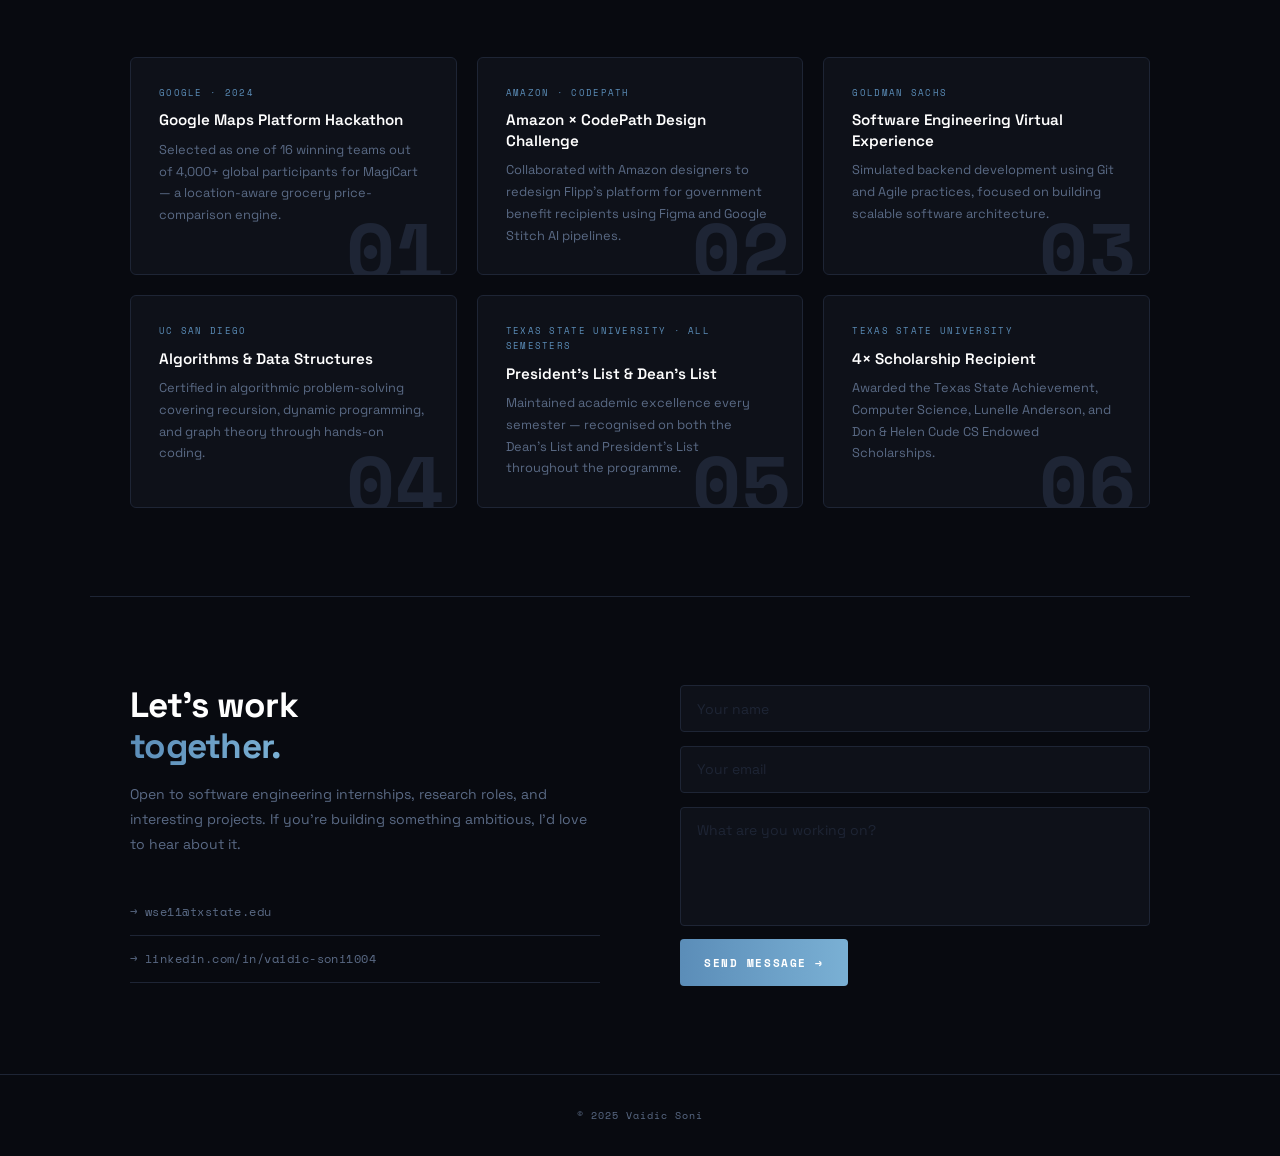
==== commit b3da9f46: "Content changes" ====
--- a/index.html
+++ b/index.html
@@ -58,8 +58,8 @@
       <span class="hi">Vaidic</span><br /><span class="lo">Soni</span>
     </h1>
     <p class="hero-tagline">
-      I build <strong>fast, thoughtful software</strong> — from real-time iOS apps to data pipelines.
-      Passionate about products that solve real problems and scale gracefully.
+      I build the part of the product users notice the moment <strong>it's broken.</strong>
+      
     </p>
     <div class="hero-pills">
       <span class="hero-pill pill-blue">Full Stack</span>
@@ -329,7 +329,6 @@
         <div class="contact-links-list">
           <a href="mailto:wse11@txstate.edu" class="contact-link">→ wse11@txstate.edu</a>
           <a href="https://linkedin.com/in/vaidic-soni1004" target="_blank" class="contact-link">→ linkedin.com/in/vaidic-soni1004</a>
-          <a href="tel:+17373151842" class="contact-link">→ (737) 315-1842</a>
         </div>
       </div>
       <div class="contact-form">
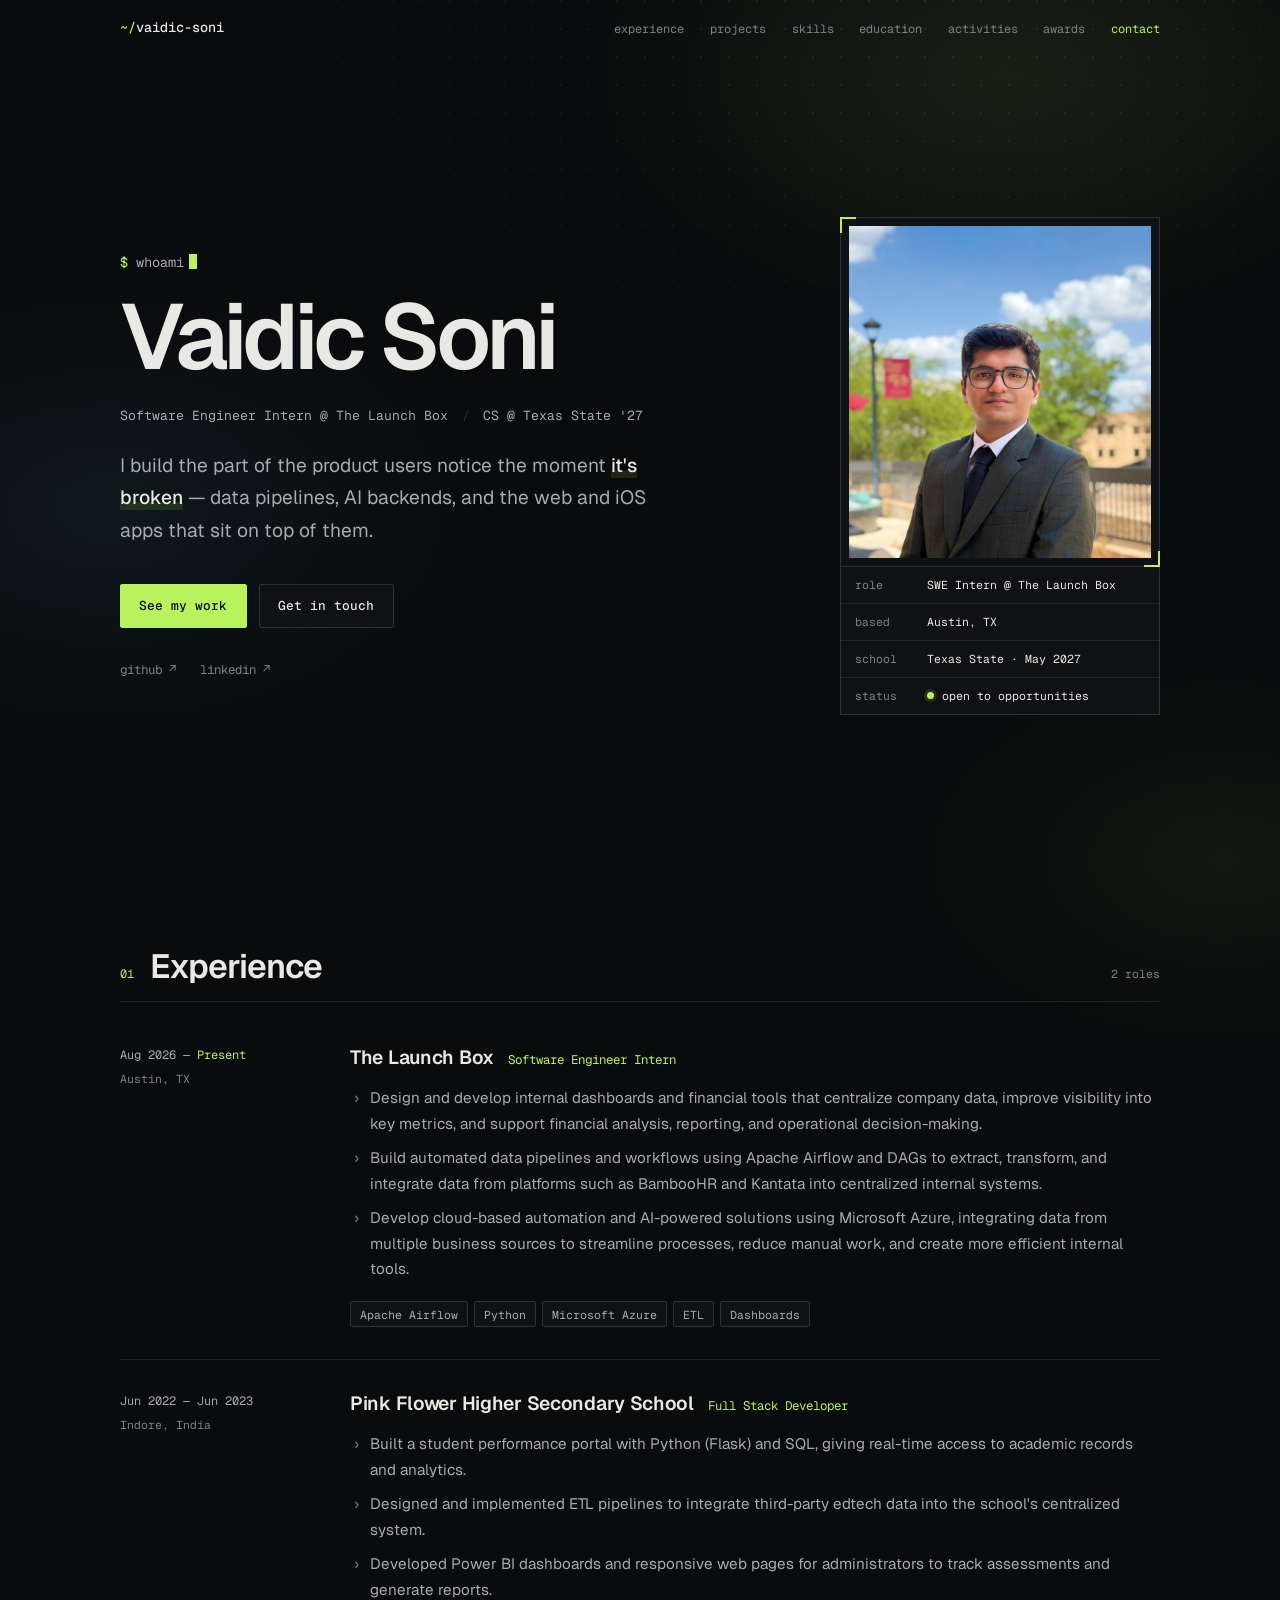
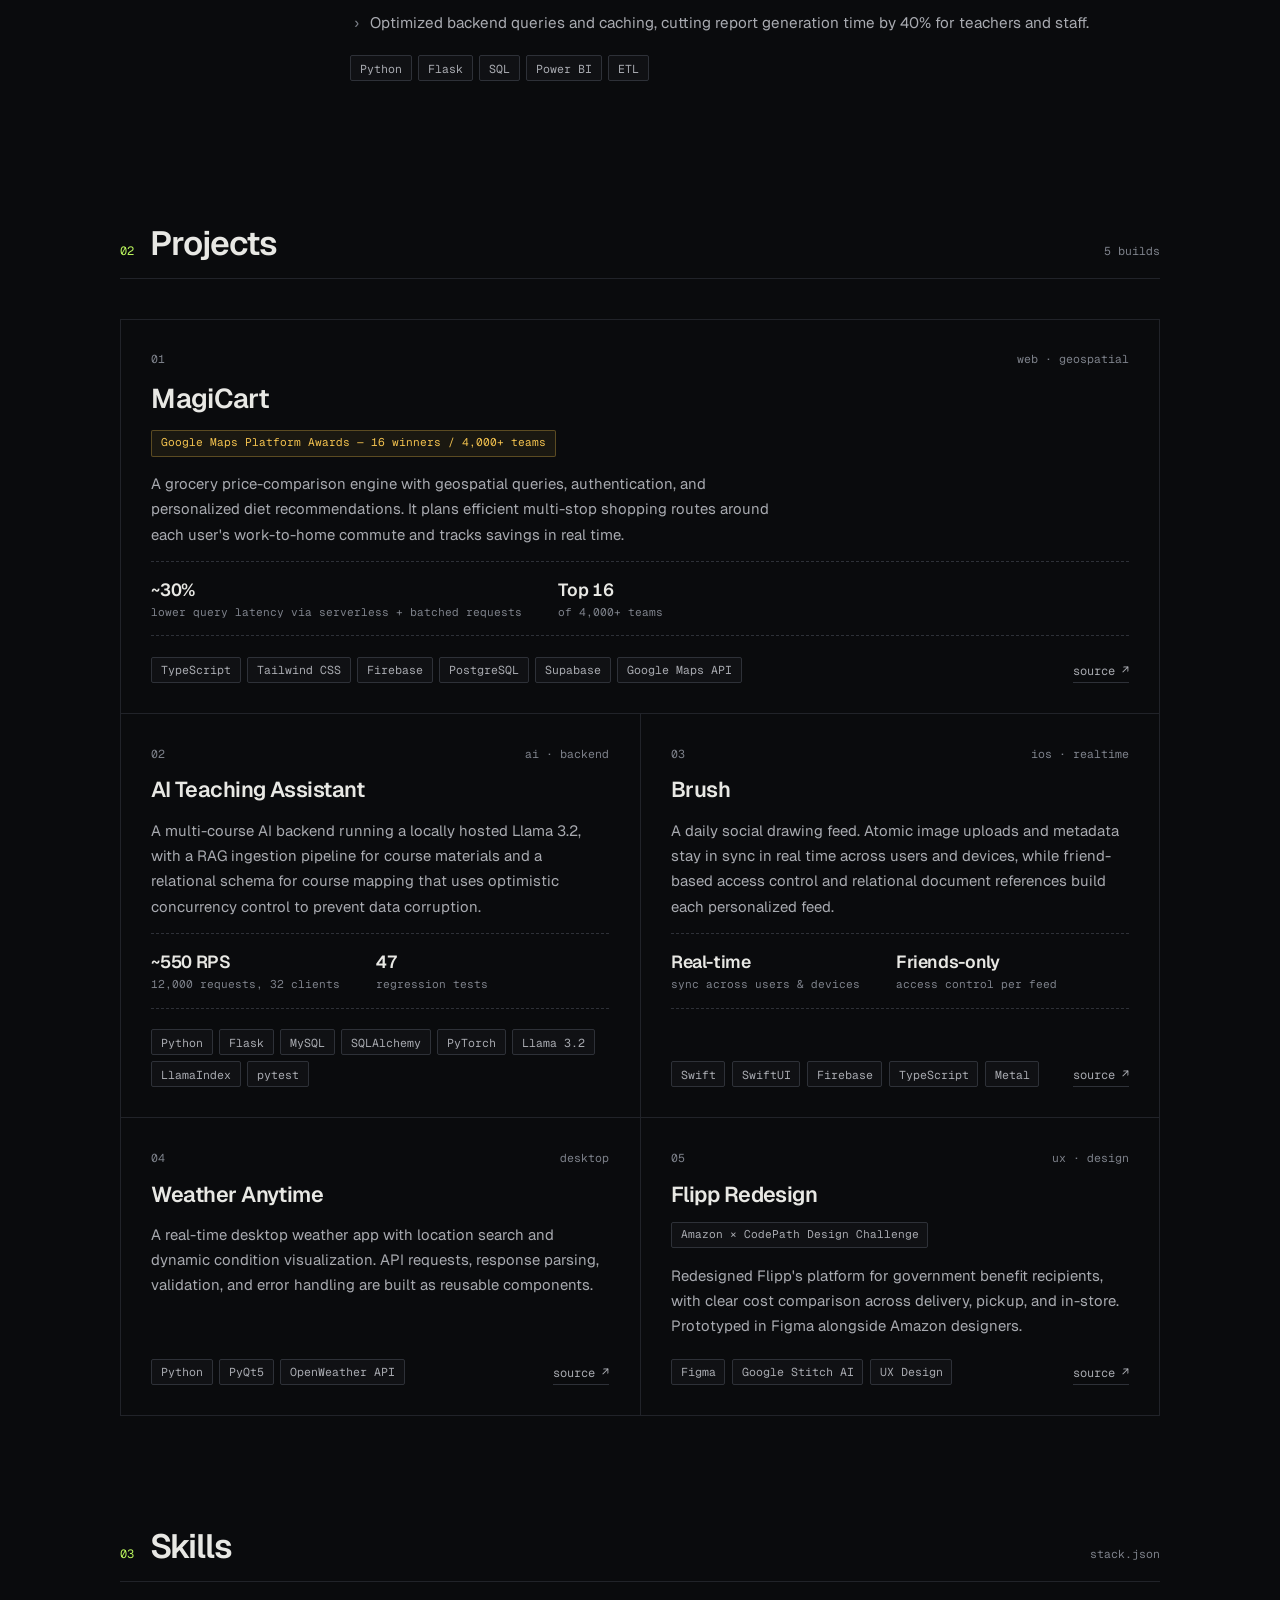
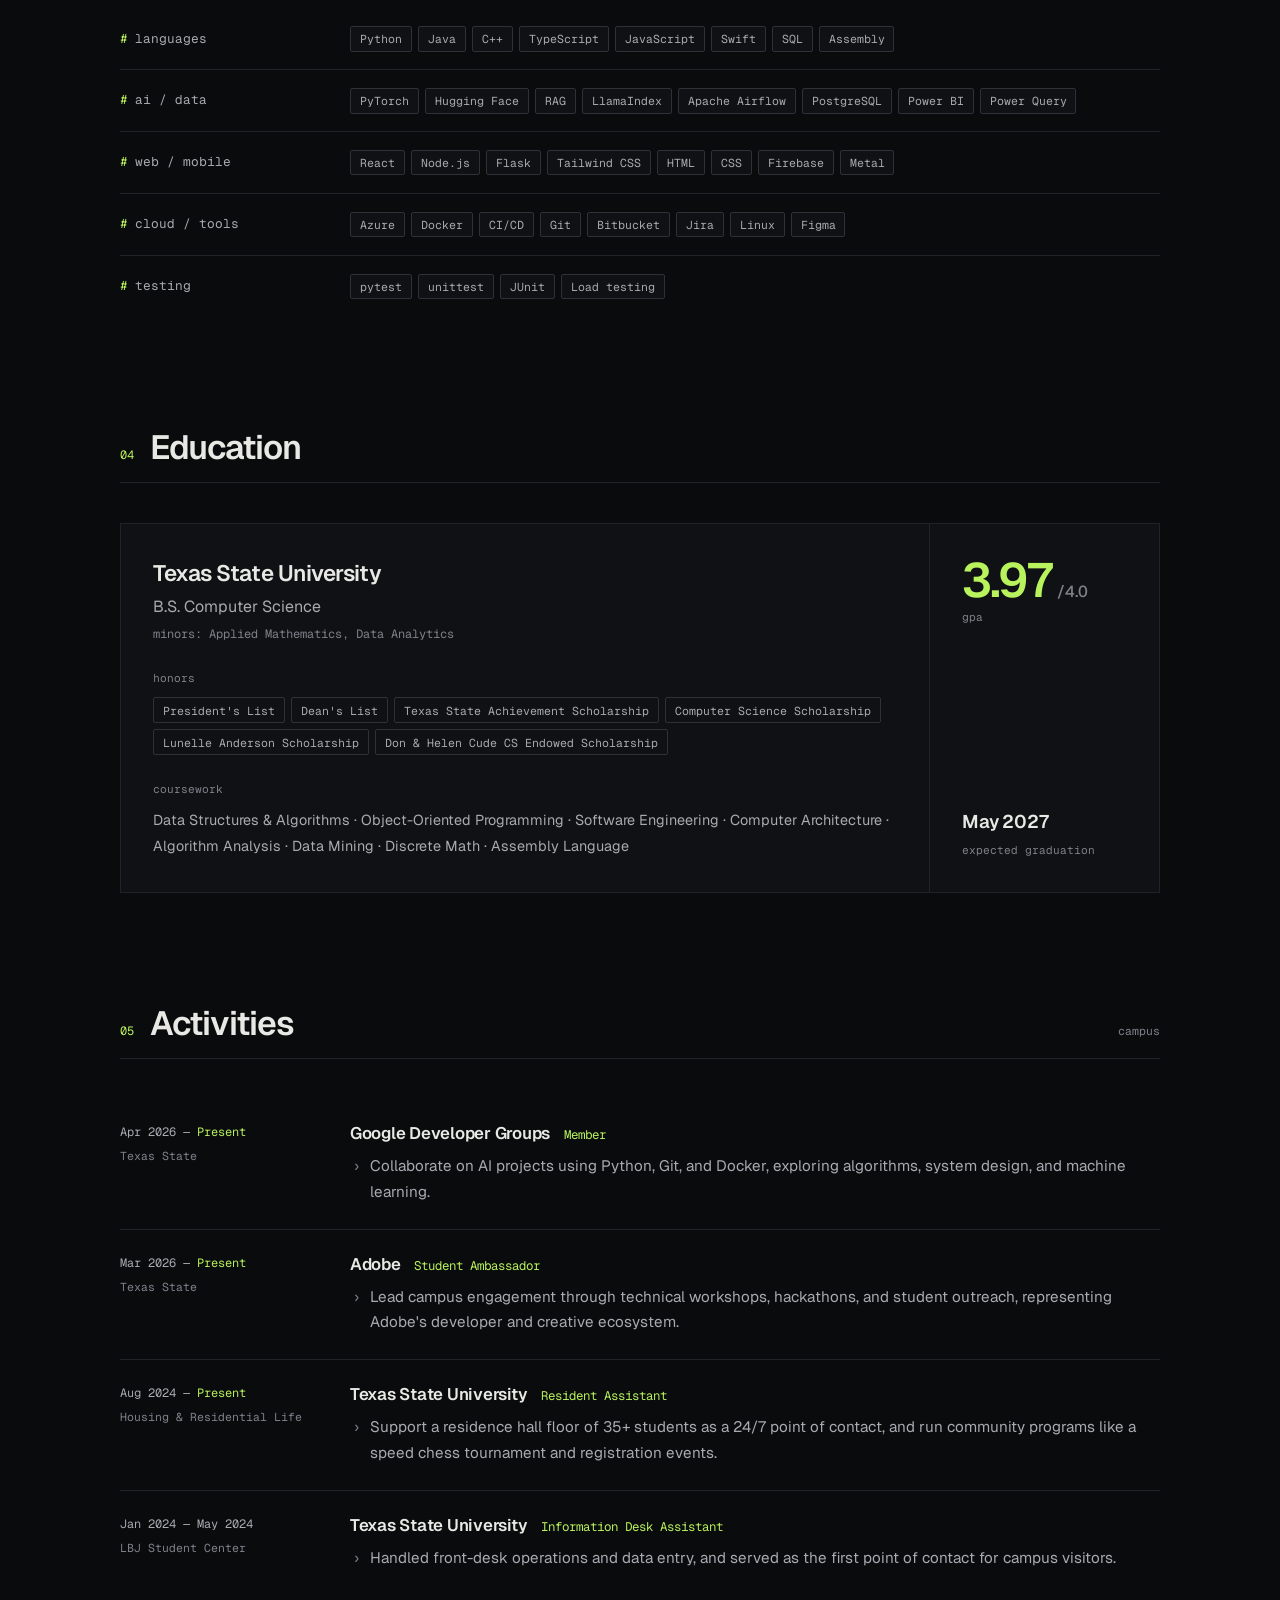
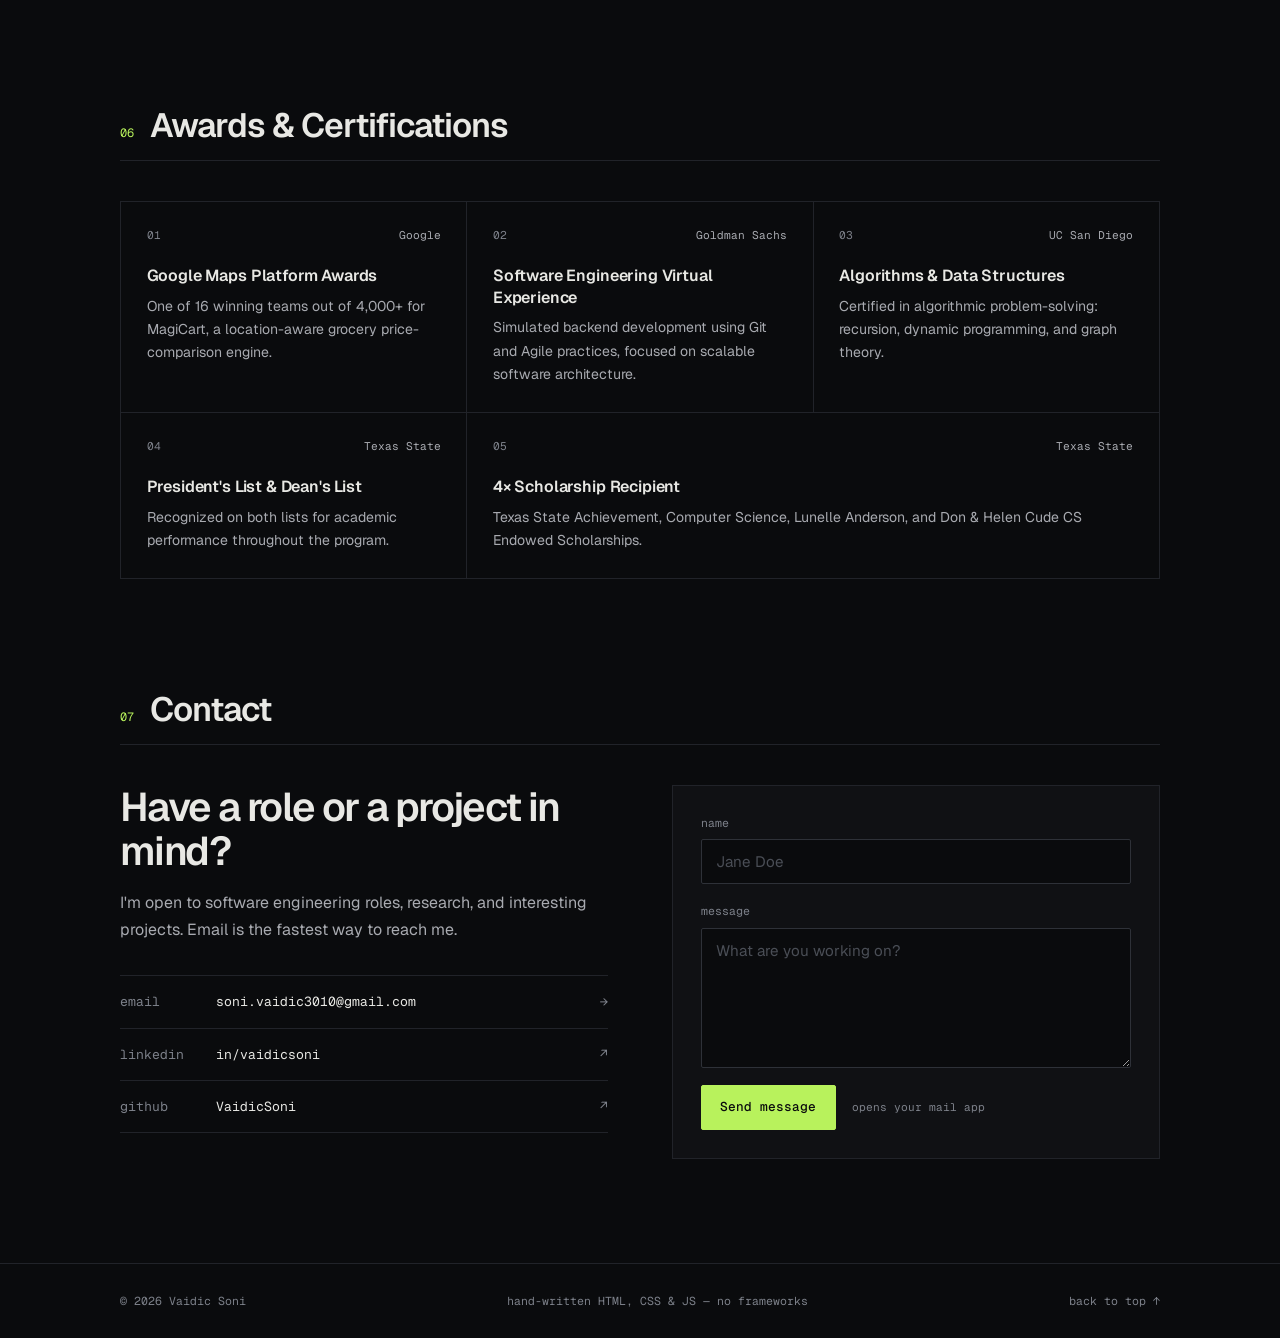
==== commit 992d8809: "Redesign portfolio and update content from resume - New dark technical theme (Geist / Geist Mono, si" ====
--- a/index.html
+++ b/index.html
@@ -4,17 +4,24 @@
   <meta charset="UTF-8" />
   <meta name="viewport" content="width=device-width, initial-scale=1.0" />
   <title>Vaidic Soni — Software Engineer</title>
+  <meta name="description" content="Vaidic Soni — software engineer and Computer Science student at Texas State University. Data pipelines, AI backends, full-stack and iOS." />
+  <meta name="theme-color" content="#0a0b0d" />
+  <meta property="og:title" content="Vaidic Soni — Software Engineer" />
+  <meta property="og:description" content="Data pipelines, AI backends, and the web and iOS apps on top of them." />
+  <meta property="og:image" content="assets/headshot.jpg" />
   <link rel="icon" type="image/png" href="assets/bug.png" />
   <link rel="preconnect" href="https://fonts.googleapis.com" />
-  <link href="https://fonts.googleapis.com/css2?family=Space+Grotesk:wght@300;400;500;600;700&family=Space+Mono:wght@400;700&display=swap" rel="stylesheet" />
+  <link rel="preconnect" href="https://fonts.gstatic.com" crossorigin />
+  <link href="https://fonts.googleapis.com/css2?family=Geist:wght@400;500;600;700&family=Geist+Mono:wght@400;500&display=swap" rel="stylesheet" />
+  <script>document.documentElement.classList.add('js');</script>
   <link rel="stylesheet" href="css/reset.css" />
   <link rel="stylesheet" href="css/variables.css" />
   <link rel="stylesheet" href="css/base.css" />
   <link rel="stylesheet" href="css/nav.css" />
   <link rel="stylesheet" href="css/hero.css" />
-  <link rel="stylesheet" href="css/skills.css" />
   <link rel="stylesheet" href="css/experience.css" />
   <link rel="stylesheet" href="css/projects.css" />
+  <link rel="stylesheet" href="css/skills.css" />
   <link rel="stylesheet" href="css/education.css" />
   <link rel="stylesheet" href="css/achievements.css" />
   <link rel="stylesheet" href="css/contact.css" />
@@ -23,329 +30,503 @@
 </head>
 <body>
 
-  <!-- Animated Background -->
-  <div class="bg-canvas">
-    <div class="particles" id="particles"></div>
-  </div>
+  <div class="bg-glow" aria-hidden="true"></div>
+  <div class="bg-grid" aria-hidden="true"></div>
 
   <!-- Navigation -->
   <nav id="main-nav">
-    <div class="nav-left">
-      <a href="#" class="nav-logo">VS</a>
-      <div class="nav-divider"></div>
-      <div class="nav-meta"><span>//</span> CS @ Texas State &nbsp;·&nbsp; Class of 2027</div>
-    </div>
-    <div class="mobile-menu-btn" id="mobile-menu-btn" aria-label="Toggle menu">
-      <span></span>
-      <span></span>
-      <span></span>
-    </div>
-    <ul class="nav-links" id="nav-links">
-      <li><a href="#skills">Skills</a></li>
-      <li><a href="#experience">Experience</a></li>
-      <li><a href="#campus-activities">Campus</a></li>
-      <li><a href="#projects">Projects</a></li>
-      <li><a href="#education">Education</a></li>
-      <li><a href="#achievements">Awards</a></li>
-      <li><a href="#contact">Contact</a></li>
-    </ul>
+    <div class="nav-inner">
+      <a href="#top" class="nav-logo"><span class="accent">~/</span>vaidic-soni</a>
+      <button class="mobile-menu-btn" id="mobile-menu-btn" aria-label="Toggle menu" aria-expanded="false" aria-controls="nav-links">
+        <span></span>
+        <span></span>
+      </button>
+      <ul class="nav-links" id="nav-links">
+        <li><a href="#experience">experience</a></li>
+        <li><a href="#projects">projects</a></li>
+        <li><a href="#skills">skills</a></li>
+        <li><a href="#education">education</a></li>
+        <li><a href="#activities">activities</a></li>
+        <li><a href="#awards">awards</a></li>
+        <li><a href="#contact">contact</a></li>
+      </ul>
+    </div>
   </nav>
 
   <!-- Hero -->
-  <section id="hero">
-    <div class="hero-eyebrow">Software Engineer · CS @ Texas State University</div>
-    <h1 class="hero-name">
-      <span class="hi">Vaidic</span><br /><span class="lo">Soni</span>
-    </h1>
-    <p class="hero-tagline">
-      I build the part of the product users notice the moment <strong>it's broken.</strong>
-      
-    </p>
-    <div class="hero-pills">
-      <span class="hero-pill pill-blue">Full Stack</span>
-      <span class="hero-pill">iOS / Swift</span>
-      <span class="hero-pill">Data Engineering</span>
-    </div>
-    <div class="hero-meta">
-      <a href="mailto:wse11@txstate.edu">wse11@txstate.edu</a>
-      <a href="https://linkedin.com/in/vaidic-soni1004" target="_blank">LinkedIn ↗</a>
-      <a href="https://github.com/VaidicSoni" target="_blank">GitHub ↗</a>
-      <span>San Marcos, TX</span>
+  <header id="top" class="hero">
+    <div class="hero-text">
+      <p class="hero-prompt"><span class="accent">$</span> whoami<span class="cursor" aria-hidden="true"></span></p>
+      <h1 class="hero-name">Vaidic Soni</h1>
+      <p class="hero-role"><span>Software Engineer Intern @ The Launch Box</span> <span class="sep">/</span> <span>CS @ Texas State '27</span></p>
+      <p class="hero-tagline">
+        I build the part of the product users notice the moment <strong>it's broken</strong> — data pipelines,
+        AI backends, and the web and iOS apps that sit on top of them.
+      </p>
+      <div class="hero-actions">
+        <a href="#projects" class="btn btn-primary">See my work</a>
+        <a href="#contact" class="btn">Get in touch</a>
+      </div>
+      <ul class="hero-links">
+        <li><a href="https://github.com/VaidicSoni" target="_blank" rel="noopener">github ↗</a></li>
+        <li><a href="https://www.linkedin.com/in/vaidicsoni" target="_blank" rel="noopener">linkedin ↗</a></li>
+      </ul>
+    </div>
+
+    <figure class="hero-photo">
+      <div class="photo-frame">
+        <img src="assets/headshot.jpg" alt="Portrait of Vaidic Soni" width="800" height="986" />
+      </div>
+      <figcaption>
+        <dl class="spec">
+          <div><dt>role</dt><dd>SWE Intern @ The Launch Box</dd></div>
+          <div><dt>based</dt><dd>Austin, TX</dd></div>
+          <div><dt>school</dt><dd>Texas State · May 2027</dd></div>
+          <div><dt>status</dt><dd><span class="status-dot" aria-hidden="true"></span>open to opportunities</dd></div>
+        </dl>
+      </figcaption>
+    </figure>
+  </header>
+
+
+  <!-- Experience -->
+  <section id="experience">
+    <div class="section-head">
+      <span class="section-index">01</span>
+      <h2 class="section-title">Experience</h2>
+      <span class="section-meta">2 roles</span>
+    </div>
+    <div class="exp-list">
+
+      <article class="exp-item reveal">
+        <div class="exp-left">
+          <div class="exp-dates">Aug 2026 — <span class="now">Present</span></div>
+          <div class="exp-location">Austin, TX</div>
+        </div>
+        <div class="exp-right">
+          <div class="exp-head">
+            <h3 class="exp-company">The Launch Box</h3>
+            <span class="exp-role">Software Engineer Intern</span>
+          </div>
+          <ul class="exp-bullets">
+            <li>Design and develop internal dashboards and financial tools that centralize company data, improve visibility into key metrics,
+and support financial analysis, reporting, and operational decision-making.</li>
+            <li>Build automated data pipelines and workflows using Apache Airflow and DAGs to extract, transform, and integrate data from platforms such as BambooHR and Kantata into centralized internal systems.</li>
+            <li>Develop cloud-based automation and AI-powered solutions using Microsoft Azure, integrating data from multiple business sources to streamline processes, reduce manual work, and create more efficient internal tools.</li>
+          </ul>
+          <ul class="tag-list">
+            <li>Apache Airflow</li>
+            <li>Python</li>
+            <li>Microsoft Azure</li>
+            <li>ETL</li>
+            <li>Dashboards</li>
+          </ul>
+        </div>
+      </article>
+
+      <article class="exp-item reveal">
+        <div class="exp-left">
+          <div class="exp-dates">Jun 2022 — Jun 2023</div>
+          <div class="exp-location">Indore, India</div>
+        </div>
+        <div class="exp-right">
+          <div class="exp-head">
+            <h3 class="exp-company">Pink Flower Higher Secondary School</h3>
+            <span class="exp-role">Full Stack Developer</span>
+          </div>
+          <ul class="exp-bullets">
+            <li>Built a student performance portal with Python (Flask) and SQL, giving real-time access to academic records and analytics.</li>
+            <li>Designed and implemented ETL pipelines to integrate third-party edtech data into the school's centralized system.</li>
+            <li>Developed Power BI dashboards and responsive web pages for administrators to track assessments and generate reports.</li>
+            <li>Optimized backend queries and caching, cutting report generation time by 40% for teachers and staff.</li>
+          </ul>
+          <ul class="tag-list">
+            <li>Python</li>
+            <li>Flask</li>
+            <li>SQL</li>
+            <li>Power BI</li>
+            <li>ETL</li>
+          </ul>
+        </div>
+      </article>
+
+    </div>
+  </section>
+
+  <!-- Projects -->
+  <section id="projects">
+    <div class="section-head">
+      <span class="section-index">02</span>
+      <h2 class="section-title">Projects</h2>
+      <span class="section-meta">5 builds</span>
+    </div>
+    <div class="project-list">
+
+      <article class="project featured reveal">
+        <div class="project-top"><span>01</span><span>web · geospatial</span></div>
+        <h3 class="project-name">MagiCart</h3>
+        <div class="project-badge">Google Maps Platform Awards — 16 winners / 4,000+ teams</div>
+        <p class="project-desc">A grocery price-comparison engine with geospatial queries, authentication, and personalized diet recommendations. It plans efficient multi-stop shopping routes around each user's work-to-home commute and tracks savings in real time.</p>
+        <dl class="project-metrics">
+          <div><dt>~30%</dt><dd>lower query latency via serverless + batched requests</dd></div>
+          <div><dt>Top 16</dt><dd>of 4,000+ teams</dd></div>
+        </dl>
+        <div class="project-footer">
+          <ul class="tag-list">
+            <li>TypeScript</li>
+            <li>Tailwind CSS</li>
+            <li>Firebase</li>
+            <li>PostgreSQL</li>
+            <li>Supabase</li>
+            <li>Google Maps API</li>
+          </ul>
+          <a href="https://github.com/Meidad-T/MagiCart-AI" target="_blank" rel="noopener" class="project-link">source ↗</a>
+        </div>
+      </article>
+
+      <article class="project reveal">
+        <div class="project-top"><span>02</span><span>ai · backend</span></div>
+        <h3 class="project-name">AI Teaching Assistant</h3>
+        <p class="project-desc">A multi-course AI backend running a locally hosted Llama 3.2, with a RAG ingestion pipeline for course materials and a relational schema for course mapping that uses optimistic concurrency control to prevent data corruption.</p>
+        <dl class="project-metrics">
+          <div><dt>~550 RPS</dt><dd>12,000 requests, 32 clients</dd></div>
+          <div><dt>47</dt><dd>regression tests</dd></div>
+        </dl>
+        <div class="project-footer">
+          <ul class="tag-list">
+            <li>Python</li>
+            <li>Flask</li>
+            <li>MySQL</li>
+            <li>SQLAlchemy</li>
+            <li>PyTorch</li>
+            <li>Llama 3.2</li>
+            <li>LlamaIndex</li>
+            <li>pytest</li>
+          </ul>
+        </div>
+      </article>
+
+      <article class="project reveal">
+        <div class="project-top"><span>03</span><span>ios · realtime</span></div>
+        <h3 class="project-name">Brush</h3>
+        <p class="project-desc">A daily social drawing feed. Atomic image uploads and metadata stay in sync in real time across users and devices, while friend-based access control and relational document references build each personalized feed.</p>
+        <dl class="project-metrics">
+          <div><dt>Real-time</dt><dd>sync across users &amp; devices</dd></div>
+          <div><dt>Friends-only</dt><dd>access control per feed</dd></div>
+        </dl>
+        <div class="project-footer">
+          <ul class="tag-list">
+            <li>Swift</li>
+            <li>SwiftUI</li>
+            <li>Firebase</li>
+            <li>TypeScript</li>
+            <li>Metal</li>
+          </ul>
+          <a href="https://github.com/VaidicSoni/bRUSH" target="_blank" rel="noopener" class="project-link">source ↗</a>
+        </div>
+      </article>
+
+      <article class="project reveal">
+        <div class="project-top"><span>04</span><span>desktop</span></div>
+        <h3 class="project-name">Weather Anytime</h3>
+        <p class="project-desc">A real-time desktop weather app with location search and dynamic condition visualization. API requests, response parsing, validation, and error handling are built as reusable components.</p>
+        <div class="project-footer">
+          <ul class="tag-list">
+            <li>Python</li>
+            <li>PyQt5</li>
+            <li>OpenWeather API</li>
+          </ul>
+          <a href="https://github.com/VaidicSoni/Weather-Anytime" target="_blank" rel="noopener" class="project-link">source ↗</a>
+        </div>
+      </article>
+
+      <article class="project reveal">
+        <div class="project-top"><span>05</span><span>ux · design</span></div>
+        <h3 class="project-name">Flipp Redesign</h3>
+        <div class="project-badge badge-plain">Amazon × CodePath Design Challenge</div>
+        <p class="project-desc">Redesigned Flipp's platform for government benefit recipients, with clear cost comparison across delivery, pickup, and in-store. Prototyped in Figma alongside Amazon designers.</p>
+        <div class="project-footer">
+          <ul class="tag-list">
+            <li>Figma</li>
+            <li>Google Stitch AI</li>
+            <li>UX Design</li>
+          </ul>
+          <a href="https://github.com/KelvinMathew2004/AmazonNext-Design-Challenge" target="_blank" rel="noopener" class="project-link">source ↗</a>
+        </div>
+      </article>
+
     </div>
   </section>
 
   <!-- Skills -->
   <section id="skills">
-    <h2 class="section-title"><span>Skills</span></h2>
-    <div class="skills-categories">
-      <div class="skill-category cat-lang reveal">
-        <div class="skill-category-title">Languages</div>
-        <div class="orbit-track"><div class="orbit-pad"><div class="orbit-inner" id="lang-orbit"></div></div></div>
-      </div>
-      <div class="skill-category cat-frame reveal">
-        <div class="skill-category-title">Frameworks & Platforms</div>
-        <div class="orbit-track"><div class="orbit-pad"><div class="orbit-inner rev" id="frame-orbit"></div></div></div>
-      </div>
-      <div class="skill-category cat-tools reveal">
-        <div class="skill-category-title">Tools & DevOps</div>
-        <div class="orbit-track"><div class="orbit-pad"><div class="orbit-inner" id="tools-orbit"></div></div></div>
-      </div>
-      <div class="skill-category cat-concepts reveal">
-        <div class="skill-category-title">Concepts</div>
-        <div class="orbit-track"><div class="orbit-pad"><div class="orbit-inner rev" id="concepts-orbit"></div></div></div>
-      </div>
-    </div>
-  </section>
-
-  <!-- Experience -->
-  <section id="experience">
-    <h2 class="section-title"><span>Experience</span></h2>
-    <div class="exp-timeline">
-      <div class="exp-item reveal">
+    <div class="section-head">
+      <span class="section-index">03</span>
+      <h2 class="section-title">Skills</h2>
+      <span class="section-meta">stack.json</span>
+    </div>
+    <div class="skills-table">
+      <div class="skill-row reveal">
+        <div class="skill-key">languages</div>
+        <ul class="tag-list">
+          <li>Python</li>
+          <li>Java</li>
+          <li>C++</li>
+          <li>TypeScript</li>
+          <li>JavaScript</li>
+          <li>Swift</li>
+          <li>SQL</li>
+          <li>Assembly</li>
+        </ul>
+      </div>
+      <div class="skill-row reveal">
+        <div class="skill-key">ai / data</div>
+        <ul class="tag-list">
+          <li>PyTorch</li>
+          <li>Hugging Face</li>
+          <li>RAG</li>
+          <li>LlamaIndex</li>
+          <li>Apache Airflow</li>
+          <li>PostgreSQL</li>
+          <li>Power BI</li>
+          <li>Power Query</li>
+        </ul>
+      </div>
+      <div class="skill-row reveal">
+        <div class="skill-key">web / mobile</div>
+        <ul class="tag-list">
+          <li>React</li>
+          <li>Node.js</li>
+          <li>Flask</li>
+          <li>Tailwind CSS</li>
+          <li>HTML</li>
+          <li>CSS</li>
+          <li>Firebase</li>
+          <li>Metal</li>
+        </ul>
+      </div>
+      <div class="skill-row reveal">
+        <div class="skill-key">cloud / tools</div>
+        <ul class="tag-list">
+          <li>Azure</li>
+          <li>Docker</li>
+          <li>CI/CD</li>
+          <li>Git</li>
+          <li>Bitbucket</li>
+          <li>Jira</li>
+          <li>Linux</li>
+          <li>Figma</li>
+        </ul>
+      </div>
+      <div class="skill-row reveal">
+        <div class="skill-key">testing</div>
+        <ul class="tag-list">
+          <li>pytest</li>
+          <li>unittest</li>
+          <li>JUnit</li>
+          <li>Load testing</li>
+        </ul>
+      </div>
+    </div>
+  </section>
+
+  <!-- Education -->
+  <section id="education">
+    <div class="section-head">
+      <span class="section-index">04</span>
+      <h2 class="section-title">Education</h2>
+    </div>
+    <div class="edu-card reveal">
+      <div class="edu-main">
+        <h3 class="edu-school">Texas State University</h3>
+        <div class="edu-degree">B.S. Computer Science</div>
+        <div class="edu-minor">minors: Applied Mathematics, Data Analytics</div>
+
+        <div class="edu-block">
+          <div class="edu-label">honors</div>
+          <ul class="tag-list">
+            <li>President's List</li>
+            <li>Dean's List</li>
+            <li>Texas State Achievement Scholarship</li>
+            <li>Computer Science Scholarship</li>
+            <li>Lunelle Anderson Scholarship</li>
+            <li>Don &amp; Helen Cude CS Endowed Scholarship</li>
+          </ul>
+        </div>
+
+        <div class="edu-block">
+          <div class="edu-label">coursework</div>
+          <p class="edu-details">Data Structures &amp; Algorithms · Object-Oriented Programming · Software Engineering · Computer Architecture · Algorithm Analysis · Data Mining · Discrete Math · Assembly Language</p>
+        </div>
+      </div>
+      <div class="edu-side">
+        <div>
+          <div class="edu-gpa-num">3.97<span>/4.0</span></div>
+          <div class="edu-label">gpa</div>
+        </div>
+        <div>
+          <div class="edu-grad">May 2027</div>
+          <div class="edu-label">expected graduation</div>
+        </div>
+      </div>
+    </div>
+  </section>
+
+  <!-- Activities -->
+  <section id="activities">
+    <div class="section-head">
+      <span class="section-index">05</span>
+      <h2 class="section-title">Activities</h2>
+      <span class="section-meta">campus</span>
+    </div>
+    <div class="exp-list compact">
+
+      <article class="exp-item reveal">
         <div class="exp-left">
-          <div class="exp-dates">Jun 2022 — Jun 2023</div>
-          <div class="exp-company">Pink Flower HSS</div>
-          <div class="exp-location">Indore, India</div>
+          <div class="exp-dates">Apr 2026 — <span class="now">Present</span></div>
+          <div class="exp-location">Texas State</div>
         </div>
         <div class="exp-right">
-          <div class="exp-role">Full Stack Developer</div>
+          <div class="exp-head">
+            <h3 class="exp-company">Google Developer Groups</h3>
+            <span class="exp-role">Member</span>
+          </div>
           <ul class="exp-bullets">
-            <li>Built a student performance portal with Python (Flask) and SQL, enabling real-time access to academic records and analytics for teachers and staff.</li>
-            <li>Designed ETL pipelines to integrate third-party edtech data into the school's centralized system.</li>
-            <li>Developed interactive Power BI dashboards for administrators to track assessments and generate reports.</li>
-            <li>Optimized backend queries and caching logic, cutting report generation time by 40%.</li>
-          </ul>
-        </div>
-      </div>
-    </div>
-  </section>
-
-  <!-- Campus Activities -->
-  <section id="campus-activities">
-    <h2 class="section-title"><span>Campus Activities</span></h2>
-    <div class="exp-timeline">
-
-      <div class="exp-item reveal">
+            <li>Collaborate on AI projects using Python, Git, and Docker, exploring algorithms, system design, and machine learning.</li>
+          </ul>
+        </div>
+      </article>
+
+      <article class="exp-item reveal">
         <div class="exp-left">
-          <div class="exp-dates">Mar 2026 — Present</div>
-          <div class="exp-company">Adobe</div>
-          <div class="exp-location">Texas State University</div>
+          <div class="exp-dates">Mar 2026 — <span class="now">Present</span></div>
+          <div class="exp-location">Texas State</div>
         </div>
         <div class="exp-right">
-          <div class="exp-role">Student Ambassador</div>
+          <div class="exp-head">
+            <h3 class="exp-company">Adobe</h3>
+            <span class="exp-role">Student Ambassador</span>
+          </div>
           <ul class="exp-bullets">
-            <li>Represent Adobe on campus by advocating for creative software solutions and driving student engagement with Adobe Creative Cloud products.</li>
-            <li>Facilitate workshops and demonstrations to help peers leverage design tools for academic and professional projects.</li>
-          </ul>
-        </div>
-      </div>
-
-      <div class="exp-item reveal">
+            <li>Lead campus engagement through technical workshops, hackathons, and student outreach, representing Adobe's developer and creative ecosystem.</li>
+          </ul>
+        </div>
+      </article>
+
+      <article class="exp-item reveal">
         <div class="exp-left">
-          <div class="exp-dates">Aug 2024 — Present</div>
-          <div class="exp-company">Texas State University</div>
-          <div class="exp-location">Housing & Residential Life</div>
+          <div class="exp-dates">Aug 2024 — <span class="now">Present</span></div>
+          <div class="exp-location">Housing &amp; Residential Life</div>
         </div>
         <div class="exp-right">
-          <div class="exp-role">Resident Assistant</div>
+          <div class="exp-head">
+            <h3 class="exp-company">Texas State University</h3>
+            <span class="exp-role">Resident Assistant</span>
+          </div>
           <ul class="exp-bullets">
-            <li>Supervise and support a residence hall floor of 35+ students, serving as a 24/7 emergency contact and immediate resource.</li>
-            <li>Plan, market, and execute community-building programs—including a Cibolo Hall Speed Chess tournament and "Waitlist Wake" registration events—to foster a collaborative living environment.</li>
-            <li>Maintain certifications in CPR and rigorous training in trauma detection, crisis management, and emergency response.</li>
-          </ul>
-        </div>
-      </div>
-
-      <div class="exp-item reveal">
+            <li>Support a residence hall floor of 35+ students as a 24/7 point of contact, and run community programs like a speed chess tournament and registration events.</li>
+          </ul>
+        </div>
+      </article>
+
+      <article class="exp-item reveal">
         <div class="exp-left">
           <div class="exp-dates">Jan 2024 — May 2024</div>
-          <div class="exp-company">Texas State University</div>
           <div class="exp-location">LBJ Student Center</div>
         </div>
         <div class="exp-right">
-          <div class="exp-role">Information Desk Assistant</div>
+          <div class="exp-head">
+            <h3 class="exp-company">Texas State University</h3>
+            <span class="exp-role">Information Desk Assistant</span>
+          </div>
           <ul class="exp-bullets">
-            <li>Streamlined front-desk operations by executing administrative tasks such as data entry, filing, and document preparation.</li>
-            <li>Acted as the primary point of contact for campus visitors, providing accurate routing and information regarding university services, facilities, and events.</li>
-          </ul>
-        </div>
-      </div>
-
-    </div>
-  </section>
-
-  <!-- Projects -->
-  <section id="projects">
-    <h2 class="section-title"><span>Projects</span></h2>
-    <div class="projects-grid">
-
-      <div class="project-card reveal">
-        <div class="project-num">01</div>
-        <div class="project-badge badge-gold">Google Maps Hackathon Winner — Top 16 / 4,000+ teams</div>
-        <div class="project-name">MagiCart</div>
-        <p class="project-desc">A grocery price-comparison engine with location-aware shopping and personalised diet recommendations. Serverless functions and batched API calls slashed query latency by ~30%.</p>
-        <div class="project-footer">
-          <div class="project-stack">
-            <span class="stack-chip">TypeScript</span>
-            <span class="stack-chip">Google Maps API</span>
-            <span class="stack-chip">Firebase</span>
-            <span class="stack-chip">Supabase</span>
-            <span class="stack-chip">Tailwind CSS</span>
-          </div>
-          <a href="https://github.com/Meidad-T/MagiCart-AI" target="_blank" class="project-link">
-            <svg viewBox="0 0 24 24" xmlns="http://www.w3.org/2000/svg"><path d="M12 0C5.37 0 0 5.37 0 12c0 5.31 3.435 9.795 8.205 11.385.6.105.825-.255.825-.57 0-.285-.015-1.23-.015-2.235-3.015.555-3.795-.735-4.035-1.41-.135-.345-.72-1.41-1.23-1.695-.42-.225-1.02-.78-.015-.795.945-.015 1.62.87 1.845 1.23 1.08 1.815 2.805 1.305 3.495.99.105-.78.42-1.305.765-1.605-2.67-.3-5.46-1.335-5.46-5.925 0-1.305.465-2.385 1.23-3.225-.12-.3-.54-1.53.12-3.18 0 0 1.005-.315 3.3 1.23.96-.27 1.98-.405 3-.405s2.04.135 3 .405c2.295-1.56 3.3-1.23 3.3-1.23.66 1.65.24 2.88.12 3.18.765.84 1.23 1.905 1.23 3.225 0 4.605-2.805 5.625-5.475 5.925.435.375.81 1.095.81 2.22 0 1.605-.015 2.895-.015 3.3 0 .315.225.69.825.57A12.02 12.02 0 0 0 24 12c0-6.63-5.37-12-12-12z"/></svg>
-            GitHub
-          </a>
-        </div>
-      </div>
-
-      <div class="project-card reveal">
-        <div class="project-num">02</div>
-        <div class="project-name">Brush</div>
-        <p class="project-desc">A SwiftUI social drawing app with a 24-hour ephemeral feed — friends share artwork that vanishes by end of day. Powered by real-time Firestore sync, friend-based access control, and atomic image uploads.</p>
-        <div class="project-footer">
-          <div class="project-stack">
-            <span class="stack-chip">Swift</span>
-            <span class="stack-chip">SwiftUI</span>
-            <span class="stack-chip">Firebase</span>
-            <span class="stack-chip">Firestore</span>
-            <span class="stack-chip">Metal</span>
-          </div>
-          <a href="https://github.com/VaidicSoni/bRUSH" target="_blank" class="project-link">
-            <svg viewBox="0 0 24 24" xmlns="http://www.w3.org/2000/svg"><path d="M12 0C5.37 0 0 5.37 0 12c0 5.31 3.435 9.795 8.205 11.385.6.105.825-.255.825-.57 0-.285-.015-1.23-.015-2.235-3.015.555-3.795-.735-4.035-1.41-.135-.345-.72-1.41-1.23-1.695-.42-.225-1.02-.78-.015-.795.945-.015 1.62.87 1.845 1.23 1.08 1.815 2.805 1.305 3.495.99.105-.78.42-1.305.765-1.605-2.67-.3-5.46-1.335-5.46-5.925 0-1.305.465-2.385 1.23-3.225-.12-.3-.54-1.53.12-3.18 0 0 1.005-.315 3.3 1.23.96-.27 1.98-.405 3-.405s2.04.135 3 .405c2.295-1.56 3.3-1.23 3.3-1.23.66 1.65.24 2.88.12 3.18.765.84 1.23 1.905 1.23 3.225 0 4.605-2.805 5.625-5.475 5.925.435.375.81 1.095.81 2.22 0 1.605-.015 2.895-.015 3.3 0 .315.225.69.825.57A12.02 12.02 0 0 0 24 12c0-6.63-5.37-12-12-12z"/></svg>
-            GitHub
-          </a>
-        </div>
-      </div>
-
-      <div class="project-card reveal">
-        <div class="project-num">03</div>
-        <div class="project-name">Weather Anytime</div>
-        <p class="project-desc">A desktop weather application with real-time updates, location-based search, and a dynamic emoji-driven UI. Built with PyQt5 and OpenWeather API with robust error handling throughout.</p>
-        <div class="project-footer">
-          <div class="project-stack">
-            <span class="stack-chip">Python</span>
-            <span class="stack-chip">PyQt5</span>
-            <span class="stack-chip">OpenWeather API</span>
-          </div>
-          <a href="https://github.com/VaidicSoni/Weather-Anytime" target="_blank" class="project-link">
-            <svg viewBox="0 0 24 24" xmlns="http://www.w3.org/2000/svg"><path d="M12 0C5.37 0 0 5.37 0 12c0 5.31 3.435 9.795 8.205 11.385.6.105.825-.255.825-.57 0-.285-.015-1.23-.015-2.235-3.015.555-3.795-.735-4.035-1.41-.135-.345-.72-1.41-1.23-1.695-.42-.225-1.02-.78-.015-.795.945-.015 1.62.87 1.845 1.23 1.08 1.815 2.805 1.305 3.495.99.105-.78.42-1.305.765-1.605-2.67-.3-5.46-1.335-5.46-5.925 0-1.305.465-2.385 1.23-3.225-.12-.3-.54-1.53.12-3.18 0 0 1.005-.315 3.3 1.23.96-.27 1.98-.405 3-.405s2.04.135 3 .405c2.295-1.56 3.3-1.23 3.3-1.23.66 1.65.24 2.88.12 3.18.765.84 1.23 1.905 1.23 3.225 0 4.605-2.805 5.625-5.475 5.925.435.375.81 1.095.81 2.22 0 1.605-.015 2.895-.015 3.3 0 .315.225.69.825.57A12.02 12.02 0 0 0 24 12c0-6.63-5.37-12-12-12z"/></svg>
-            GitHub
-          </a>
-        </div>
-      </div>
-
-      <div class="project-card reveal">
-        <div class="project-num">04</div>
-        <div class="project-badge">Amazon × CodePath Design Challenge</div>
-        <div class="project-name">Flipp Redesign</div>
-        <p class="project-desc">Redesigned Flipp's platform for government benefit recipients with clear cost-comparison across delivery, pickup, and in-store modes. Prototyped in Figma alongside Amazon designers.</p>
-        <div class="project-footer">
-          <div class="project-stack">
-            <span class="stack-chip">Figma</span>
-            <span class="stack-chip">Google Stitch AI</span>
-            <span class="stack-chip">UX Design</span>
-          </div>
-          <a href="https://github.com/KelvinMathew2004/AmazonNext-Design-Challenge" target="_blank" class="project-link">
-            <svg viewBox="0 0 24 24" xmlns="http://www.w3.org/2000/svg"><path d="M12 0C5.37 0 0 5.37 0 12c0 5.31 3.435 9.795 8.205 11.385.6.105.825-.255.825-.57 0-.285-.015-1.23-.015-2.235-3.015.555-3.795-.735-4.035-1.41-.135-.345-.72-1.41-1.23-1.695-.42-.225-1.02-.78-.015-.795.945-.015 1.62.87 1.845 1.23 1.08 1.815 2.805 1.305 3.495.99.105-.78.42-1.305.765-1.605-2.67-.3-5.46-1.335-5.46-5.925 0-1.305.465-2.385 1.23-3.225-.12-.3-.54-1.53.12-3.18 0 0 1.005-.315 3.3 1.23.96-.27 1.98-.405 3-.405s2.04.135 3 .405c2.295-1.56 3.3-1.23 3.3-1.23.66 1.65.24 2.88.12 3.18.765.84 1.23 1.905 1.23 3.225 0 4.605-2.805 5.625-5.475 5.925.435.375.81 1.095.81 2.22 0 1.605-.015 2.895-.015 3.3 0 .315.225.69.825.57A12.02 12.02 0 0 0 24 12c0-6.63-5.37-12-12-12z"/></svg>
-            GitHub
-          </a>
-        </div>
-      </div>
-
-    </div>
-  </section>
-
-  <!-- Education -->
-  <section id="education">
-    <h2 class="section-title"><span>Education</span></h2>
-    <div class="edu-card reveal">
-      <div class="edu-main">
-        <div class="edu-school">Texas State University</div>
-        <div class="edu-degree">B.S. Computer Science · Minor: Applied Mathematics, Data Analytics</div>
-        <div class="edu-tags">
-          <span class="edu-tag">Dean's List</span>
-          <span class="edu-tag">President's List</span>
-          <span class="edu-tag">CS Scholarship</span>
-          <span class="edu-tag">Achievement Scholarship</span>
-          <span class="edu-tag">Lunelle Anderson Scholarship</span>
-          <span class="edu-tag">Don & Helen Cude Endowed</span>
-        </div>
-        <div class="edu-details">
-          <strong>Coursework:</strong> DSA · Algorithm Analysis · Data Mining · Software Engineering · Computer Architecture · OOP · Discrete Math · Assembly Language
-        </div>
-      </div>
-      <div class="edu-side">
-        <div class="edu-gpa-num">3.97</div>
-        <div class="edu-gpa-label">GPA / 4.0</div>
-        <div class="edu-year">Class of 2027</div>
-      </div>
-    </div>
-  </section>
-
-  <!-- Achievements -->
-  <section id="achievements">
-    <h2 class="section-title"><span>Awards & Certifications</span></h2>
+            <li>Handled front-desk operations and data entry, and served as the first point of contact for campus visitors.</li>
+          </ul>
+        </div>
+      </article>
+
+    </div>
+  </section>
+
+  <!-- Awards -->
+  <section id="awards">
+    <div class="section-head">
+      <span class="section-index">06</span>
+      <h2 class="section-title">Awards &amp; Certifications</h2>
+    </div>
     <div class="ach-grid">
-      <div class="ach-card reveal" data-num="01">
-        <div class="ach-org">Google · 2024</div>
-        <div class="ach-title">Google Maps Platform Hackathon</div>
-        <div class="ach-desc">Selected as one of 16 winning teams out of 4,000+ global participants for MagiCart — a location-aware grocery price-comparison engine.</div>
-      </div>
-      <div class="ach-card reveal" data-num="02">
-        <div class="ach-org">Amazon · CodePath</div>
-        <div class="ach-title">Amazon × CodePath Design Challenge</div>
-        <div class="ach-desc">Collaborated with Amazon designers to redesign Flipp's platform for government benefit recipients using Figma and Google Stitch AI pipelines.</div>
-      </div>
-      <div class="ach-card reveal" data-num="03">
-        <div class="ach-org">Goldman Sachs</div>
-        <div class="ach-title">Software Engineering Virtual Experience</div>
-        <div class="ach-desc">Simulated backend development using Git and Agile practices, focused on building scalable software architecture.</div>
-      </div>
-      <div class="ach-card reveal" data-num="04">
-        <div class="ach-org">UC San Diego</div>
-        <div class="ach-title">Algorithms & Data Structures</div>
-        <div class="ach-desc">Certified in algorithmic problem-solving covering recursion, dynamic programming, and graph theory through hands-on coding.</div>
-      </div>
-      <div class="ach-card reveal" data-num="05">
-        <div class="ach-org">Texas State University · All Semesters</div>
-        <div class="ach-title">President's List & Dean's List</div>
-        <div class="ach-desc">Maintained academic excellence every semester — recognised on both the Dean's List and President's List throughout the programme.</div>
-      </div>
-      <div class="ach-card reveal" data-num="06">
-        <div class="ach-org">Texas State University</div>
-        <div class="ach-title">4× Scholarship Recipient</div>
-        <div class="ach-desc">Awarded the Texas State Achievement, Computer Science, Lunelle Anderson, and Don & Helen Cude CS Endowed Scholarships.</div>
+      <div class="ach-card reveal">
+        <div class="ach-top"><span>01</span><span class="ach-org">Google</span></div>
+        <h3 class="ach-title">Google Maps Platform Awards</h3>
+        <p class="ach-desc">One of 16 winning teams out of 4,000+ for MagiCart, a location-aware grocery price-comparison engine.</p>
+      </div>
+      <div class="ach-card reveal">
+        <div class="ach-top"><span>02</span><span class="ach-org">Goldman Sachs</span></div>
+        <h3 class="ach-title">Software Engineering Virtual Experience</h3>
+        <p class="ach-desc">Simulated backend development using Git and Agile practices, focused on scalable software architecture.</p>
+      </div>
+      <div class="ach-card reveal">
+        <div class="ach-top"><span>03</span><span class="ach-org">UC San Diego</span></div>
+        <h3 class="ach-title">Algorithms &amp; Data Structures</h3>
+        <p class="ach-desc">Certified in algorithmic problem-solving: recursion, dynamic programming, and graph theory.</p>
+      </div>
+      <div class="ach-card reveal">
+        <div class="ach-top"><span>04</span><span class="ach-org">Texas State</span></div>
+        <h3 class="ach-title">President's List &amp; Dean's List</h3>
+        <p class="ach-desc">Recognized on both lists for academic performance throughout the program.</p>
+      </div>
+      <div class="ach-card reveal">
+        <div class="ach-top"><span>05</span><span class="ach-org">Texas State</span></div>
+        <h3 class="ach-title">4× Scholarship Recipient</h3>
+        <p class="ach-desc">Texas State Achievement, Computer Science, Lunelle Anderson, and Don &amp; Helen Cude CS Endowed Scholarships.</p>
       </div>
     </div>
   </section>
 
   <!-- Contact -->
   <section id="contact">
+    <div class="section-head">
+      <span class="section-index">07</span>
+      <h2 class="section-title">Contact</h2>
+    </div>
     <div class="contact-inner">
       <div class="contact-text">
-        <h2>Let's work<br /><span>together.</span></h2>
-        <p>Open to software engineering internships, research roles, and interesting projects. If you're building something ambitious, I'd love to hear about it.</p>
-        <div class="contact-links-list">
-          <a href="mailto:wse11@txstate.edu" class="contact-link">→ wse11@txstate.edu</a>
-          <a href="https://linkedin.com/in/vaidic-soni1004" target="_blank" class="contact-link">→ linkedin.com/in/vaidic-soni1004</a>
-        </div>
-      </div>
-      <div class="contact-form">
-        <input type="text" placeholder="Your name" />
-        <input type="email" placeholder="Your email" />
-        <textarea rows="5" placeholder="What are you working on?"></textarea>
-        <button type="button">Send message →</button>
-      </div>
-    </div>
-  </section>
-
-  <footer>© 2025 Vaidic Soni</footer>
-
-  <script src="js/particles.js"></script>
-  <script src="js/skills.js"></script>
+        <p class="contact-title">Have a role or a project in mind?</p>
+        <p class="contact-lede">I'm open to software engineering roles, research, and interesting projects. Email is the fastest way to reach me.</p>
+        <ul class="contact-links">
+          <li><a href="mailto:soni.vaidic3010@gmail.com"><span class="k">email</span><span class="v">soni.vaidic3010@gmail.com</span><span class="arrow">→</span></a></li>
+          <li><a href="https://www.linkedin.com/in/vaidicsoni" target="_blank" rel="noopener"><span class="k">linkedin</span><span class="v">in/vaidicsoni</span><span class="arrow">↗</span></a></li>
+          <li><a href="https://github.com/VaidicSoni" target="_blank" rel="noopener"><span class="k">github</span><span class="v">VaidicSoni</span><span class="arrow">↗</span></a></li>
+        </ul>
+      </div>
+      <form class="contact-form" id="contact-form" data-to="soni.vaidic3010@gmail.com">
+        <div class="field">
+          <label for="cf-name">name</label>
+          <input id="cf-name" name="name" type="text" autocomplete="name" placeholder="Jane Doe" />
+        </div>
+        <div class="field">
+          <label for="cf-message">message</label>
+          <textarea id="cf-message" name="message" rows="6" placeholder="What are you working on?" required></textarea>
+        </div>
+        <div class="form-foot">
+          <button type="submit" class="btn btn-primary">Send message</button>
+          <span class="form-note">opens your mail app</span>
+        </div>
+      </form>
+    </div>
+  </section>
+
+  <footer>
+    <div class="footer-inner">
+      <span>© 2026 Vaidic Soni</span>
+      <span>hand-written HTML, CSS &amp; JS — no frameworks</span>
+      <a href="#top">back to top ↑</a>
+    </div>
+  </footer>
+
   <script src="js/nav.js"></script>
   <script src="js/reveal.js"></script>
+  <script src="js/contact.js"></script>
 
 </body>
-</html>+</html>
--- a/css/variables.css
+++ b/css/variables.css
@@ -2,24 +2,32 @@
 
 :root {
   /* Background layers */
-  --bg:       #080a10;
-  --bg2:      #0e1119;
-  --bg3:      #141822;
+  --bg:         #0a0b0d;
+  --bg2:        #101114;
+  --bg3:        #16181c;
 
   /* Borders */
-  --border:   #1e2535;
-  --border2:  #2a3448;
+  --border:     #212329;
+  --border2:    #2e3138;
 
   /* Text */
-  --text:     #c4cfe6;
-  --muted:    #5a6a85;
-  --grey:     #8a96aa;
+  --text:       #e8e8e4;
+  --text2:      #a8aab0;
+  --muted:      #7d818a;
 
-  /* Accent */
-  --accent:   #5b8db8;
-  --accent2:  #7ab0d4;
+  /* Accent — one signal color, used sparingly */
+  --accent:     #b8f25c;
+  --accent-ink: #0a0b0d;
+  --accent-dim: rgba(184, 242, 92, 0.12);
+  --gold:       #f2c14e;
 
   /* Typography */
-  --font-disp: 'Space Grotesk', sans-serif;
-  --font-mono: 'Space Mono', monospace;
-}+  --font-sans:  'Geist', system-ui, -apple-system, sans-serif;
+  --font-mono:  'Geist Mono', ui-monospace, SFMono-Regular, Menlo, monospace;
+
+  /* Layout */
+  --maxw:       1120px;
+  --gutter:     2.5rem;
+  --nav-h:      56px;
+  --radius:     2px;
+}
--- a/css/base.css
+++ b/css/base.css
@@ -3,47 +3,134 @@
 body {
   background: var(--bg);
   color: var(--text);
-  font-family: var(--font-disp);
+  font-family: var(--font-sans);
   font-size: 16px;
   line-height: 1.6;
+  -webkit-font-smoothing: antialiased;
   overflow-x: hidden;
+}
+
+::selection { background: var(--accent); color: var(--accent-ink); }
+:focus-visible { outline: 1px solid var(--accent); outline-offset: 3px; }
+
+.accent { color: var(--accent); }
+
+/* ── Soft color wash, drifts very slowly (see animations.css) ── */
+.bg-glow {
+  position: fixed;
+  inset: -15%;
+  z-index: 0;
+  pointer-events: none;
+  background:
+    radial-gradient(38% 32% at 72% 18%, rgba(184, 242, 92, 0.09), transparent 70%),
+    radial-gradient(34% 30% at 18% 55%, rgba(72, 196, 214, 0.07), transparent 70%),
+    radial-gradient(30% 26% at 85% 85%, rgba(184, 242, 92, 0.05), transparent 70%);
+  animation: glow-drift 30s ease-in-out infinite alternate;
+  will-change: transform;
+}
+
+/* ── Static dot grid, fades out toward the bottom ── */
+.bg-grid {
+  position: fixed;
+  inset: 0;
+  z-index: 0;
+  pointer-events: none;
+  background-image: radial-gradient(circle at 1px 1px, rgba(255, 255, 255, 0.07) 1px, transparent 0);
+  background-size: 28px 28px;
+  -webkit-mask-image: radial-gradient(ellipse 90% 70% at 70% 0%, #000 0%, transparent 80%);
+  mask-image: radial-gradient(ellipse 90% 70% at 70% 0%, #000 0%, transparent 80%);
 }
 
 /* ── Shared section wrapper ── */
 section {
-  max-width: 1100px;
+  max-width: var(--maxw);
   margin: 0 auto;
-  padding: 5.5rem 2.5rem;
-  border-top: 1px solid var(--border);
+  padding: 5.5rem var(--gutter) 1.5rem;
   position: relative;
   z-index: 1;
 }
 
-/* ── Section heading ── */
-.section-title {
-  font-size: clamp(1.8rem, 4vw, 2.6rem);
-  font-weight: 700;
-  letter-spacing: -0.02em;
-  color: #fff;
-  margin-bottom: 3rem;
+/* ── Section heading: index / title / meta ── */
+.section-head {
+  display: flex;
+  align-items: baseline;
+  gap: 1rem;
+  margin-bottom: 2.5rem;
+  padding-bottom: 1rem;
+  border-bottom: 1px solid var(--border);
 }
 
-.section-title span {
-  background: linear-gradient(90deg, var(--accent), var(--accent2));
-  -webkit-background-clip: text;
-  background-clip: text;
-  -webkit-text-fill-color: transparent;
+.section-index {
+  font-family: var(--font-mono);
+  font-size: 0.75rem;
+  color: var(--accent);
 }
+
+.section-title {
+  font-size: clamp(1.6rem, 3.2vw, 2.1rem);
+  font-weight: 600;
+  letter-spacing: -0.03em;
+  line-height: 1.1;
+}
+
+.section-meta {
+  margin-left: auto;
+  font-family: var(--font-mono);
+  font-size: 0.72rem;
+  color: var(--muted);
+}
+
+/* ── Tags (used for stacks, skills, honors) ── */
+.tag-list { display: flex; flex-wrap: wrap; gap: 0.4rem; }
+.tag-list li {
+  font-family: var(--font-mono);
+  font-size: 0.72rem;
+  line-height: 1.5;
+  color: var(--text2);
+  padding: 0.2rem 0.55rem;
+  border: 1px solid var(--border2);
+  border-radius: var(--radius);
+  background: var(--bg2);
+}
+
+/* ── Buttons ── */
+.btn {
+  display: inline-flex;
+  align-items: center;
+  gap: 0.5rem;
+  font-family: var(--font-mono);
+  font-size: 0.8rem;
+  font-weight: 500;
+  padding: 0.7rem 1.15rem;
+  border: 1px solid var(--border2);
+  border-radius: var(--radius);
+  color: var(--text);
+  background: var(--bg2);
+  transition: border-color 0.2s, background 0.2s, color 0.2s;
+}
+.btn:hover { border-color: var(--text2); }
+.btn-primary { background: var(--accent); border-color: var(--accent); color: var(--accent-ink); }
+.btn-primary:hover { background: #cbf77f; border-color: #cbf77f; }
 
 /* ── Footer ── */
 footer {
-  border-top: 1px solid var(--border);
-  text-align: center;
-  padding: 2rem;
-  font-family: var(--font-mono);
-  font-size: 0.65rem;
-  color: var(--muted);
   position: relative;
   z-index: 1;
-  letter-spacing: 0.1em;
-}+  margin-top: 5rem;
+  border-top: 1px solid var(--border);
+}
+
+.footer-inner {
+  max-width: var(--maxw);
+  margin: 0 auto;
+  padding: 1.75rem var(--gutter);
+  display: flex;
+  justify-content: space-between;
+  gap: 1rem;
+  flex-wrap: wrap;
+  font-family: var(--font-mono);
+  font-size: 0.72rem;
+  color: var(--muted);
+}
+.footer-inner a { transition: color 0.2s; }
+.footer-inner a:hover { color: var(--accent); }
--- a/css/nav.css
+++ b/css/nav.css
@@ -6,96 +6,49 @@
   left: 0;
   right: 0;
   z-index: 200;
-  display: flex;
-  justify-content: space-between;
-  align-items: center;
-  padding: 0 2.5rem;
-  height: 52px;
-  background: rgba(8, 10, 16, 0);
-  backdrop-filter: blur(0px);
+  height: var(--nav-h);
   border-bottom: 1px solid transparent;
-  animation: nav-enter 0.7s cubic-bezier(0.22, 1, 0.36, 1) 0.1s both;
-  transition: background 0.4s, border-color 0.4s, backdrop-filter 0.4s;
+  transition: background 0.3s, border-color 0.3s;
 }
 
-nav.scrolled {
-  background: rgba(8, 10, 16, 0.9);
-  backdrop-filter: blur(18px);
-  /* Changed border to accent color and added box-shadow for the glow */
-  border-bottom-color: rgba(91, 141, 184, 0.3);
-  box-shadow: 0 4px 30px rgba(91, 141, 184, 0.15); 
+nav.scrolled,
+nav.menu-open {
+  background: rgba(10, 11, 13, 0.88);
+  -webkit-backdrop-filter: blur(12px);
+  backdrop-filter: blur(12px);
+  border-bottom-color: var(--border);
 }
 
-.mobile-menu-btn {
-  display: none;
-}
-
-/* ── Left cluster ── */
-.nav-left {
+.nav-inner {
+  max-width: var(--maxw);
+  height: 100%;
+  margin: 0 auto;
+  padding: 0 var(--gutter);
   display: flex;
   align-items: center;
-  gap: 1.4rem;
+  justify-content: space-between;
 }
 
 .nav-logo {
   font-family: var(--font-mono);
-  font-size: 0.92rem;
-  letter-spacing: 0.12em;
-  color: var(--accent2);
-  font-weight: 700;
-  opacity: 0;
-  animation: fade-in 0.5s ease 0.6s both;
+  font-size: 0.85rem;
+  font-weight: 500;
+  color: var(--text);
 }
 
-.nav-divider {
-  width: 1px;
-  height: 16px;
-  background: var(--border);
-  opacity: 0;
-  animation: fade-in 0.5s ease 0.75s both;
-}
-
-.nav-meta {
-  font-family: var(--font-mono);
-  font-size: 0.6rem;
-  color: var(--muted);
-  letter-spacing: 0.07em;
-  display: flex;
-  align-items: center;
-  gap: 0.4rem;
-  opacity: 0;
-  animation: fade-in 0.5s ease 0.85s both;
-}
-
-.nav-meta span {
-  color: var(--border2);
-}
-
-/* ── Nav links ── */
 .nav-links {
   display: flex;
-  gap: 1.75rem;
+  gap: 1.6rem;
 }
-
-.nav-links li { opacity: 0; }
-.nav-links li:nth-child(1) { animation: fade-in 0.4s ease 0.70s both; }
-.nav-links li:nth-child(2) { animation: fade-in 0.4s ease 0.78s both; }
-.nav-links li:nth-child(3) { animation: fade-in 0.4s ease 0.86s both; }
-.nav-links li:nth-child(4) { animation: fade-in 0.4s ease 0.94s both; }
-.nav-links li:nth-child(5) { animation: fade-in 0.4s ease 1.02s both; }
-.nav-links li:nth-child(6) { animation: fade-in 0.4s ease 1.10s both; }
-.nav-links li:nth-child(7) { animation: fade-in 0.4s ease 1.18s both; }
 
 .nav-links a {
   font-family: var(--font-mono);
-  font-size: 0.72rem;
-  letter-spacing: 0.1em;
-  text-transform: uppercase;
+  font-size: 0.75rem;
   color: var(--muted);
   transition: color 0.2s;
 }
 
-.nav-links a:hover {
-  color: var(--accent2);
-}
+.nav-links a:hover { color: var(--text); }
+.nav-links a.active { color: var(--accent); }
 
+.mobile-menu-btn { display: none; }
--- a/css/hero.css
+++ b/css/hero.css
@@ -1,26 +1,122 @@
-/* hero.css — Landing section styles */
+/* hero.css — Landing section and highlights strip */
 
-#hero { min-height: 100vh; display: flex; flex-direction: column; justify-content: center; padding: 8rem 2.5rem 4rem; max-width: 1100px; margin: 0 auto; position: relative; z-index: 1; }
-.hero-eyebrow { font-family: var(--font-mono); font-size: 0.7rem; letter-spacing: 0.22em; text-transform: uppercase; color: var(--muted); margin-bottom: 1.5rem; display: flex; align-items: center; gap: 0.85rem; }
-.hero-eyebrow::before { content: ''; display: inline-block; width: 2.5rem; height: 1px; background: linear-gradient(90deg, var(--accent), transparent); }
-.hero-name { font-size: clamp(3.5rem, 9vw, 7.5rem); font-weight: 700; line-height: 0.95; letter-spacing: -0.03em; color: #fff; margin-bottom: 2.4rem; }
-.hero-name .hi { background: linear-gradient(120deg, var(--accent) 0%, var(--accent2) 60%, #a0c8e8 100%); -webkit-background-clip: text; -webkit-text-fill-color: transparent; }
-.hero-name .lo { color: var(--grey); }
+.hero {
+  max-width: var(--maxw);
+  min-height: min(100vh, 860px);
+  margin: 0 auto;
+  padding: calc(var(--nav-h) + 4.5rem) var(--gutter) 3.5rem;
+  display: grid;
+  grid-template-columns: 1fr 320px;
+  gap: 4.5rem;
+  align-items: center;
+  position: relative;
+  z-index: 1;
+}
 
-.robot-row { position: absolute; top: 50%; right: -4rem; transform: translateY(-60%); }
-.robot-wrap { position: absolute; right: 2rem; top: 38%; display: flex; flex-direction: column; align-items: center; gap: 0.5rem; padding-top: 0.25rem; animation: robot-float 3s ease-in-out infinite; flex-shrink: 0; z-index: 10; }
+.hero-prompt {
+  font-family: var(--font-mono);
+  font-size: 0.85rem;
+  color: var(--text2);
+  margin-bottom: 1.25rem;
+}
 
-@keyframes robot-float { 0%, 100% { transform: translateY(0); } 50% { transform: translateY(-10px); } }
-.robot-bubble { position: absolute; bottom: calc(100% + 10px); left: 50%; transform: translateX(-50%); background: var(--bg3); border: 1px solid var(--accent); border-radius: 8px; padding: 0.45rem 0.75rem; white-space: nowrap; font-family: var(--font-mono); font-size: 0.58rem; letter-spacing: 0.05em; color: var(--accent2); box-shadow: 0 0 12px rgba(91, 141, 184, 0.2); pointer-events: none; }
-.robot-bubble::after { content: ''; position: absolute; top: 100%; left: 50%; transform: translateX(-50%); border: 5px solid transparent; border-top-color: var(--accent); }
-.robot-bubble::before { content: ''; position: absolute; top: 100%; left: 50%; transform: translateX(-50%); border: 6px solid transparent; border-top-color: var(--bg3); z-index: 1; margin-top: -1px; }
-.robot-svg { width: 80px; height: 80px; }
+.cursor {
+  display: inline-block;
+  width: 0.55em;
+  height: 1.1em;
+  margin-left: 0.4em;
+  vertical-align: -0.2em;
+  background: var(--accent);
+  animation: blink 1.1s steps(1) infinite;
+}
 
-.hero-tagline { font-size: clamp(0.9rem, 1.7vw, 1.1rem); color: var(--muted); max-width: 480px; line-height: 1.85; margin-bottom: 2.5rem; font-weight: 300; }
-.hero-tagline strong { color: var(--text); font-weight: 500; }
-.hero-pills { display: flex; gap: 0.55rem; flex-wrap: wrap; margin-bottom: 2.5rem; }
-.hero-pill { font-family: var(--font-mono); font-size: 0.65rem; letter-spacing: 0.1em; padding: 0.28rem 0.75rem; border-radius: 3px; text-transform: uppercase; border: 1px solid var(--border2); color: var(--grey); background: var(--bg2); }
-.pill-blue { border-color: rgba(91, 141, 184, 0.45); color: var(--accent2); }
-.hero-meta { display: flex; gap: 2rem; flex-wrap: wrap; font-family: var(--font-mono); font-size: 0.7rem; color: var(--muted); border-top: 1px solid var(--border); padding-top: 1.5rem; }
-.hero-meta a { color: var(--muted); text-decoration: none; transition: color 0.2s; }
-.hero-meta a:hover { color: var(--accent2); }+.hero-name {
+  font-size: clamp(3rem, 7.5vw, 5.75rem);
+  font-weight: 600;
+  line-height: 0.95;
+  letter-spacing: -0.05em;
+  margin-bottom: 1.5rem;
+}
+
+.hero-role {
+  font-family: var(--font-mono);
+  font-size: 0.82rem;
+  color: var(--text2);
+  margin-bottom: 1.5rem;
+}
+.hero-role .sep { color: var(--border2); margin: 0 0.35rem; }
+
+.hero-tagline {
+  max-width: 34rem;
+  font-size: clamp(1.05rem, 1.6vw, 1.2rem);
+  line-height: 1.7;
+  color: var(--text2);
+  margin-bottom: 2.25rem;
+}
+.hero-tagline strong {
+  color: var(--text);
+  font-weight: 500;
+  box-shadow: inset 0 -0.4em 0 var(--accent-dim);
+}
+
+.hero-actions { display: flex; flex-wrap: wrap; gap: 0.75rem; margin-bottom: 2rem; }
+
+.hero-links { display: flex; gap: 1.5rem; font-family: var(--font-mono); font-size: 0.78rem; }
+.hero-links a { color: var(--muted); transition: color 0.2s; }
+.hero-links a:hover { color: var(--accent); }
+
+/* ── Portrait with viewfinder corners + spec readout ── */
+.hero-photo { margin: 0; }
+
+.photo-frame {
+  position: relative;
+  padding: 8px;
+  border: 1px solid var(--border2);
+  background: var(--bg2);
+}
+
+.photo-frame img {
+  width: 100%;
+  aspect-ratio: 10 / 11;
+  object-fit: cover;
+  object-position: 50% 0%;
+}
+
+.photo-frame::before,
+.photo-frame::after {
+  content: '';
+  position: absolute;
+  width: 16px;
+  height: 16px;
+  border: 0 solid var(--accent);
+}
+.photo-frame::before { top: -1px; left: -1px; border-top-width: 2px; border-left-width: 2px; }
+.photo-frame::after { bottom: -1px; right: -1px; border-bottom-width: 2px; border-right-width: 2px; }
+
+.spec {
+  border: 1px solid var(--border2);
+  border-top: none;
+  background: var(--bg2);
+  font-family: var(--font-mono);
+  font-size: 0.72rem;
+}
+.spec div {
+  display: grid;
+  grid-template-columns: 64px 1fr;
+  gap: 0.5rem;
+  padding: 0.55rem 0.85rem;
+}
+.spec div + div { border-top: 1px solid var(--border); }
+.spec dt { color: var(--muted); }
+.spec dd { color: var(--text); }
+
+.status-dot {
+  display: inline-block;
+  width: 7px;
+  height: 7px;
+  margin-right: 0.5rem;
+  border-radius: 50%;
+  background: var(--accent);
+  box-shadow: 0 0 0 3px var(--accent-dim);
+  vertical-align: 0.05em;
+}
--- a/css/experience.css
+++ b/css/experience.css
@@ -1,14 +1,51 @@
-/* experience.css — Experience timeline */
+/* experience.css — Experience and activities timeline */
 
-.exp-timeline { display: flex; flex-direction: column; }
-.exp-item { display: grid; grid-template-columns: 200px 1fr; gap: 0 3rem; padding: 2.5rem 0; border-bottom: 1px solid var(--border); }
+.exp-list { display: flex; flex-direction: column; }
+
+.exp-item {
+  display: grid;
+  grid-template-columns: 190px 1fr;
+  gap: 2.5rem;
+  padding: 2rem 0;
+  border-bottom: 1px solid var(--border);
+}
+.exp-item:first-child { padding-top: 0.25rem; }
 .exp-item:last-child { border-bottom: none; }
-.exp-left { display: flex; flex-direction: column; gap: 0.3rem; padding-top: 0.1rem; }
-.exp-dates { font-family: var(--font-mono); font-size: 0.67rem; letter-spacing: 0.06em; color: var(--muted); margin-bottom: 0.4rem; }
-.exp-company { font-size: 1rem; font-weight: 600; color: #fff; line-height: 1.2; }
-.exp-location { font-family: var(--font-mono); font-size: 0.62rem; letter-spacing: 0.08em; text-transform: uppercase; color: var(--muted); margin-top: 0.2rem; }
-.exp-right { display: flex; flex-direction: column; gap: 0.85rem; }
-.exp-role { font-family: var(--font-mono); font-size: 0.7rem; letter-spacing: 0.12em; text-transform: uppercase; color: var(--accent2); padding: 0.22rem 0.65rem; background: rgba(91, 141, 184, 0.08); border: 1px solid rgba(91, 141, 184, 0.22); border-radius: 3px; display: inline-block; align-self: flex-start; }
-.exp-bullets { list-style: none; display: flex; flex-direction: column; gap: 0.55rem; }
-.exp-bullets li { font-size: 0.875rem; color: var(--muted); line-height: 1.75; padding-left: 1.1rem; position: relative; }
-.exp-bullets li::before { content: ''; position: absolute; left: 0; top: 0.72rem; width: 5px; height: 1px; background: var(--accent); opacity: 0.7; }+
+.exp-dates { font-family: var(--font-mono); font-size: 0.75rem; color: var(--text2); }
+.exp-dates .now { color: var(--accent); }
+.exp-location { font-family: var(--font-mono); font-size: 0.72rem; color: var(--muted); margin-top: 0.3rem; }
+
+.exp-head {
+  display: flex;
+  flex-wrap: wrap;
+  align-items: baseline;
+  gap: 0.25rem 0.85rem;
+  margin-bottom: 0.9rem;
+}
+
+.exp-company { font-size: 1.2rem; font-weight: 600; letter-spacing: -0.015em; line-height: 1.3; }
+.exp-role { font-family: var(--font-mono); font-size: 0.78rem; color: var(--accent); }
+
+.exp-bullets li {
+  position: relative;
+  padding-left: 1.25rem;
+  font-size: 0.95rem;
+  line-height: 1.7;
+  color: var(--text2);
+}
+.exp-bullets li + li { margin-top: 0.5rem; }
+.exp-bullets li::before {
+  content: '›';
+  position: absolute;
+  left: 0.15rem;
+  font-family: var(--font-mono);
+  color: var(--muted);
+}
+
+.exp-right > .tag-list { margin-top: 1.2rem; }
+
+/* Tighter rhythm for the activities list */
+.exp-list.compact .exp-item { padding: 1.5rem 0; }
+.exp-list.compact .exp-head { margin-bottom: 0.5rem; }
+.exp-list.compact .exp-company { font-size: 1.05rem; }
--- a/css/projects.css
+++ b/css/projects.css
@@ -1,22 +1,77 @@
-/* projects.css — Projects grid and cards */
+/* projects.css — Projects grid (hairline-divided) */
 
-.projects-grid { display: grid; grid-template-columns: repeat(2, 1fr); gap: 1.25rem; grid-auto-rows: 1fr; }
-.project-card { background: var(--bg2); border: 1px solid var(--border); padding: 2rem; border-radius: 6px; display: flex; flex-direction: column; transition: border-color 0.25s, box-shadow 0.25s; position: relative; overflow: hidden; }
-.project-card::before { content: ''; position: absolute; top: 0; left: 0; right: 0; height: 1px; background: linear-gradient(90deg, transparent, var(--accent), transparent); opacity: 0; transition: opacity 0.3s; }
-.project-card:hover { border-color: var(--border2); box-shadow: 0 8px 40px rgba(0, 0, 0, 0.5); }
-.project-card:hover::before { opacity: 1; }
-.project-num { font-family: var(--font-mono); font-size: 0.6rem; letter-spacing: 0.14em; color: var(--border2); margin-bottom: 0.85rem; }
-.project-badge { display: inline-block; font-family: var(--font-mono); font-size: 0.58rem; letter-spacing: 0.1em; text-transform: uppercase; padding: 0.18rem 0.6rem; border-radius: 3px; margin-bottom: 0.85rem; color: var(--accent2); background: rgba(91, 141, 184, 0.1); border: 1px solid rgba(91, 141, 184, 0.25); }
-.project-badge.badge-gold {
-  color: #FBBF24; /* A clean, modern gold */
-  background: rgba(251, 191, 36, 0.1);
-  border-color: rgba(251, 191, 36, 0.3);
+.project-list {
+  display: grid;
+  grid-template-columns: repeat(2, 1fr);
+  gap: 1px;
+  background: var(--border);
+  border: 1px solid var(--border);
 }
-.project-name { font-size: 1.3rem; font-weight: 700; color: #fff; margin-bottom: 0.6rem; letter-spacing: -0.01em; }
-.project-desc { font-size: 0.855rem; color: var(--muted); line-height: 1.78; flex: 1; margin-bottom: 1.5rem; }
-.project-stack { display: flex; flex-wrap: wrap; gap: 0.35rem; }
-.stack-chip { font-family: var(--font-mono); font-size: 0.58rem; letter-spacing: 0.05em; color: var(--grey); background: var(--bg3); border: 1px solid var(--border); padding: 0.18rem 0.55rem; border-radius: 3px; }
-.project-link { display: inline-flex; align-items: center; gap: 0.4rem; font-family: var(--font-mono); font-size: 0.62rem; letter-spacing: 0.08em; text-transform: uppercase; text-decoration: none; color: var(--muted); border: 1px solid var(--border); padding: 0.28rem 0.7rem; border-radius: 3px; transition: color 0.2s, border-color 0.2s, background 0.2s; margin-top: auto; align-self: flex-start; }
-.project-link:hover { color: var(--accent2); border-color: var(--accent); background: rgba(91, 141, 184, 0.07); }
-.project-link svg { width: 12px; height: 12px; fill: currentColor; }
-.project-footer { display: flex; justify-content: space-between; align-items: flex-end; gap: 1rem; flex-wrap: wrap; margin-top: auto; }+
+.project {
+  display: flex;
+  flex-direction: column;
+  gap: 0.9rem;
+  padding: 1.9rem;
+  background: var(--bg);
+  transition: background 0.2s;
+}
+.project:hover { background: var(--bg2); }
+.project.featured { grid-column: span 2; }
+.project.featured .project-desc { max-width: 62ch; }
+
+.project-top {
+  display: flex;
+  justify-content: space-between;
+  font-family: var(--font-mono);
+  font-size: 0.72rem;
+  color: var(--muted);
+}
+
+.project-name { font-size: 1.35rem; font-weight: 600; letter-spacing: -0.025em; line-height: 1.2; }
+.project.featured .project-name { font-size: 1.7rem; }
+
+.project-badge {
+  align-self: flex-start;
+  font-family: var(--font-mono);
+  font-size: 0.7rem;
+  padding: 0.2rem 0.55rem;
+  border-radius: var(--radius);
+  color: var(--gold);
+  background: rgba(242, 193, 78, 0.07);
+  border: 1px solid rgba(242, 193, 78, 0.3);
+}
+.project-badge.badge-plain { color: var(--text2); background: var(--bg2); border-color: var(--border2); }
+
+.project-desc { font-size: 0.93rem; line-height: 1.7; color: var(--text2); }
+
+.project-metrics {
+  display: flex;
+  flex-wrap: wrap;
+  gap: 0.75rem 2.25rem;
+  padding: 0.85rem 0;
+  border-top: 1px dashed var(--border2);
+  border-bottom: 1px dashed var(--border2);
+}
+.project-metrics dt { font-size: 1.1rem; font-weight: 600; letter-spacing: -0.02em; font-variant-numeric: tabular-nums; }
+.project-metrics dd { font-family: var(--font-mono); font-size: 0.7rem; color: var(--muted); }
+
+.project-footer {
+  margin-top: auto;
+  padding-top: 0.4rem;
+  display: flex;
+  justify-content: space-between;
+  align-items: flex-end;
+  gap: 1rem;
+}
+
+.project-link {
+  flex-shrink: 0;
+  font-family: var(--font-mono);
+  font-size: 0.75rem;
+  color: var(--text2);
+  padding-bottom: 1px;
+  border-bottom: 1px solid var(--border2);
+  transition: color 0.2s, border-color 0.2s;
+}
+.project-link:hover { color: var(--accent); border-color: var(--accent); }
--- a/css/skills.css
+++ b/css/skills.css
@@ -1,25 +1,20 @@
-/* skills.css — Skills section and infinite scrolling orbits */
+/* skills.css — Skills as a key / value table */
 
-.skills-categories { display: grid; grid-template-columns: repeat(2, 1fr); gap: 2.75rem 5rem; }
-.skill-category-title { font-family: var(--font-mono); font-size: 0.65rem; letter-spacing: 0.2em; text-transform: uppercase; margin-bottom: 1rem; padding-bottom: 0.5rem; border-bottom: 1px solid var(--border); }
-.cat-lang .skill-category-title { color: var(--accent2); }
-.cat-frame .skill-category-title { color: #7ab8d4; }
-.cat-tools .skill-category-title { color: var(--grey); }
-.cat-concepts .skill-category-title { color: #6a9ab8; }
-.orbit-track { position: relative; overflow: hidden; height: 60px; -webkit-mask-image: linear-gradient(90deg, transparent 0%, black 12%, black 88%, transparent 100%); mask-image: linear-gradient(90deg, transparent 0%, black 12%, black 88%, transparent 100%); }
-.orbit-pad { padding: 5px 0; }
-.orbit-inner { display: flex; gap: 0.7rem; align-items: center; position: absolute; white-space: nowrap; top: 5px; animation: scroll-left 22s linear infinite; }
-.orbit-inner.rev { animation-direction: reverse; animation-duration: 26s; }
+.skill-row {
+  display: grid;
+  grid-template-columns: 190px 1fr;
+  gap: 2.5rem;
+  align-items: start;
+  padding: 1.1rem 0;
+  border-bottom: 1px solid var(--border);
+}
+.skill-row:first-child { padding-top: 0.25rem; }
+.skill-row:last-child { border-bottom: none; }
 
-@keyframes scroll-left { 
-  from { transform: translateX(0); } 
-  to { transform: translateX(-50%); } 
+.skill-key {
+  font-family: var(--font-mono);
+  font-size: 0.8rem;
+  color: var(--text2);
+  padding-top: 0.15rem;
 }
-
-.skill-bubble { display: inline-flex; align-items: center; justify-content: center; width: 46px; height: 46px; flex-shrink: 0; background: var(--bg3); border: 1px solid var(--border2); border-radius: 8px; padding: 0.5rem; transition: border-color 0.2s, background 0.2s, box-shadow 0.2s; cursor: default; }
-.skill-bubble img { width: 22px; height: 22px; object-fit: contain; display: block; pointer-events: none; filter: brightness(1.1) saturate(1.1); }
-.skill-bubble img.invert { filter: invert(1) brightness(0.85); }
-.cat-lang .skill-bubble:hover { border-color: var(--accent2); box-shadow: 0 0 10px rgba(91, 141, 184, 0.3); background: var(--bg2); }
-.cat-frame .skill-bubble:hover { border-color: #7ab8d4; box-shadow: 0 0 10px rgba(122, 184, 212, 0.25); background: var(--bg2); }
-.cat-tools .skill-bubble:hover { border-color: var(--grey); box-shadow: 0 0 10px rgba(138, 150, 170, 0.25); background: var(--bg2); }
-.cat-concepts .skill-bubble:hover { border-color: #6a9ab8; box-shadow: 0 0 10px rgba(106, 154, 184, 0.25); background: var(--bg2); }+.skill-key::before { content: '#'; color: var(--accent); margin-right: 0.45rem; }
--- a/css/education.css
+++ b/css/education.css
@@ -1,13 +1,39 @@
-/* education.css — Education section */
+/* education.css — Education card */
 
-.edu-card { background: var(--bg2); border: 1px solid var(--border); border-radius: 6px; padding: 2.5rem; display: grid; grid-template-columns: 1fr auto; gap: 3rem; align-items: start; }
-.edu-school { font-size: 1.5rem; font-weight: 700; color: #fff; margin-bottom: 0.3rem; }
-.edu-degree { font-size: 0.875rem; color: var(--muted); margin-bottom: 1.25rem; }
-.edu-tags { display: flex; flex-wrap: wrap; gap: 0.4rem; margin-bottom: 1.25rem; }
-.edu-tag { font-family: var(--font-mono); font-size: 0.58rem; letter-spacing: 0.08em; padding: 0.2rem 0.55rem; border-radius: 3px; border: 1px solid var(--border); color: var(--grey); background: var(--bg3); }
-.edu-details { font-size: 0.82rem; color: var(--muted); line-height: 1.8; }
-.edu-details strong { color: var(--text); font-weight: 500; }
-.edu-side { text-align: right; }
-.edu-gpa-num { font-size: 3.5rem; font-weight: 700; letter-spacing: -0.03em; background: linear-gradient(120deg, var(--accent), var(--accent2)); -webkit-background-clip: text; -webkit-text-fill-color: transparent; line-height: 1; margin-bottom: 0.2rem; }
-.edu-gpa-label { font-family: var(--font-mono); font-size: 0.58rem; letter-spacing: 0.18em; text-transform: uppercase; color: var(--muted); }
-.edu-year { font-family: var(--font-mono); font-size: 0.63rem; color: var(--muted); margin-top: 1.25rem; letter-spacing: 0.06em; }+.edu-card {
+  display: grid;
+  grid-template-columns: 1fr 230px;
+  border: 1px solid var(--border);
+  background: var(--bg2);
+}
+
+.edu-main { padding: 2rem; }
+.edu-school { font-size: 1.4rem; font-weight: 600; letter-spacing: -0.02em; }
+.edu-degree { font-size: 1rem; color: var(--text2); margin-top: 0.15rem; }
+.edu-minor { font-family: var(--font-mono); font-size: 0.75rem; color: var(--muted); margin-top: 0.35rem; }
+
+.edu-block { margin-top: 1.6rem; }
+.edu-label { font-family: var(--font-mono); font-size: 0.7rem; color: var(--muted); margin-bottom: 0.6rem; }
+.edu-details { font-size: 0.9rem; line-height: 1.8; color: var(--text2); }
+
+.edu-side {
+  padding: 2rem;
+  border-left: 1px solid var(--border);
+  display: flex;
+  flex-direction: column;
+  justify-content: space-between;
+  gap: 2rem;
+}
+.edu-side .edu-label { margin: 0.35rem 0 0; }
+
+.edu-gpa-num {
+  font-size: 3rem;
+  font-weight: 600;
+  line-height: 1;
+  letter-spacing: -0.05em;
+  color: var(--accent);
+  font-variant-numeric: tabular-nums;
+}
+.edu-gpa-num span { font-size: 1rem; font-weight: 500; letter-spacing: 0; color: var(--muted); margin-left: 0.25rem; }
+
+.edu-grad { font-size: 1.15rem; font-weight: 600; letter-spacing: -0.01em; }
--- a/css/achievements.css
+++ b/css/achievements.css
@@ -1,9 +1,28 @@
-/* achievements.css — Awards grid */
+/* achievements.css — Awards grid (hairline-divided) */
 
-.ach-grid { display: grid; grid-template-columns: repeat(3, 1fr); gap: 1.25rem; }
-.ach-card { background: var(--bg2); border: 1px solid var(--border); border-radius: 6px; padding: 1.75rem; transition: border-color 0.2s, background 0.2s; position: relative; overflow: hidden; }
-.ach-card:hover { border-color: var(--border2); background: var(--bg3); }
-.ach-card::after { content: attr(data-num); position: absolute; bottom: -1rem; right: 0.75rem; font-size: 5rem; font-weight: 700; color: var(--border); line-height: 1; pointer-events: none; user-select: none; font-family: var(--font-mono); }
-.ach-org { font-family: var(--font-mono); font-size: 0.58rem; letter-spacing: 0.14em; text-transform: uppercase; color: var(--accent); margin-bottom: 0.6rem; }
-.ach-title { font-size: 0.95rem; font-weight: 600; color: #fff; margin-bottom: 0.5rem; line-height: 1.35; }
-.ach-desc { font-size: 0.8rem; color: var(--muted); line-height: 1.7; }+.ach-grid {
+  display: grid;
+  grid-template-columns: repeat(3, 1fr);
+  gap: 1px;
+  background: var(--border);
+  border: 1px solid var(--border);
+}
+
+.ach-card { background: var(--bg); padding: 1.6rem; transition: background 0.2s; }
+.ach-card:hover { background: var(--bg2); }
+.ach-card:last-child:nth-child(3n + 2) { grid-column: span 2; }
+.ach-card:last-child:nth-child(3n + 1) { grid-column: span 3; }
+
+.ach-top {
+  display: flex;
+  justify-content: space-between;
+  gap: 1rem;
+  margin-bottom: 1.25rem;
+  font-family: var(--font-mono);
+  font-size: 0.7rem;
+  color: var(--muted);
+}
+.ach-org { color: var(--text2); text-align: right; }
+
+.ach-title { font-size: 1rem; font-weight: 600; line-height: 1.35; letter-spacing: -0.01em; margin-bottom: 0.5rem; }
+.ach-desc { font-size: 0.88rem; line-height: 1.65; color: var(--text2); }
--- a/css/contact.css
+++ b/css/contact.css
@@ -1,15 +1,64 @@
 /* contact.css — Contact section */
 
-.contact-inner { display: grid; grid-template-columns: 1fr 1fr; gap: 5rem; align-items: start; }
-.contact-text h2 { font-size: 2.2rem; font-weight: 700; color: #fff; letter-spacing: -0.02em; margin-bottom: 1rem; line-height: 1.15; }
-.contact-text h2 span { background: linear-gradient(90deg, var(--accent), var(--accent2)); -webkit-background-clip: text; -webkit-text-fill-color: transparent; }
-.contact-text p { color: var(--muted); line-height: 1.8; margin-bottom: 2rem; font-size: 0.875rem; }
-.contact-link { display: flex; align-items: center; gap: 0.75rem; font-family: var(--font-mono); font-size: 0.72rem; color: var(--muted); text-decoration: none; padding: 0.85rem 0; border-bottom: 1px solid var(--border); width: 100%; transition: color 0.2s, border-color 0.2s; letter-spacing: 0.04em; }
-.contact-link:hover { color: var(--accent2); border-color: var(--border2); }
-.contact-links-list { display: flex; flex-direction: column; }
-.contact-form { display: flex; flex-direction: column; gap: 0.85rem; }
-.contact-form input, .contact-form textarea { background: var(--bg2); border: 1px solid var(--border); border-radius: 4px; color: var(--text); font-family: var(--font-disp); font-size: 0.875rem; padding: 0.85rem 1rem; outline: none; resize: none; transition: border-color 0.2s; }
-.contact-form input:focus, .contact-form textarea:focus { border-color: var(--accent); }
-.contact-form input::placeholder, .contact-form textarea::placeholder { color: #1e2535; }
-.contact-form button { background: linear-gradient(90deg, var(--accent), var(--accent2)); color: #fff; border: none; border-radius: 4px; font-family: var(--font-mono); font-size: 0.7rem; font-weight: 700; letter-spacing: 0.14em; text-transform: uppercase; padding: 0.9rem 1.5rem; cursor: pointer; transition: opacity 0.2s; align-self: flex-start; }
-.contact-form button:hover { opacity: 0.85; }+.contact-inner { display: grid; grid-template-columns: 1fr 1fr; gap: 4rem; align-items: start; }
+
+.contact-title {
+  font-size: clamp(1.75rem, 3.6vw, 2.5rem);
+  font-weight: 600;
+  line-height: 1.1;
+  letter-spacing: -0.04em;
+  margin-bottom: 1rem;
+}
+.contact-lede { color: var(--text2); line-height: 1.7; margin-bottom: 2rem; max-width: 30rem; }
+
+.contact-links { border-top: 1px solid var(--border); }
+.contact-links a {
+  display: grid;
+  grid-template-columns: 80px 1fr auto;
+  gap: 1rem;
+  padding: 0.95rem 0;
+  border-bottom: 1px solid var(--border);
+  font-family: var(--font-mono);
+  font-size: 0.82rem;
+  transition: color 0.2s;
+}
+.contact-links .k { color: var(--muted); }
+.contact-links .v { color: var(--text); overflow-wrap: anywhere; }
+.contact-links .arrow { color: var(--muted); transition: color 0.2s, transform 0.2s; }
+.contact-links a:hover .v,
+.contact-links a:hover .arrow { color: var(--accent); }
+.contact-links a:hover .arrow { transform: translateX(3px); }
+
+.contact-form {
+  display: flex;
+  flex-direction: column;
+  gap: 1.1rem;
+  padding: 1.75rem;
+  border: 1px solid var(--border);
+  background: var(--bg2);
+}
+
+.field { display: flex; flex-direction: column; gap: 0.45rem; }
+.field label { font-family: var(--font-mono); font-size: 0.72rem; color: var(--muted); }
+
+.field input,
+.field textarea {
+  width: 100%;
+  padding: 0.75rem 0.9rem;
+  border: 1px solid var(--border2);
+  border-radius: var(--radius);
+  background: var(--bg);
+  color: var(--text);
+  font-family: var(--font-sans);
+  font-size: 0.95rem;
+  outline: none;
+  resize: vertical;
+  transition: border-color 0.2s;
+}
+.field input:focus,
+.field textarea:focus { border-color: var(--accent); }
+.field input::placeholder,
+.field textarea::placeholder { color: #4a4e56; }
+
+.form-foot { display: flex; align-items: center; gap: 1rem; flex-wrap: wrap; }
+.form-note { font-family: var(--font-mono); font-size: 0.7rem; color: var(--muted); }
--- a/css/animations.css
+++ b/css/animations.css
@@ -1,33 +1,18 @@
-/* animations.css — Background canvas, particles, and scroll reveals */
+/* animations.css — Kept deliberately small: scroll reveal + hero cursor */
 
-.bg-canvas { position: fixed; inset: 0; z-index: 0; pointer-events: none; overflow: hidden; }
-.bg-canvas::before { 
-  content: ''; 
-  position: absolute; 
-  /* Reset back to 0 since it's no longer moving */
-  inset: 0; 
-  background: radial-gradient(ellipse 60% 50% at 80% 10%, rgba(60, 100, 160, 0.18) 0%, transparent 70%), 
-              radial-gradient(ellipse 50% 40% at 10% 80%, rgba(40, 70, 120, 0.14) 0%, transparent 70%), 
-              radial-gradient(ellipse 40% 35% at 50% 50%, rgba(30, 50, 90, 0.10) 0%, transparent 60%); 
-  /* The animation line has been completely removed */
+.js .reveal { opacity: 0; transform: translateY(12px); transition: opacity 0.5s ease, transform 0.5s ease; }
+.js .reveal.visible { opacity: 1; transform: none; }
+
+@keyframes blink { 50% { opacity: 0; } }
+
+@keyframes glow-drift {
+  from { transform: translate3d(0, 0, 0) scale(1); }
+  to   { transform: translate3d(-5%, 4%, 0) scale(1.08); }
 }
 
-.bg-canvas::after { content: ''; position: absolute; inset: 0; background-image: linear-gradient(rgba(91, 141, 184, 0.05) 1px, transparent 1px), linear-gradient(90deg, rgba(91, 141, 184, 0.05) 1px, transparent 1px); background-size: 48px 48px; }
-
-.particles { position: absolute; inset: 0; }
-.particle { position: absolute; border-radius: 50%; background: rgba(91, 141, 184, 0.5); animation: float-up linear infinite; }
-
-@keyframes float-up { 
-  0% { transform: translateY(0) scale(1); opacity: 0; } 
-  10% { opacity: 1; } 
-  90% { opacity: 0.4; } 
-  100% { transform: translateY(-100vh) scale(0.4); opacity: 0; } 
+@media (prefers-reduced-motion: reduce) {
+  html { scroll-behavior: auto; }
+  .js .reveal { opacity: 1; transform: none; transition: none; }
+  .cursor,
+  .bg-glow { animation: none; }
 }
-
-@keyframes fade-in { 
-  from { opacity: 0; transform: translateY(-6px); } 
-  to { opacity: 1; transform: translateY(0); } 
-}
-
-.reveal { opacity: 0; transform: translateY(18px); transition: opacity 0.55s ease, transform 0.55s ease; }
-.reveal.visible { opacity: 1; transform: translateY(0); }
--- a/css/responsive.css
+++ b/css/responsive.css
@@ -1,62 +1,90 @@
 /* responsive.css — Media queries for smaller screens */
 
-@media (max-width: 768px) {
-  nav { padding: 0 1.25rem; }
-  .nav-meta { display: none; }
-  
+@media (max-width: 960px) {
+  /* Nav collapses into a dropdown */
   .mobile-menu-btn {
     display: flex;
     flex-direction: column;
-    gap: 5px;
-    cursor: pointer;
-    z-index: 201;
+    justify-content: center;
+    gap: 6px;
+    width: 36px;
+    height: 36px;
+    margin-right: -6px;
+    align-items: center;
   }
   .mobile-menu-btn span {
     display: block;
-    width: 22px;
-    height: 2px;
-    background: var(--accent2);
-    transition: 0.3s;
-    border-radius: 2px;
+    width: 20px;
+    height: 1.5px;
+    background: var(--text);
+    transition: transform 0.25s;
   }
-  .mobile-menu-btn.active span:nth-child(1) {
-    transform: translateY(7px) rotate(45deg);
-  }
-  .mobile-menu-btn.active span:nth-child(2) {
-    opacity: 0;
-  }
-  .mobile-menu-btn.active span:nth-child(3) {
-    transform: translateY(-7px) rotate(-45deg);
-  }
+  .mobile-menu-btn.active span:nth-child(1) { transform: translateY(3.75px) rotate(45deg); }
+  .mobile-menu-btn.active span:nth-child(2) { transform: translateY(-3.75px) rotate(-45deg); }
 
   .nav-links {
     position: fixed;
-    top: 0;
-    right: -100%;
-    width: 250px;
-    height: 100vh;
-    background: rgba(8, 10, 16, 0.98);
-    backdrop-filter: blur(10px);
-    border-left: 1px solid var(--border);
+    top: var(--nav-h);
+    left: 0;
+    right: 0;
     flex-direction: column;
-    justify-content: center;
-    align-items: center;
-    gap: 2rem;
-    transition: 0.4s cubic-bezier(0.22, 1, 0.36, 1);
-    z-index: 200;
+    gap: 0;
+    padding: 0.25rem var(--gutter) 1rem;
+    background: rgba(10, 11, 13, 0.97);
+    border-bottom: 1px solid var(--border);
+    opacity: 0;
+    visibility: hidden;
+    transform: translateY(-6px);
+    transition: opacity 0.2s, transform 0.2s, visibility 0.2s;
   }
-  .nav-links.active {
-    right: 0;
+  .nav-links.active { opacity: 1; visibility: visible; transform: none; }
+  .nav-links a { display: block; padding: 0.8rem 0; font-size: 0.85rem; border-bottom: 1px solid var(--border); }
+  .nav-links li:last-child a { border-bottom: none; }
+
+  .hero { grid-template-columns: 1fr 260px; gap: 3rem; }
+  .ach-grid { grid-template-columns: repeat(2, 1fr); }
+  .ach-card:last-child { grid-column: auto; }
+  .ach-card:last-child:nth-child(odd) { grid-column: span 2; }
+}
+
+@media (max-width: 768px) {
+  :root { --gutter: 1.25rem; }
+
+  .hero {
+    grid-template-columns: 1fr;
+    min-height: 0;
+    padding-top: calc(var(--nav-h) + 3rem);
+    gap: 2.5rem;
   }
-  
-  section { padding: 3.5rem 1.25rem; }
-  #hero { padding: 7rem 1.25rem 3rem; }
-  .robot-wrap { display: none; }
-  .exp-item { grid-template-columns: 1fr; gap: 0.75rem; }
+  .hero-photo { max-width: 340px; }
+  .hero-role span { display: block; }
+  .hero-role .sep { display: none; }
+
+  section { padding-top: 4rem; }
+
+  .exp-item,
+  .skill-row { grid-template-columns: 1fr; gap: 0.6rem; }
+  .exp-left { display: flex; flex-wrap: wrap; gap: 0 0.75rem; }
+  .exp-location { margin-top: 0; }
+
+  .project-list { grid-template-columns: 1fr; }
+  .project.featured { grid-column: auto; }
+  .project.featured .project-name { font-size: 1.45rem; }
+  .project { padding: 1.4rem; }
+  .project-footer { flex-direction: column; align-items: flex-start; }
+
+  .edu-card { grid-template-columns: 1fr; }
+  .edu-main { padding: 1.5rem; }
+  .edu-side { padding: 1.5rem; border-left: none; border-top: 1px solid var(--border); flex-direction: row; justify-content: flex-start; gap: 3rem; }
+
   .contact-inner { grid-template-columns: 1fr; gap: 2.5rem; }
-  .projects-grid { grid-template-columns: 1fr; }
-  .skills-categories { grid-template-columns: 1fr; }
+  .contact-form { padding: 1.25rem; }
+}
+
+@media (max-width: 600px) {
   .ach-grid { grid-template-columns: 1fr; }
-  .edu-card { grid-template-columns: 1fr; }
-  .edu-side { text-align: left; }
-}+  .ach-card:last-child:nth-child(odd) { grid-column: auto; }
+  .section-meta { display: none; }
+  .contact-links a { grid-template-columns: 64px 1fr auto; }
+  .footer-inner { flex-direction: column; gap: 0.4rem; }
+}
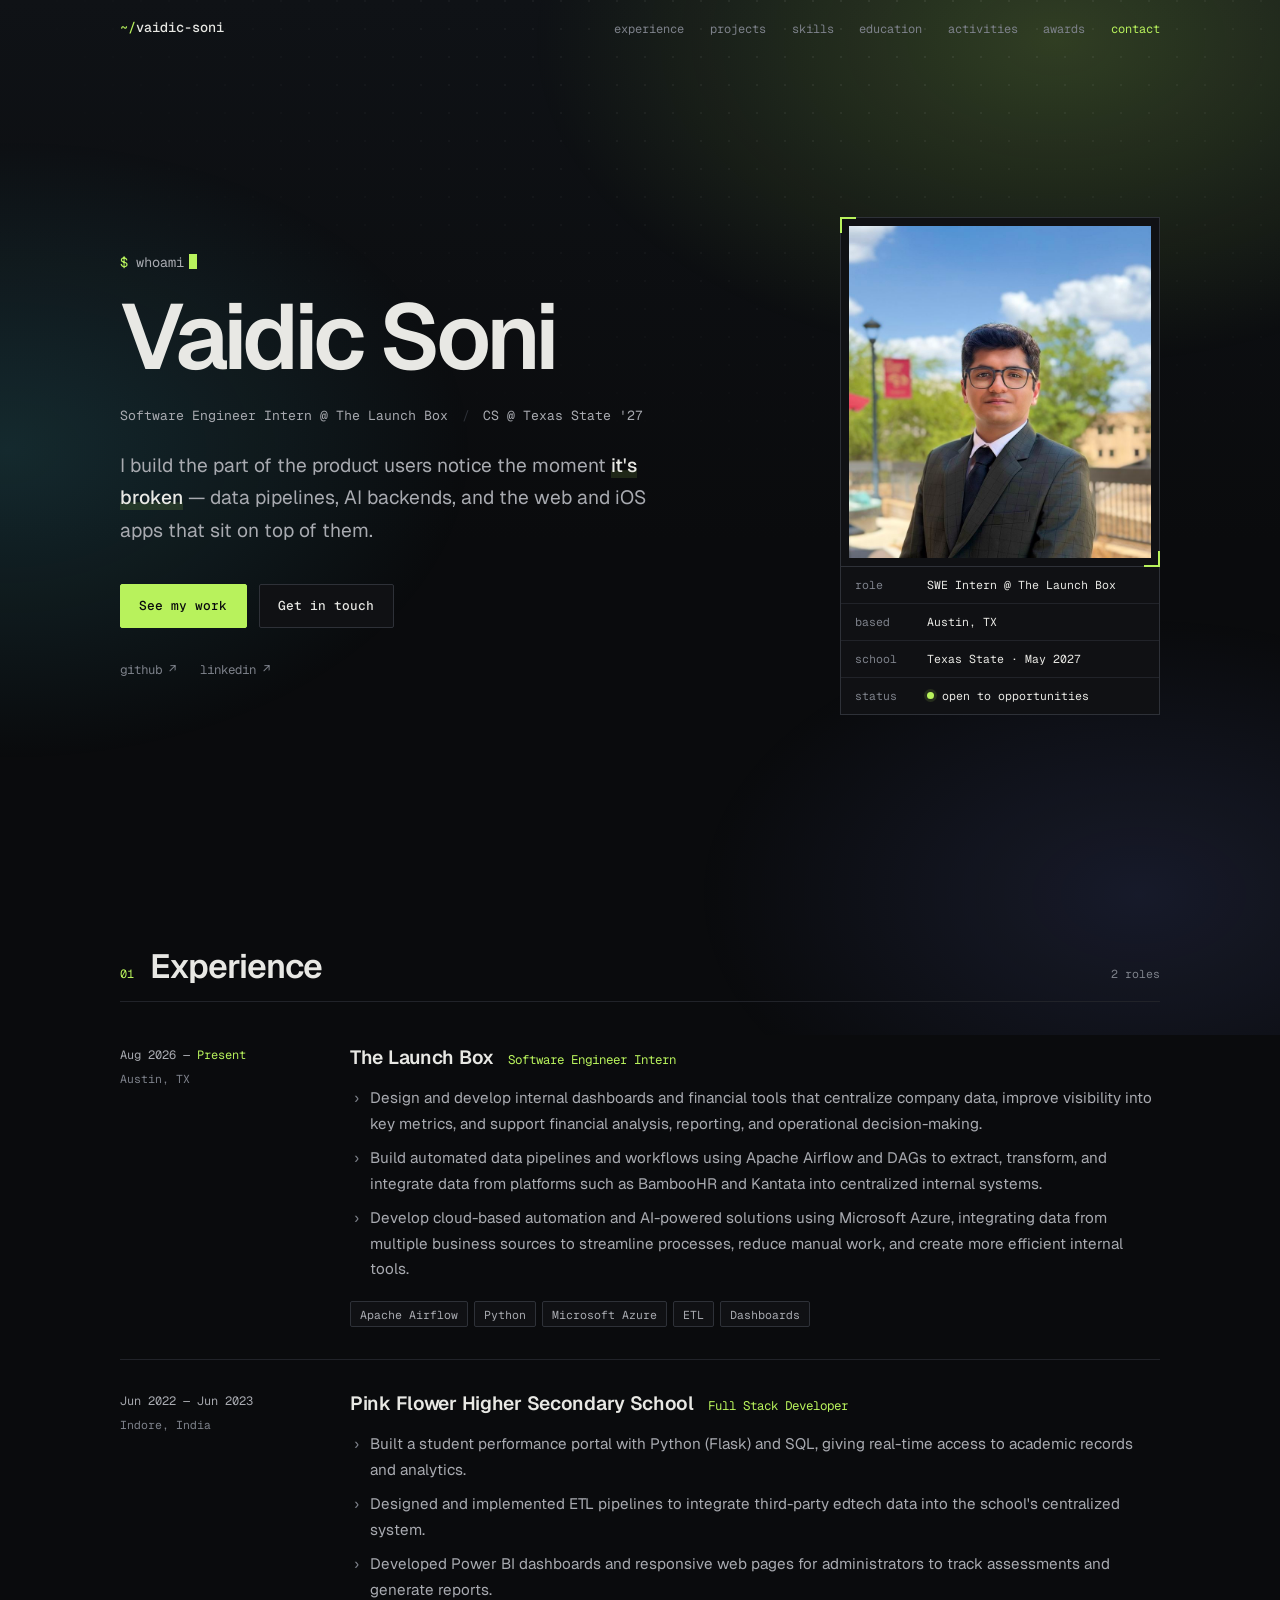
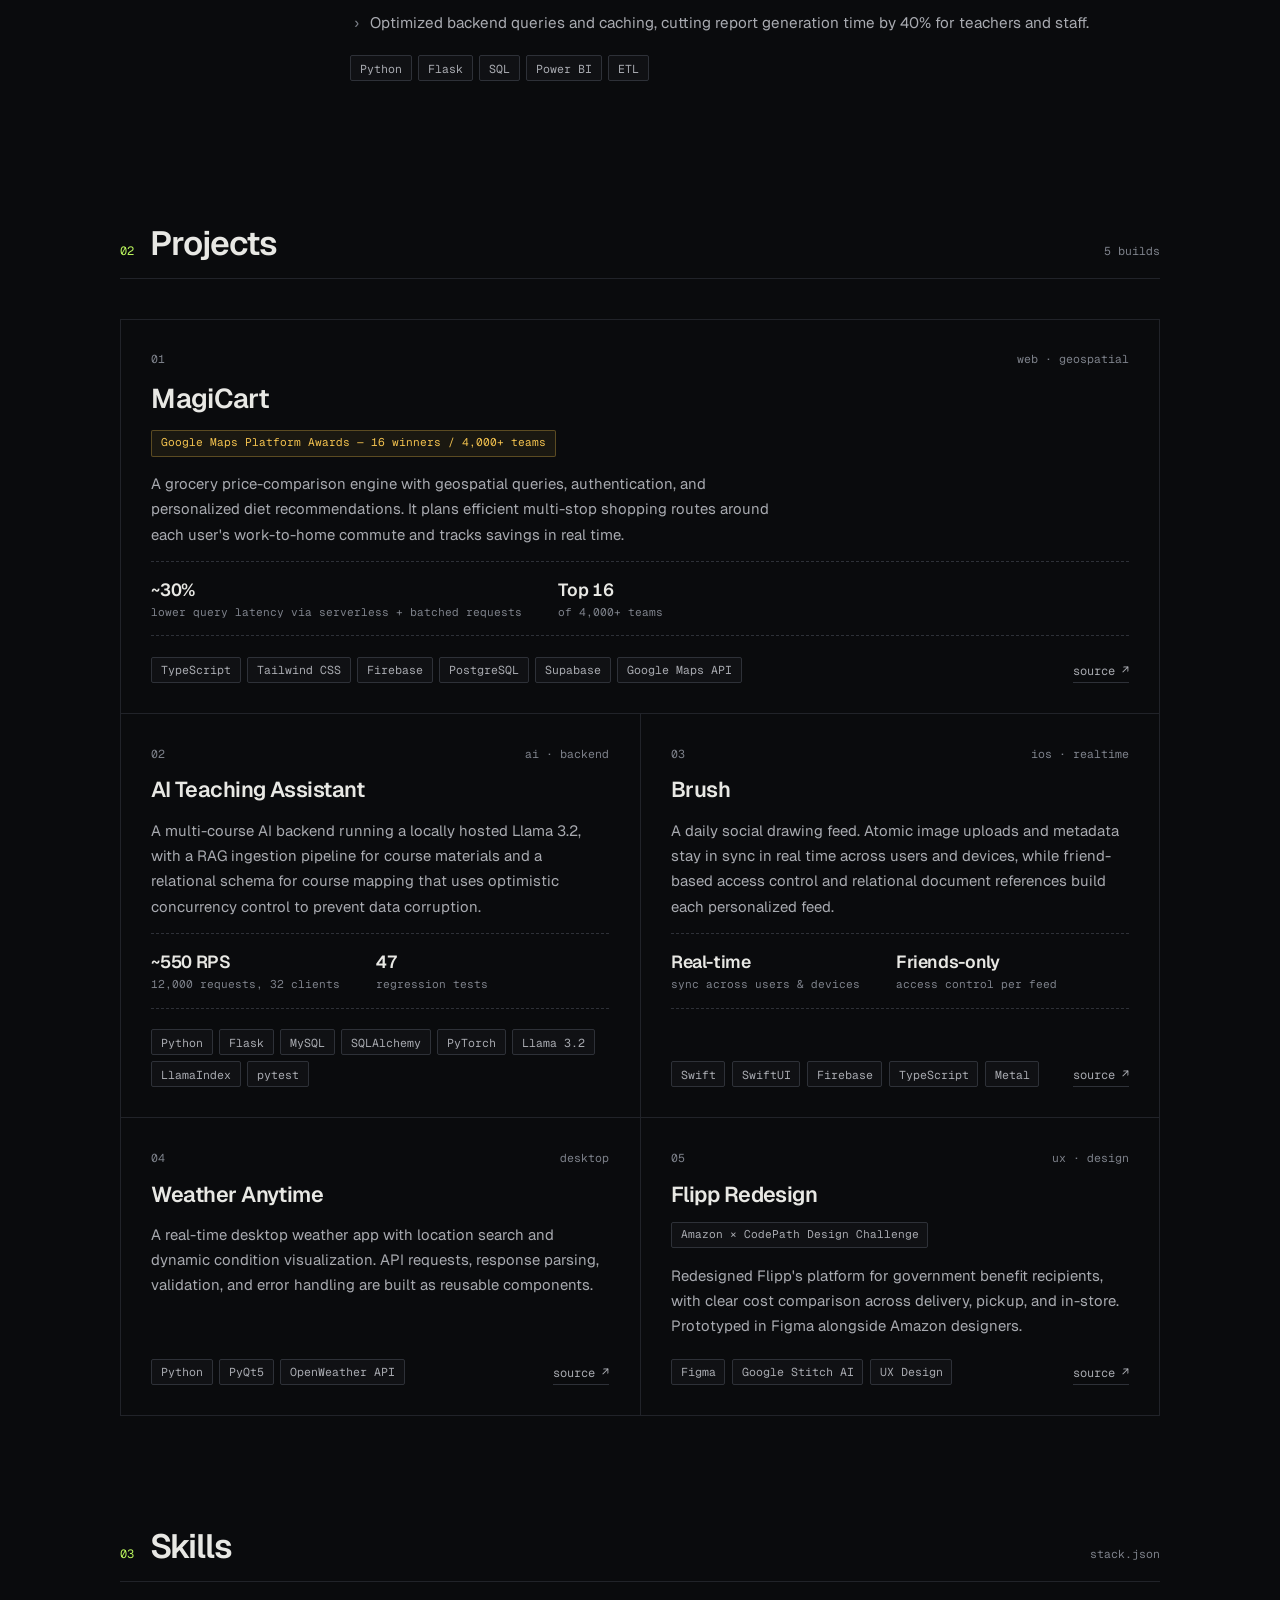
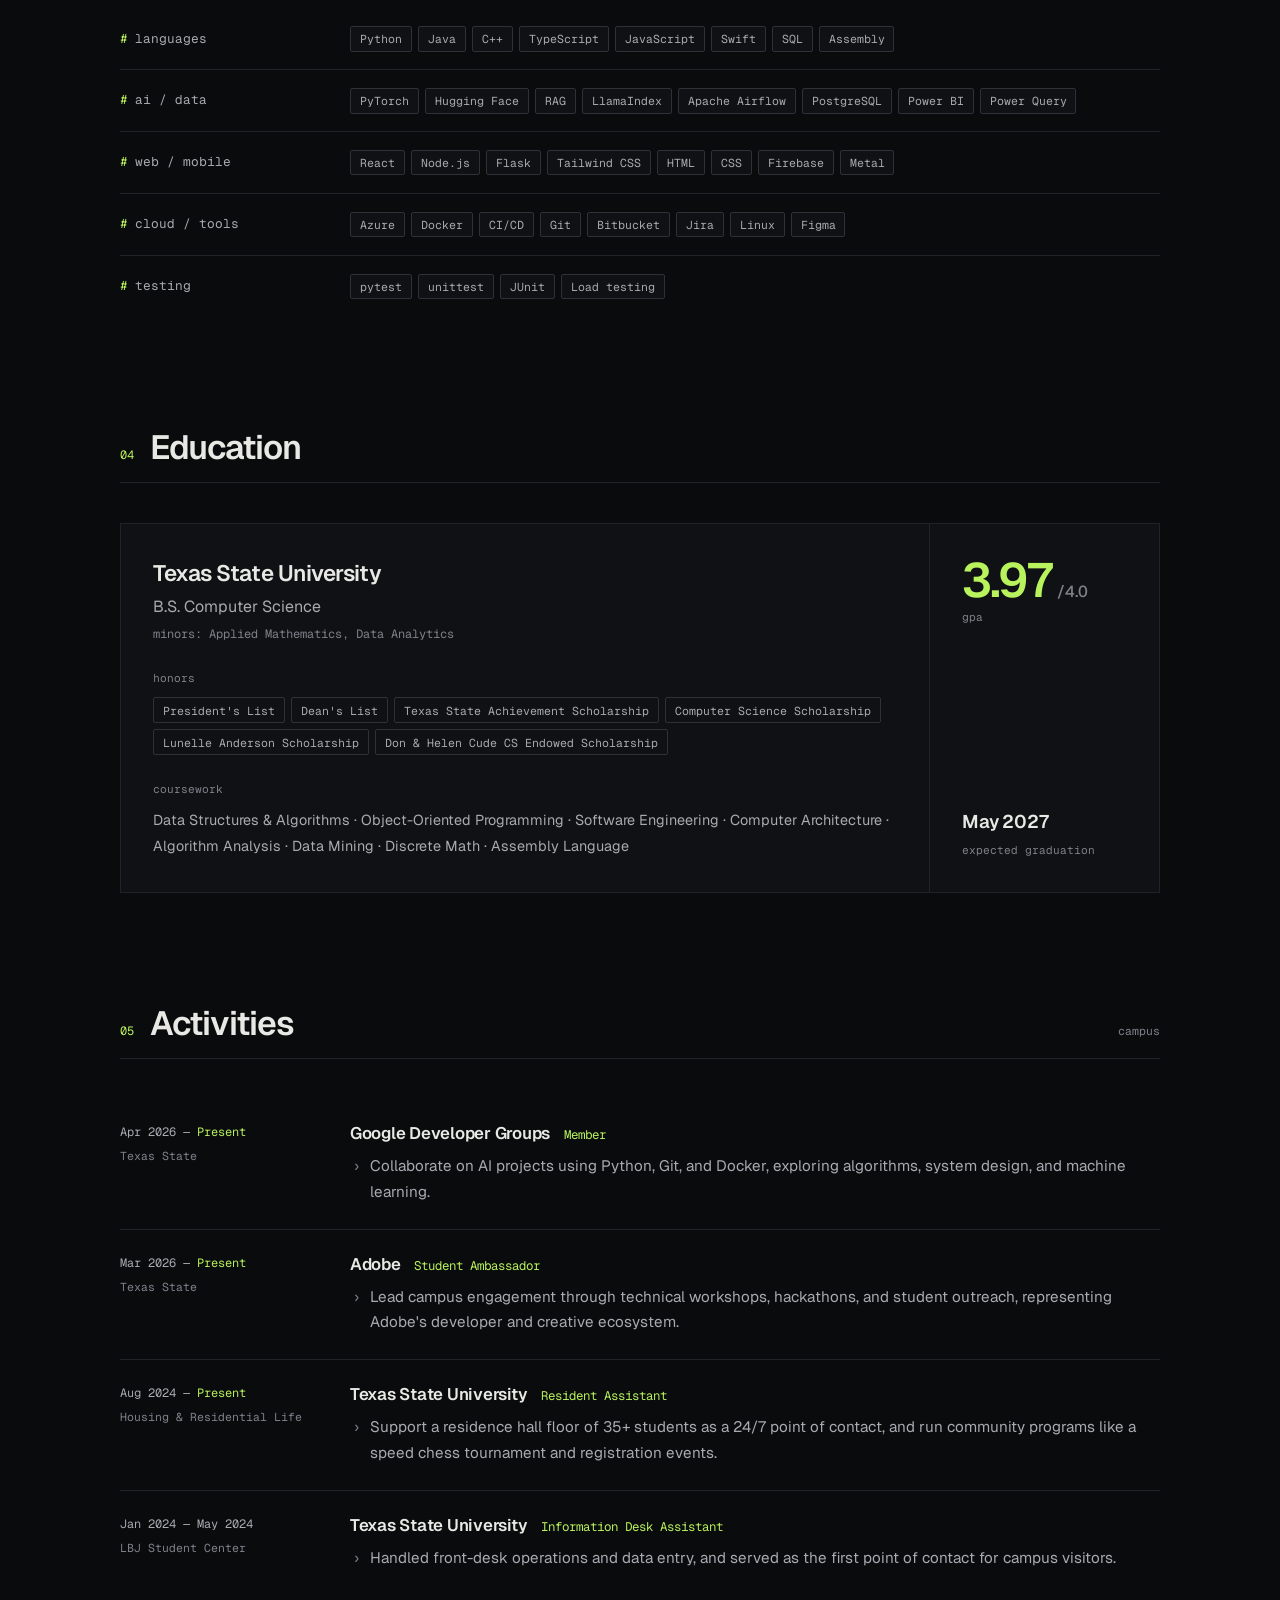
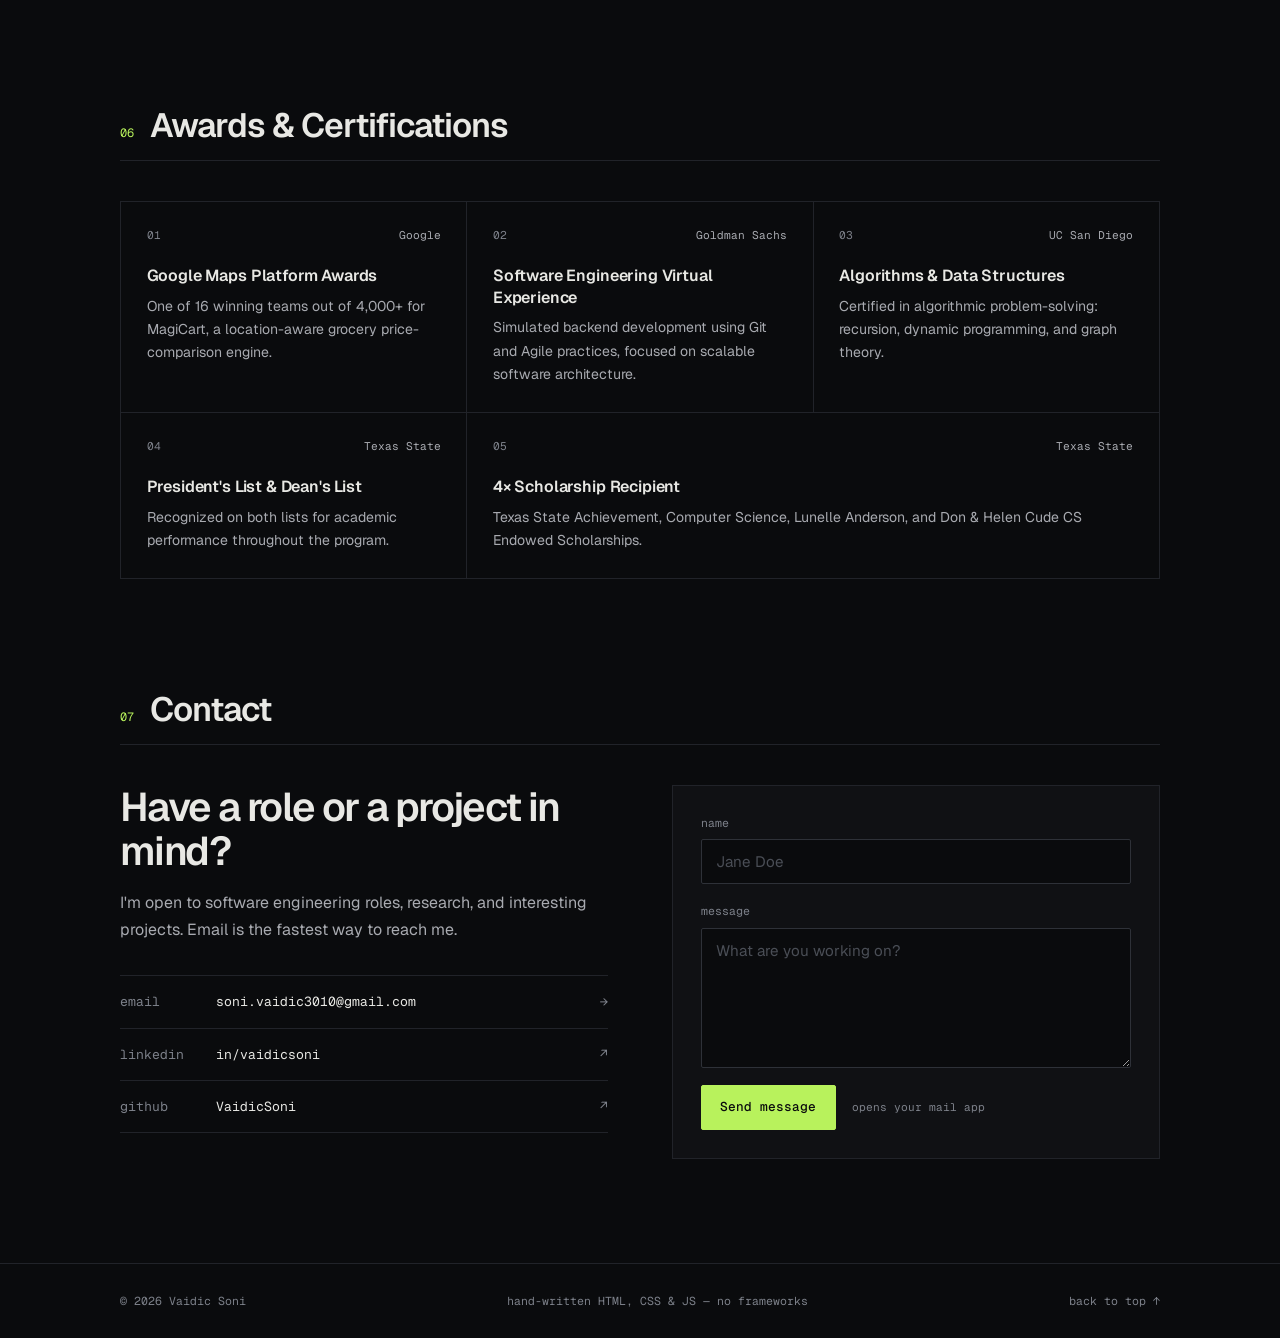
==== commit 87612735: "Updated background" ====
--- a/index.html
+++ b/index.html
@@ -14,19 +14,19 @@
   <link rel="preconnect" href="https://fonts.gstatic.com" crossorigin />
   <link href="https://fonts.googleapis.com/css2?family=Geist:wght@400;500;600;700&family=Geist+Mono:wght@400;500&display=swap" rel="stylesheet" />
   <script>document.documentElement.classList.add('js');</script>
-  <link rel="stylesheet" href="css/reset.css" />
-  <link rel="stylesheet" href="css/variables.css" />
-  <link rel="stylesheet" href="css/base.css" />
-  <link rel="stylesheet" href="css/nav.css" />
-  <link rel="stylesheet" href="css/hero.css" />
-  <link rel="stylesheet" href="css/experience.css" />
-  <link rel="stylesheet" href="css/projects.css" />
-  <link rel="stylesheet" href="css/skills.css" />
-  <link rel="stylesheet" href="css/education.css" />
-  <link rel="stylesheet" href="css/achievements.css" />
-  <link rel="stylesheet" href="css/contact.css" />
-  <link rel="stylesheet" href="css/animations.css" />
-  <link rel="stylesheet" href="css/responsive.css" />
+  <link rel="stylesheet" href="css/reset.css?v=2" />
+  <link rel="stylesheet" href="css/variables.css?v=2" />
+  <link rel="stylesheet" href="css/base.css?v=2" />
+  <link rel="stylesheet" href="css/nav.css?v=2" />
+  <link rel="stylesheet" href="css/hero.css?v=2" />
+  <link rel="stylesheet" href="css/experience.css?v=2" />
+  <link rel="stylesheet" href="css/projects.css?v=2" />
+  <link rel="stylesheet" href="css/skills.css?v=2" />
+  <link rel="stylesheet" href="css/education.css?v=2" />
+  <link rel="stylesheet" href="css/achievements.css?v=2" />
+  <link rel="stylesheet" href="css/contact.css?v=2" />
+  <link rel="stylesheet" href="css/animations.css?v=2" />
+  <link rel="stylesheet" href="css/responsive.css?v=2" />
 </head>
 <body>
 
@@ -524,9 +524,9 @@
     </div>
   </footer>
 
-  <script src="js/nav.js"></script>
-  <script src="js/reveal.js"></script>
-  <script src="js/contact.js"></script>
+  <script src="js/nav.js?v=2"></script>
+  <script src="js/reveal.js?v=2"></script>
+  <script src="js/contact.js?v=2"></script>
 
 </body>
 </html>
--- a/css/base.css
+++ b/css/base.css
@@ -1,7 +1,7 @@
 /* base.css — Body defaults, sections, shared utilities */
 
 body {
-  background: var(--bg);
+  background: linear-gradient(180deg, #0f1216 0%, var(--bg) 60%) fixed, var(--bg);
   color: var(--text);
   font-family: var(--font-sans);
   font-size: 16px;
@@ -22,9 +22,9 @@
   z-index: 0;
   pointer-events: none;
   background:
-    radial-gradient(38% 32% at 72% 18%, rgba(184, 242, 92, 0.09), transparent 70%),
-    radial-gradient(34% 30% at 18% 55%, rgba(72, 196, 214, 0.07), transparent 70%),
-    radial-gradient(30% 26% at 85% 85%, rgba(184, 242, 92, 0.05), transparent 70%);
+    radial-gradient(45% 40% at 75% 15%, rgba(184, 242, 92, 0.20), transparent 70%),
+    radial-gradient(40% 38% at 12% 50%, rgba(72, 196, 214, 0.16), transparent 70%),
+    radial-gradient(38% 34% at 80% 88%, rgba(120, 140, 255, 0.12), transparent 70%);
   animation: glow-drift 30s ease-in-out infinite alternate;
   will-change: transform;
 }
